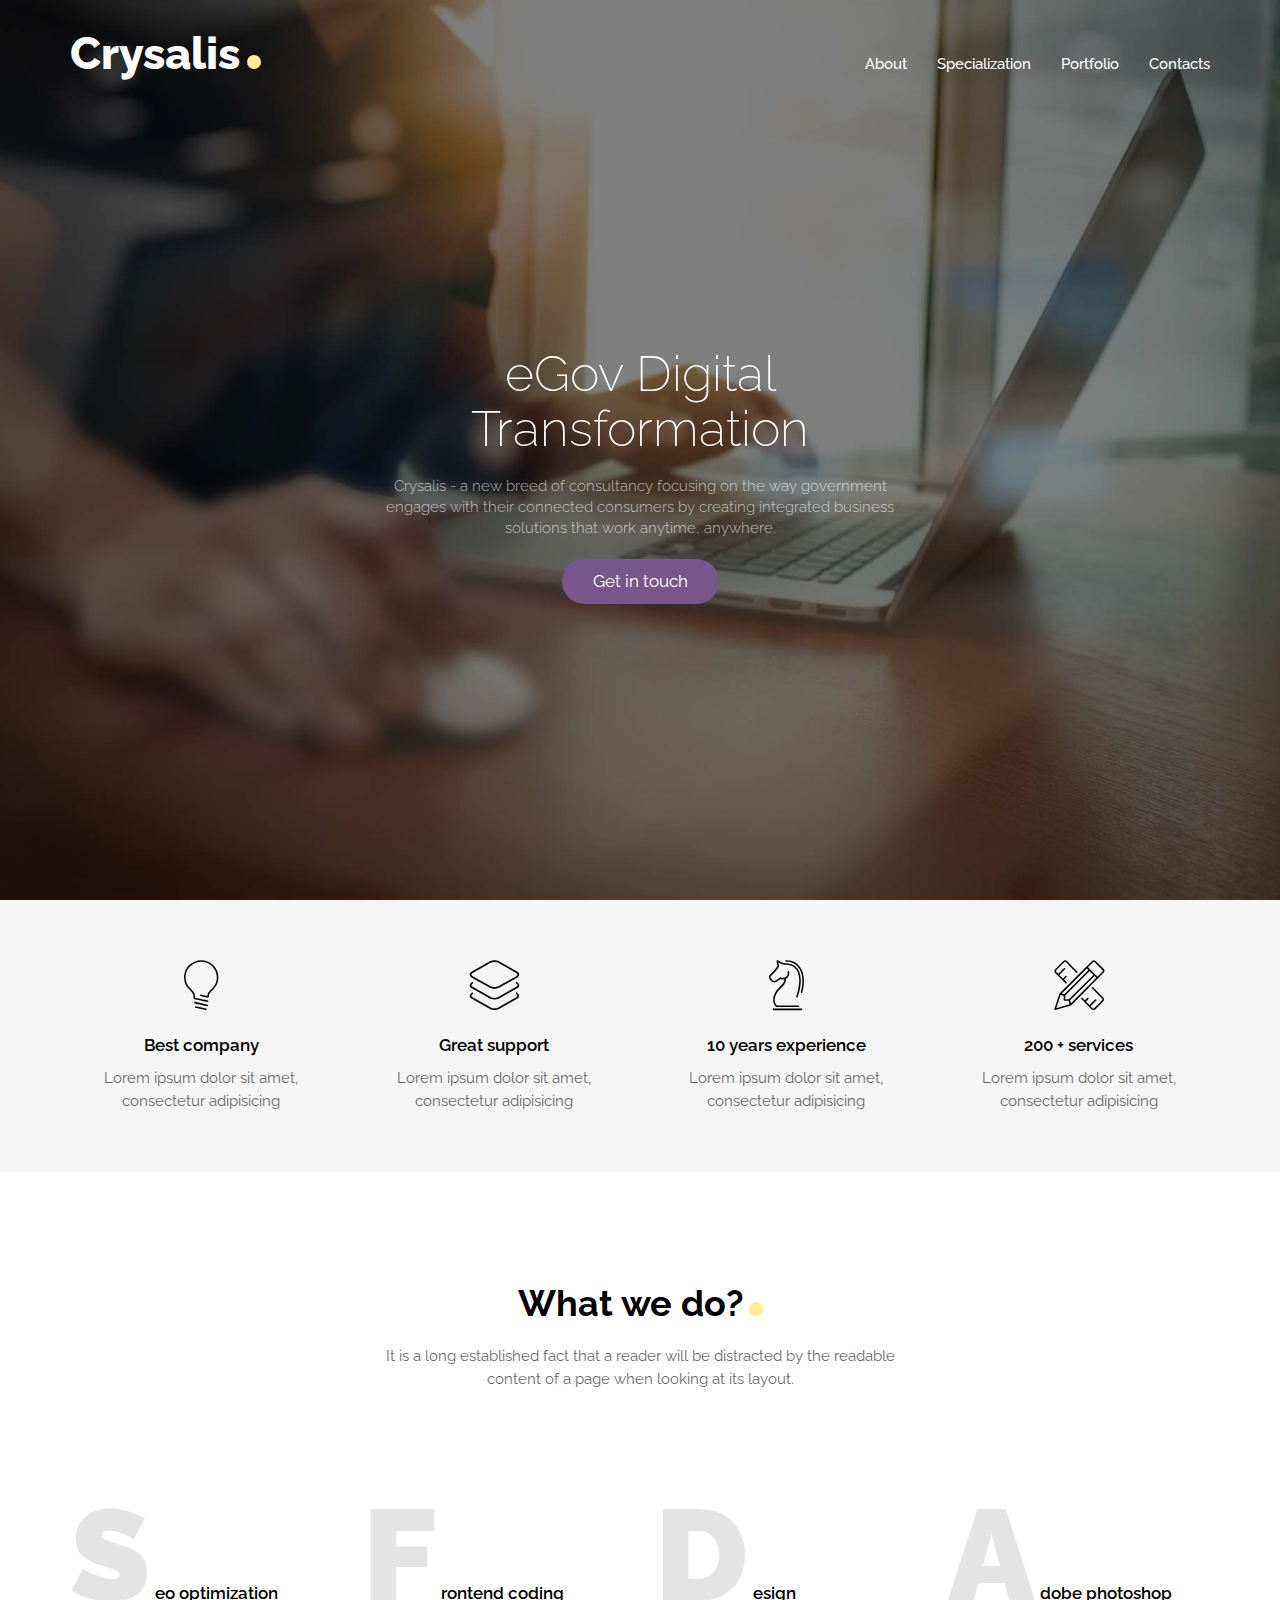
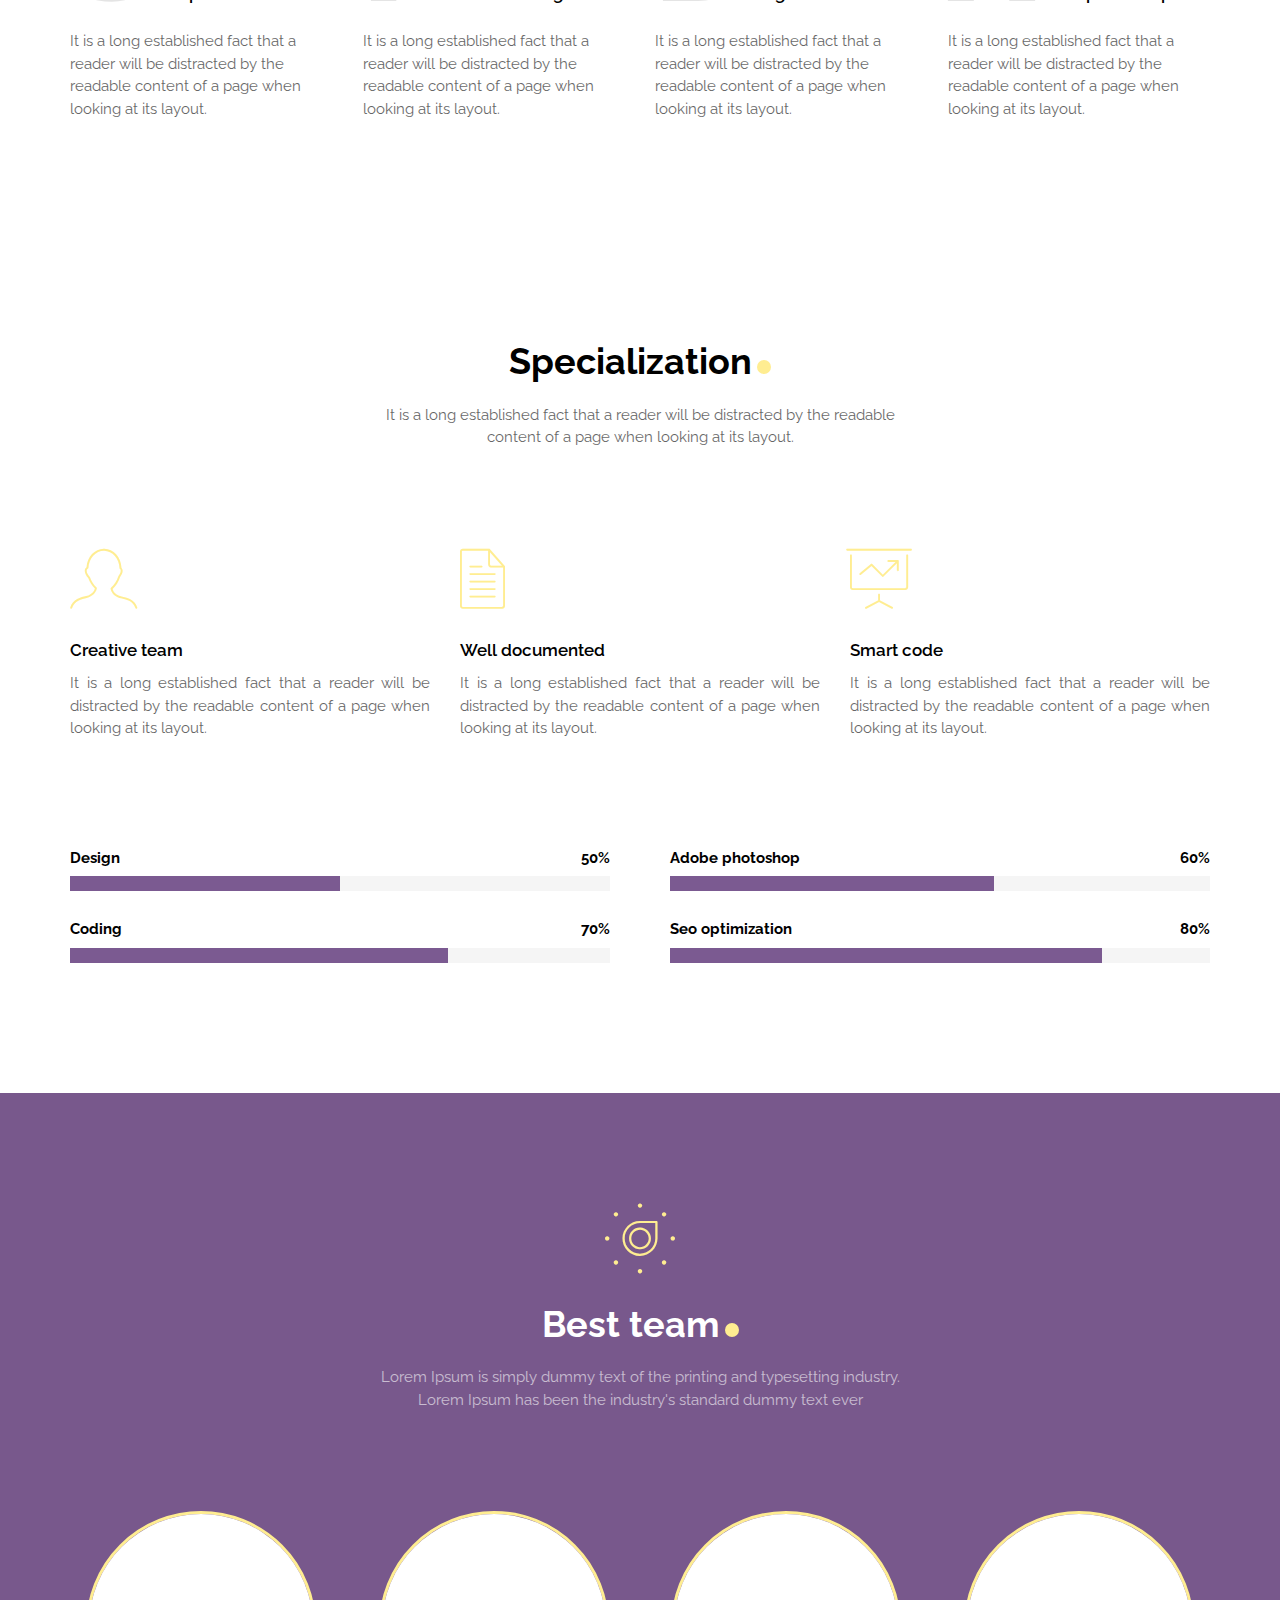
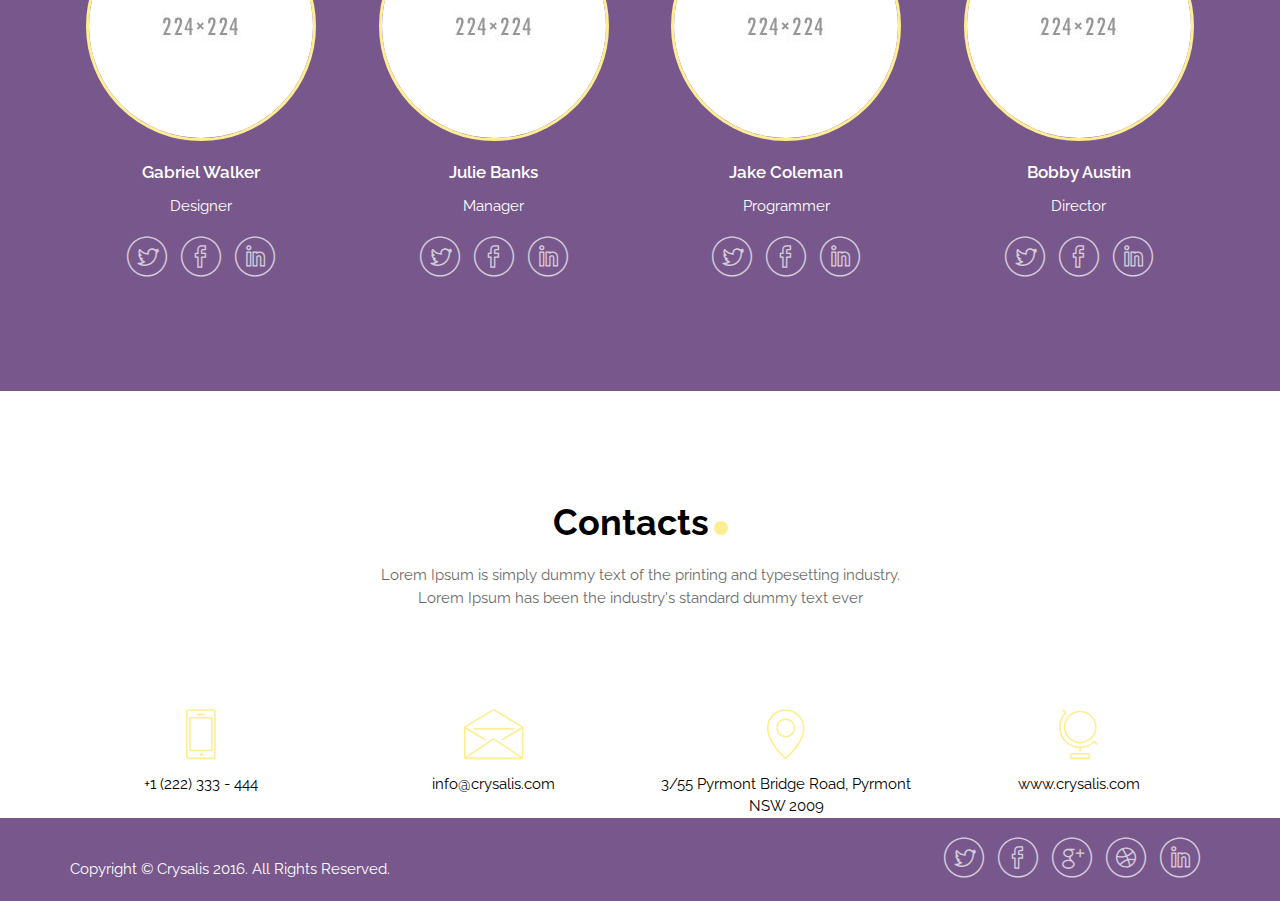
==== index.html @ 71201031 "First Commit" ====
<!DOCTYPE html>
<html lang="en">
  <head>
    <meta charset="utf-8">
	<meta name="viewport" content="width=device-width, initial-scale=1">

	<title>Crysalis - eGov Digital Transformation Consultancy</title>

	<!-- Favicons -->
	<link rel="shortcut icon" href="favicon.png">
    <link rel="apple-touch-icon" href="apple-touch-icon.png">
    <link rel="apple-touch-icon" sizes="72x72" href="apple-touch-icon-72x72.png">
    <link rel="apple-touch-icon" sizes="114x114" href="apple-touch-icon-114x114.png">

    <!-- CSS -->
    <link href='https://fonts.googleapis.com/css?family=Raleway:400,300,500,600,700,800,900,200,100' rel='stylesheet'>
    <link href="css/main.css" rel="stylesheet">
  </head>
<body>

	<!-- Loader -->

	<div id="loader" class="loader">
		<div class="cssload-bell">
			<div class="cssload-circle">
				<div class="cssload-inner"></div>
			</div>
			<div class="cssload-circle">
				<div class="cssload-inner"></div>
			</div>
			<div class="cssload-circle">
				<div class="cssload-inner"></div>
			</div>
			<div class="cssload-circle">
				<div class="cssload-inner"></div>
			</div>
			<div class="cssload-circle">
				<div class="cssload-inner"></div>
			</div>
		</div>
	</div>

	<!-- Header -->

	<header id="header" class="header masked" data-stellar-background-ratio="0.6">
		<nav class="navbar">
		    <div class="container">
			   <div class="navbar-header">
			      <button type="button" class="navbar-toggle collapsed" data-toggle="collapse" data-target="#navbar-collapse" aria-expanded="false">
			        <span class="sr-only">Toggle navigation</span>
			        <span class="icon-bar"></span>
			        <span class="icon-bar"></span>
			        <span class="icon-bar"></span>
			      </button>
			      <a href="#header" class="brand js-scroller">
			      	Crysalis
			      	<span class="circle"></span>
			      </a>
			    </div>
	       		<div class="navbar-collapse collapse" id="navbar-collapse">
		       		<ul class="nav navbar-nav navbar-right">
		       			<li>
		            		<a href="#header" class="js-scroller visible-xs">
		            			Home
		            		</a>
		            	</li>
		       			<li>
		            		<a href="#about" class="js-scroller">
		            			About
		            		</a>
		            	</li>
		            	<li>
		            		<a href="#specialization" class="js-scroller">
		            			Specialization
		            		</a>
		            	</li>
		            	<!--<li>
		            		<a href="#features" class="js-scroller">
		            			Features 
		            		</a>
		            	</li>-->
		            	<li>
		            		<a href="#showcase" class="js-scroller">
		            			Portfolio
		            		</a>
		            	</li>
		            	<!--<li>
		            		<a href="#prices" class="js-scroller">
		            			Prices
		            		</a>
		            	</li>-->
		            	<li>
		            		<a href="#contacts" class="js-scroller">
		            			Contacts
		            		</a>
		            	</li>
		        	</ul>  
	        	</div>   
		  	</div>
		</nav>
	    <div class="masthead rel-1">
			<div class="container">
				<div class="row">
					<div class="col-md-6 col-md-offset-3">
						<h1>
							<strnong>eGov Digital Transformation</strnong>
						</h1>
						<p class="lead text-muted">Crysalis - a new breed of consultancy focusing on the way government engages with their connected consumers by creating integrated business solutions that work anytime, anywhere.</p>
						<p class="lead"><a href="#request" data-toggle="modal" class="btn">Get in touch</a></p>
					</div>
				</div>
			</div>
		</div>
	</header>

    <!-- Content-->

    <main class="content">

    	<!-- About -->

    	<section id="about" class="about bgc-light-gray">
	  		<div class="container">
				<div class="row-baseline row">
					<div class="col-box col-baseline text-center col-sm-6 col-lg-3">
						<div class="media-body">
							<span class="icon icon-lightbulb"></span>
							<h3>Best company</h3>
							<p class="text-muted">Lorem ipsum dolor sit amet, consectetur adipisicing</p>
						</div>
					</div>
					<div class="col-box col-baseline text-center col-sm-6 col-lg-3">
						<div class="media-body">
							<span class="icon icon-layers"></span>
							<h3>Great support</h3>
							<p class="text-muted">Lorem ipsum dolor sit amet, consectetur adipisicing</p>
						</div>
					</div>
					<div class="col-box col-baseline text-center col-sm-6 col-lg-3">
						<div class="media-body">
							<span class="icon icon-strategy"></span>
							<h3>10 years  experience</h3>
							<p class="text-muted">Lorem ipsum dolor sit amet, consectetur adipisicing</p>
						</div>
					</div>
					<div class="col-box col-baseline text-center col-sm-6 col-lg-3">
						<div class="media-body">
							<span class="icon icon-tools"></span>
							<h3>200 +  services</h3>
							<p class="text-muted">Lorem ipsum dolor sit amet, consectetur adipisicing</p>
						</div>
					</div>
				</div>
	  		</div>
		</section>

		<!-- Services -->

    	<section id="services" class="services section">
	  		<div class="container rel-1">
	  			<div class="row">
	  				<header class="text-center col-md-6 col-md-offset-3">
	  					<h2 class="section-title">What we do?</h2>
	  					<p class="text-muted">It is a long established fact that a reader will be distracted by the readable content of a page when looking at its layout.</p>
	  				</header>
				</div>
				<div class="section-content">
					<div class="row-baseline row">
		  			<div class="col-service col-baseline col-sm-6 col-md-3">
		  				<h3 class="letter-lg media-left">S</h3>
	  					<h3 class="service-name media-body">eo optimization</h3>
	  					<p class="text-muted">It is a long established fact that a reader will be distracted by the readable content of a page when looking at its layout.</p>
	  				</div>
	  				<div class="col-service col-baseline col-sm-6 col-md-3">
		  				<h3 class="letter-lg media-left">F</h3>
	  					<h3 class="service-name media-body">rontend coding</h3>
	  					<p class="text-muted">It is a long established fact that a reader will be distracted by the readable content of a page when looking at its layout.</p>
	  				</div>
	  				<div class="col-service col-baseline col-sm-6 col-md-3">
		  				<h3 class="letter-lg media-left">D</h3>
	  					<h3 class="service-name media-body">esign</h3>
	  					<p class="text-muted">It is a long established fact that a reader will be distracted by the readable content of a page when looking at its layout.</p>
	  				</div>
	  				<div class="col-service col-baseline col-sm-6 col-md-3">
		  				<h3 class="letter-lg media-left">A</h3>
	  					<h3 class="service-name media-body">dobe photoshop</h3>
	  					<p class="text-muted">It is a long established fact that a reader will be distracted by the readable content of a page when looking at its layout.</p>
	  				</div>
				</div>
				</div>
	  		</div>
		</section>

		<!-- Video -->

	<!--	<section id="video-section" class="video-section masked text-white section-lg">
	  		<div class="container rel-1">
	  			<div class="row">
	  				<header class="text-center col-md-6 col-md-offset-3">
	  					<a href="http://www.youtube.com/watch?v=ANwf8AE3_d0" class="text-yellow icon-header icon icon-video js-play"></a>
	  					<h2 class="section-title">Watch  our<br> video</h2>
	  					<p class="text-muted">Lorem Ipsum is simply dummy text of the printing and typesetting industry. Lorem Ipsum has been the industry's standard dummy text ever</p>
	  				</header>
				</div>
	  		</div>
		</section>-->

		<!-- Specialization -->

		<section id="specialization" class="specialization section">
	  		<div class="container">
	  			<div class="row">
	  				<header class="text-center col-md-6 col-md-offset-3">
	  					<h2 class="section-title">Specialization</h2>
	  					<p class="text-muted">It is a long established fact that a reader will be distracted by the readable content of a page when looking at its layout.</p>
	  				</header>
				</div>
				<div class="section-content">
		  			<div class="row-baseline row">
						<div class="col-baseline col-md-4">
							<i class="text-yellow icon-header icon icon-profile-male"></i>
		  					<h3>Creative team</h3>
		  					<p class="text-muted text-justify">
		  					It is a long established fact that a reader will be distracted by the readable content of a page when looking at its layout.
		  					</p>
		  				</div>
		  				<div class="col-baseline col-md-4">
		  					<i class="text-yellow icon-header icon icon-document"></i>
		  					<h3>Well documented</h3>
		  					<p class="text-muted text-justify">
		  					It is a long established fact that a reader will be distracted by the readable content of a page when looking at its layout.</p>
		  				</div>  
		  				<div class="col-baseline col-md-4">
		  					<i class="text-yellow icon-header icon icon-presentation"></i>
		  					<h3>Smart code</h3>
		  					<p class="text-muted text-justify">
		  					It is a long established fact that a reader will be distracted by the readable content of a page when looking at its layout.</p>
		  				</div>  
					</div>
				</div>
				<div class="section-content">
					<div class="row-spec row">
		           		<div class="col-spec col-sm-6">
			           		<div class="progress-header clearfix">
			           			<h4><span class="pull-left">Design</span> <span class="pull-right">50%</span></h4>
			          		</div>
			          		<div class="progress">
			            		<div class="progress-bar" role="progressbar" aria-valuenow="50" aria-valuemin="0" aria-valuemax="100" style=" width: 50%;"></div>
			           		</div>
			            </div>
			            <div class="col-spec col-sm-6">
			            	<div class="progress-header clearfix">
			           			<h4><span class="pull-left">Adobe photoshop</span> <span class="pull-right">60%</span></h4>
			            	</div>
			            	<div class="progress">
			            		<div class="progress-bar" role="progressbar" aria-valuenow="60" aria-valuemin="0" aria-valuemax="100" style=" width: 60%;"></div>
			           		</div>
			            </div>
			            <div class="col-spec col-sm-6">
			            	<div class="progress-header clearfix">
			            		<h4><span class="pull-left">Coding</span> <span class="pull-right">70%</span></h4>
			            	</div>
			            	<div class="progress">
			            		<div class="progress-bar" role="progressbar" aria-valuenow="70" aria-valuemin="0" aria-valuemax="100" style=" width: 70%;"></div>
			            	</div>
			            </div>
			            <div class="col-spec col-sm-6">
			            	<div class="progress-header clearfix">
			            		<h4><span class="pull-left">Seo optimization</span> <span class="pull-right">80%</span></h4>
			            	</div>
			            	<div class="progress">
			            		<div class="progress-bar" role="progressbar" aria-valuenow="80" aria-valuemin="0" aria-valuemax="100" style=" width: 80%;"></div>
			            	</div>
			            </div>
			        </div>
				</div>
			</div>
		</section>

		<!-- Team -->

		<section id="team" class="team bgc-primary text-white section">
	  		<div class="container">
  				<div class="row">
	  				<header class="text-center col-md-6 col-md-offset-3">
	  					<span class="text-yellow icon-header icon icon-dial"></span>
	  					<h2 class="section-title">Best team</h2>
	  					<p class="text-muted">Lorem Ipsum is simply dummy text of the printing and typesetting industry. Lorem Ipsum has been the industry's standard dummy text ever</p>
	  				</header>
				</div>
  				<div class="section-content">
  					<div class="row-baseline row">
  						<div class="col-baseline col-sm-6 col-md-3">
  							<figure class="team-profile">
  								<img alt="" class="img-circle img-responsive center-block" src="images/team/1.jpg">
  								<figcaption>
  									<h3>Gabriel Walker</h3>
  									<p>Designer</p>
  									<p class="team-social social">
	  									<a href="#" class="icon icon-twitter"></a>
	  									<a href="#" class="icon icon-facebook"></a>
	  									<a href="#" class="icon icon-linkedin"></a>
  									</p>
  								</figcaption>
  							</figure>
  						</div>
  						<div class="col-baseline col-sm-6 col-md-3">
  							<figure class="team-profile">
  								<img alt="" class="img-circle img-responsive center-block" src="images/team/2.jpg">
  								<figcaption>
  									<h3>Julie Banks</h3>
  									<p>Manager</p>
  									<p class="team-social social">
	  									<a href="#" class="icon icon-twitter"></a>
	  									<a href="#" class="icon icon-facebook"></a>
	  									<a href="#" class="icon icon-linkedin"></a>
  									</p>
  								</figcaption>
  							</figure>  						
  						</div>
  						<div class="col-baseline col-sm-6 col-md-3">
  							<figure class="team-profile">
  								<img alt="" class="img-circle img-responsive center-block" src="images/team/3.jpg">
	  							<figcaption>
  									<h3>Jake Coleman</h3>
  									<p>Programmer</p>
  									<p class="team-social social">
	  									<a href="#" class="icon icon-twitter"></a>
	  									<a href="#" class="icon icon-facebook"></a>
	  									<a href="#" class="icon icon-linkedin"></a>
  									</p>
  								</figcaption>
  							</figure>
  						</div>
  						<div class="col-baseline col-sm-6 col-md-3">
  							<figure class="team-profile">
  								<img alt="" class="img-circle img-responsive center-block" src="images/team/4.jpg">
  								<figcaption>
  									<h3>Bobby Austin</h3>
  									<p>Director</p>
  									<p class="team-social social">
	  									<a href="#" class="icon icon-twitter"></a>
	  									<a href="#" class="icon icon-facebook"></a>
	  									<a href="#" class="icon icon-linkedin"></a>
  									</p>
  								</figcaption>
  							</figure>
  						</div>
  					</div>
  				</div>
	  		</div>
		</section>

		<!-- Features -->

    	<!--<section id="features" class="features section">
	  		<div class="container rel-1">
	  			<div class="row">
		  			<header class="text-center col-md-6 col-md-offset-3">
	  					<h2 class="section-title">All features</h2>
	  					<p class="text-muted">Lorem Ipsum is simply dummy text of the printing and typesetting industry. Lorem Ipsum has been the industry's standard dummy text ever</p>
	  				</header>
				</div>
				<div class="section-content">
					<div class="row-features row">
						<div class="col-feature col-sm-6 col-md-3">
							<span class="icon icon-strategy"></span>
							<div class="media-body">
								<h3>Branded design</h3>
								<p class="text-muted">It is a long established fact that a reader will be distracted</p>
							</div>
						</div>
						<div class="col-feature col-sm-6 col-md-3">
							<span class="icon icon-laptop"></span>
							<div class="media-body">
								<h3>Fully Responsive</h3>
								<p class="text-muted">It is a long established fact that a reader will be distracted</p>
							</div>
						</div>
						<div class="col-feature col-sm-6 col-md-3">
							<span class="icon icon-puzzle"></span>
							<div class="media-body">
								<h3>Easy to customize</h3>
								<p class="text-muted">It is a long established fact that a reader will be distracted</p>
							</div>
						</div>
						<div class="col-feature col-sm-6 col-md-3">
							<span class="icon icon-tools-2"></span>
							<div class="media-body">
								<h3>Clean and smart code</h3>
								<p class="text-muted">It is a long established fact that a reader will be distracted</p>
							</div>
						</div>
						<div class="col-feature col-sm-6 col-md-3">
							<span class="icon icon-envelope"></span>
							<div class="media-body">
								<h3>Working send form</h3>
								<p class="text-muted">It is a long established fact that a reader will be distracted</p>
							</div>
						</div>
						<div class="col-feature col-sm-6  col-md-3">
							<span class="icon icon-mobile"></span>
							<div class="media-body">
								<h3>Bootstrap 3.3.5</h3>
								<p class="text-muted">It is a long established fact that a reader will be distracted</p>
							</div>
						</div>
						<div class="col-feature col-sm-6 col-md-3">
							<span class="icon icon-bike"></span>
							<div class="media-body">
								<h3>Google font</h3>
								<p class="text-muted">It is a long established fact that a reader will be distracted</p>
							</div>
						</div>
						<div class="col-feature col-sm-6 col-md-3">
							<span class="icon icon-pencil"></span>
							<div class="media-body">
								<h3>Elegant font</h3>
								<p class="text-muted">It is a long established fact that a reader will be distracted</p>
							</div>
						</div>
					</div>
				</div>
	  		</div>
		</section>-->

		<!-- Get in touch -->

		<!--<section class="getintouch text-white masked section-lg" data-stellar-background-ratio="0.6">
	  		<div class="container rel-1">
	  			<div class="row">
	  				<header class="text-center col-md-6 col-md-offset-3">
	  					<span class="text-yellow icon-header icon icon-pencil"></span>
	  					<h2 class="section-title">Save 30%. Get start now</h2>
	  					<p class="text-muted">Lorem Ipsum is simply dummy text of the printing and typesetting industry. Lorem Ipsum has been the industry's standard dummy text ever</p>
	  				</header>
	  			</div>
  				<div class="btn-section text-center">
  					<a href="#request" data-toggle="modal" class="btn btn-b-white">Get in touch</a>
  				</div>
	  		</div>
		</section>-->

		<!-- Showcase -->

	<!--	<div id="showcase" class="showcase section">
			<div class="container">
				<div class="row">
					<header class="text-center col-md-6 col-md-offset-3">
	  					<h2 class="section-title">Recent works</h2>
	  					<p class="text-muted">Lorem Ipsum is simply dummy text of the printing and typesetting industry. Lorem Ipsum has been the industry's standard dummy text ever</p>
	  				</header>
  				</div>
	  		</div>
			<ul class="filter list-unstyled">
				<li class="active"><a href="#" data-filter="*">All</a></li>
				<li><a href="#" data-filter=".presentation">Presentation</a></li>
				<li><a href="#" data-filter=".illustration">Illustration</a></li>
				<li><a href="#" data-filter=".icons">Icons</a></li>
				<li><a href="#" data-filter=".photography">Photography</a></li>
			</ul>
			<div class="container-fluid">
				<div class="row-showcase row-baseline row js-isotope">
					<div class="col-showcase col-baseline col-sm-6 col-md-4 presentation js-isotope-item">
						<a href="images/showcase/1.jpg" title="Coffee break">
	  						<figure>
	  							<img alt="" src="images/showcase/1.jpg">
	  							<figcaption>
		  							<div class="wrap">
			  							<header>
				  							<h3>Coffee break</h3>
			  							</header>
		  							</div>
	  							</figcaption>
	  						</figure>
						</a>
						<span class="icon-showcase text-yellow icon icon-paperclip"></span>
					</div>
					<div class="col-showcase col-baseline col-sm-6 col-md-4 presentation js-isotope-item">
						<a href="images/showcase/2.jpg" title="Glasses">
	  						<figure>
	  							<img alt="" src="images/showcase/2.jpg">
	  							<figcaption>
		  							<header>
			  							<h3>Glasses</h3>
		  							</header>
	  							</figcaption>
	  						</figure>
	  						<span class="icon-showcase text-yellow icon icon-paperclip"></span>
						</a>
					</div>
					<div class="col-showcase col-baseline col-sm-6 col-md-4 illustration js-isotope-item">
						<a href="images/showcase/3.jpg" title="Coffee">
	  						<figure>
	  							<img alt="" src="images/showcase/3.jpg">
	  							<figcaption>
		  							<header>
			  							<h3>Coffee</h3>
		  							</header>
	  							</figcaption>
	  						</figure>
	  						<span class="icon-showcase text-yellow icon icon-paperclip"></span>
						</a>
					</div>
					<div class="col-showcase col-baseline col-sm-6 col-md-4 illustration js-isotope-item">
						<a href="images/showcase/4.jpg" title="Strategy">
	  						<figure>
	  							<img alt="" src="images/showcase/4.jpg">
	  							<figcaption>
		  							<header>
			  							<h3>Strategy</h3>
		  							</header>
	  							</figcaption>
	  						</figure>
  							<span class="icon-showcase text-yellow icon icon-paperclip"></span>
						</a>
					</div>
					<div class="col-showcase col-baseline col-sm-6 col-md-4 icons js-isotope-item">
						<a href="images/showcase/5.jpg" title="Fresh">
	  						<figure>
	  							<img alt="" src="images/showcase/5.jpg">
	  							<figcaption>
		  							<header>
			  							<h3>Fresh</h3>
		  							</header>
	  							</figcaption>
	  						</figure>
  							<span class="icon-showcase text-yellow icon icon-paperclip"></span>
						</a>
					</div>
					<div class="col-showcase col-baseline col-sm-6 col-md-4 photography js-isotope-item">
						<a href="images/showcase/6.jpg" title="This is it">
	  						<figure>
	  							<img alt="" src="images/showcase/6.jpg">
	  							<figcaption>
		  							<header>
			  							<h3>This is it</h3>
		  							</header>
	  							</figcaption>
	  						</figure>
	  						<span class="icon-showcase text-yellow icon icon-paperclip"></span>
						</a>
					</div>
				</div>
			</div>
		</div>-->

		<!-- Prices -->

<!--<!--		<section id="prices" class="prices text-center bgc-light-gray section">
	  		<div class="container">
  				<div class="row">
	  				<header class="text-center col-md-6 col-md-offset-3">
	  					<h2 class="section-title">Flexible Plans</h2>
	  					<p class="text-muted">Lorem Ipsum is simply dummy text of the printing and typesetting industry. Lorem Ipsum has been the industry's standard dummy text ever</p>
	  				</header>
	  			</div>
		  		<div class="section-content">
		  			<div class="row-price row">
			            <div class="col-price col-sm-6 col-md-3">
			            	<div class="price-box">
			              		<div class="price-body">
			              			<h4 class="price-title">Basic</h4>
		                    		<header class="price-header price-inner">
				                    	<div class="price">
				                      		<strong class="price-currency">$</strong>
				                      		<strong class="price-amount">120</strong><span class="price-delimiter">/</span><strong class="price-period">mo</strong>
				                    	</div>
				                    	<p class="text-muted">Lorem Ipsum is simply dummy text of the printing</p>
		                    		</header>
				                	<div class="price-inner">
				                    	<div class="price-features">
					                    	<ul class="text-muted">
					                      		<li>Enhanced Security</li>
					                      		<li>No Time Tracking</li>
					                      		<li>Enhanced Security</li>
					                    	</ul>
				                   		 </div>
				                    	<a href="#request" data-toggle="modal" class="btn btn-light-gray"><span>Select plan</span></a>
				               		</div>
			             		</div>
			            	</div>
			       		</div>
			          	<div class="col-price col-sm-6 col-md-3">
			            	<div class="price-box">
			              		<div class="price-body">
			              			<h4 class="price-title">Standard</h4>
		                    		<header class="price-header price-inner">
				                    	<div class="price">
				                      		<strong class="price-currency">$</strong>
				                      		<strong class="price-amount">240</strong><span class="price-delimiter">/</span><strong class="price-period">mo</strong>
				                    	</div>
				                    	<p class="text-muted">Lorem Ipsum is simply dummy text of the printing</p>
		                    		</header>
				                	<div class="price-inner">
				                    	<div class="price-features">
					                    	<ul class="text-muted">
					                      		<li>Enhanced Security</li>
					                      		<li>No Time Tracking</li>
					                      		<li>Enhanced Security</li>
					                    	</ul>
				                   		 </div>
				                    	<a href="#request" data-toggle="modal" class="btn btn-light-gray"><span>Select plan</span></a>
				               		</div>
			             		</div>
			            	</div>
			       		</div>
			          	<div class="leading col-price col-sm-6 col-md-3">
			            	<div class="price-box">
			              		<div class="price-body">
			              			<h4 class="price-title">Advanced</h4>
		                    		<header class="price-header price-inner">
				                    	<div class="price">
				                      		<strong class="price-currency">$</strong>
				                      		<strong class="price-amount">400</strong><span class="price-delimiter">/</span><strong class="price-period">mo</strong>
				                    	</div>
				                    	<p class="text-muted">Lorem Ipsum is simply dummy text of the printing</p>
		                    		</header>
				                	<div class="price-inner">
				                    	<div class="price-features">
					                    	<ul class="text-muted">
					                      		<li>Enhanced Security</li>
					                      		<li>No Time Tracking</li>
					                      		<li>Enhanced Security</li>
					                    	</ul>
				                   		 </div>
				                    	<a href="#request" data-toggle="modal" class="btn"><span>Select plan</span></a>
				               		</div>
			             		</div>
			            	</div>
			       		</div>
			          	<div class="col-price col-sm-6 col-md-3">
			            	<div class="price-box">
			              		<div class="price-body">
			              			<h4 class="price-title">Professional</h4>
		                    		<header class="price-header price-inner">
				                    	<div class="price">
				                      		<strong class="price-currency">$</strong>
				                      		<strong class="price-amount">600</strong><span class="price-delimiter">/</span><strong class="price-period">mo</strong>
				                    	</div>
				                    	<p class="text-muted">Lorem Ipsum is simply dummy text of the printing</p>
		                    		</header>
				                	<div class="price-inner">
				                    	<div class="price-features">
					                    	<ul class="text-muted">
					                      		<li>Enhanced Security</li>
					                      		<li>No Time Tracking</li>
					                      		<li>Enhanced Security</li>
					                    	</ul>
				                   		 </div>
				                    	<a href="#request" data-toggle="modal" class="btn btn-light-gray"><span>Select plan</span></a>
				               		</div>
			             		</div>
			            	</div>
			       		</div>
			        </div>
		  		</div>
	  		</div>
		</section>-->

		<!-- Reviews -->

		<!--<section id="reviews" class="reviews text-center text-white masked section" data-stellar-background-ratio="0.4">
	  		<div class="container rel-1">
	  			<div class="row">
	  				<header class="text-center col-md-6 col-md-offset-3">
	  					<span class="icon-header icon text-yellow icon-chat"></span>
		  				<h2 class="section-title">Testimonilas</h2>
	  				</header>
  				</div>
				<div class="review-carousel carousel">
					<div class="review carousel-item">
						<div class="col-md-8 col-md-offset-2">
							<h3 class="review-author">
								Julie Banks,
								<span class="text-yellow">Company name</span>
							</h3>
  							<p class="text-muted">Lorem ipsum dolor sit amet, consectetur adipiscing elit, sed do eiusmod tempor 		   incididunt ut labore et dolore magna aliqua.</p>
						</div>
					</div>
					<div class="review carousel-item">
						<div class="col-md-8 col-md-offset-2">
							<h3 class="review-author">
								Julie Banks,
								<span class="text-yellow">Company name</span>
							</h3>
  							<p>Lorem ipsum dolor sit amet, consectetur adipiscing elit, sed do eiusmod tempor 		   incididunt ut labore et dolore magna aliqua.</p>
						</div>
					</div>
					<div class="review carousel-item">
						<div class="col-md-8 col-md-offset-2">
							<h3 class="review-author">
								Julie Banks,
								<span class="text-yellow">Company name</span>
							</h3>
  							<p>Lorem ipsum dolor sit amet, consectetur adipiscing elit, sed do eiusmod tempor 		   incididunt ut labore et dolore magna aliqua.</p>
						</div>
					</div>
				</div>
	  		</div>
		</section>-->

		<!-- Contacts -->

		<section id="contacts" class="contacts section">
	  		<div class="container">
  				<div class="row">
	  				<header class="text-center col-md-6 col-md-offset-3">
	  					<h2 class="section-title">Contacts</h2>
	  					<p class="text-muted">Lorem Ipsum is simply dummy text of the printing and typesetting industry. Lorem Ipsum has been the industry's standard dummy text ever</p>
	  				</header>
  				</div>
  				<div class="section-content text-center">
					<div class="row-baseline row">
						<div class="col-baseline conctact-col col-sm-6 col-md-3">
							<span class="icon text-yellow icon-phone"></span>
							<p>+1 (222) 333 - 444</p>
						</div>
						<div class="col-baseline conctact-col col-sm-6 col-md-3">
							<span class="icon text-yellow icon-envelope"></span>
							<p>info@crysalis.com</p>
						</div>
						<div class="visible-sm clearfix"></div>
						<div class="col-baseline conctact-col col-sm-6 col-md-3">
							<span class="icon text-yellow icon-map-pin"></span>
							<p>3/55 Pyrmont Bridge Road, Pyrmont NSW 2009</p>
						</div>
						<div class="col-baseline conctact-col col-sm-6 col-md-3">
							<span class="icon text-yellow icon-globe"></span>
							<p>www.crysalis.com</p>
						</div>
					</div>
				</div>
	  		</div>
	  		<!--<div class="gmap js-gmap"></div>-->
		</section>

		<!-- Footer -->

		<footer class="footer bgc-primary">
			<div class="container">
				<div class="row">
					<div class="copyright col-sm-12 col-md-6">
						Copyright © Crysalis 2016. All Rights Reserved.
					</div>
					<div class="social col-sm-12 col-md-6">
						<a href="#" class="icon icon-twitter"></a>
						<a href="#" class="icon icon-facebook"></a>
						<a href="#" class="icon icon-googleplus"></a>
						<a href="#" class="icon icon-dribbble"></a>
						<a href="#" class="icon icon-linkedin"></a>
					</div>
				</div>
			</div>
		</footer>
	</main>

	<!-- Modals -->

	<div id="request" class="modal fade" role="dialog">
      <div class="modal-dialog">
          <div class="modal-content bgc-light-gray">
            <div class="modal-header">
              <span class="close" data-dismiss="modal" aria-label="Close"><span aria-hidden="true">&times;</span></span>
              <h2 class="modal-title">Get in touch</h2>
            </div>
            <div class="modal-body">
                <form class="form-request js-ajax-form">
                  <div class="row-fields row">
                    <div class="form-group col-sm-6">
                        <input type="text" class="form-control" name="name" required placeholder="Name">
                    </div>
                     <div class="form-group col-sm-6">
                        <input type="email" class="form-control" name="email" required placeholder="Email">
                      </div>
                    <div class="form-group col-sm-12">
                        <textarea class="form-control" rows="3" name="message" placeholder="Message"></textarea>
                    </div>
                    <div class="col-sm-12">
                        <button type="submit" class="btn">Get in touch</button>
                    </div>
                  </div>
                </form>
            </div>
          </div>
      </div>
    </div>

    <!-- Modal success -->

	<div id="success" class="modal modal-message fade" role="dialog">
	  <div class="modal-dialog">
	    <div class="modal-content">
	      <div class="modal-header">
	        <span class="close" data-dismiss="modal" aria-label="Close"><span aria-hidden="true">&times;</span></span>
	        <h2 class="modal-title">Thank you</h2>
	        Your message is successfully sent...
	      </div>
	    </div>
	  </div>
	</div>

	<!-- Modal error -->

	<div id="error" class="modal modal-message fade" role="dialog">
	  <div class="modal-dialog">
	      <div class="modal-content">
	        <div class="modal-header">
	          <span class="close" data-dismiss="modal" aria-label="Close"><span aria-hidden="true">&times;</span></span>
	          <h2 class="modal-title">Sorry</h2>
	          Something went wrong
	        </div>
	      </div>
	  </div>
	</div>

	<!-- Scripts -->

	<script src="js/jquery.min.js"></script>
	<!--<script src="http://maps.google.com/maps/api/js?sensor=true"></script>
	<script src="js/gmaps.js"></script>-->
	<script src="js/bootstrap.min.js"></script>
	<script src="js/smoothscroll.js"></script>
	<script src="js/jquery.stellar.min.js"></script>
	<script src="js/isotope.pkgd.min.js"></script>
	<script src="js/imagesloaded.pkgd.js"></script>
	<script src="js/owl.carousel.min.js"></script>
	<script src="js/jquery.validate.min.js"></script>
	<script src="js/jquery.magnific-popup.min.js"></script>
	<script src="js/main.js"></script> 
</body>
</html>
---- css/main.css ----
/* ------------------------------------------------------------------------------

  Template Name: Bobby
  Description: Bobby - Creative Service Landing Page
  Author: Murren
  Version: 1.0
  
  1.  Global

        1.1 General
        1.2 Typography
        1.3 Iconography
        1.4 Buttons
        1.5 Forms
        1.6 Loader
        1.7 Content helpers
        1.8 Background colors
        1.9 Colors

  2.  Header 

        2.1 Navbar
        2.2 Navbar affix
        2.3 Brand
        2.4 Navigation
        2.5 Masthead 

  3.  About
  4.  Services
  5.  Video section
  6   Specialization
  7.  Team
  8.  Features
  9.  Get in touch
  10. Showcase

      10.1 Magnific popup 

  11. Prices
  12. Reviews

      12.1 Owl carousel 

  13. Contacts
  14. Footer
  15. Modals
  16. Responsive styles


    
/*-------------------------------------------------------------------------------
  1. Global
-------------------------------------------------------------------------------*/



/* 1.1 General */



@import url('bootstrap.min.css');
@import url('font-awesome.min.css');
@import url('et-line-fonts.css');
@import url('owl.carousel.css');
@import url('magnific-popup.css');


body{
  -webkit-font-smoothing: antialiased;
  font-family: 'Raleway', sans-serif;
  font-weight: 400;
  font-size: 15px;
  line-height: 1.5;
  color:#000;
  height: 100%;
  overflow: hidden;
  padding-right: 0!important;
}

.loaded{
  overflow: visible;
}

::-webkit-scrollbar{
  width: 8px;
  height: 8px;
}

::-webkit-scrollbar-thumb {
  cursor: pointer;
  background: #FFED91;
}



/* 1.2 Typography */



h1,
.h1{
  font-weight: 200;
  font-size: 40px;
  line-height: 1.1;
  margin:0;
}

h2,
.h2{
  position: relative;
  font-size: 36px;
  font-weight: 700;
  line-height: 1.2;
  margin:0 0 20px 0;
}

.section-title:after{
  content: '';
  display: inline-block;
  width: 14px;
  height: 14px;
  margin-left: 5px;
  background-color: #FFED91;
  border-radius: 50%;

}

h3,
.h3{
  font-size: 17px;
  font-weight: 600;
  line-height: 1.4;
}

h4,
.h4{
  font-size: inherit;
  font-weight: 700;
  margin:10px 0;
}

strong{
  font-weight: 700;
}

p{
  margin:10px 0 0;
}

ul{
  list-style: none;
  padding-left: 0;
}
    
a{
  color:inherit;
  text-decoration: underline;
}

a:hover,
a:focus{
  color:#FFED91;
  text-decoration:none;
  outline: none;
}

a:focus{
  outline: none;
}



/* 1.3 Iconography */



.icon{
  display: inline-block;
  font-size: 50px;
  text-decoration: none;
  -webkit-transition: .3s ease;
       -o-transition: .3s ease;
          transition: .3s ease;
}



/* 1.4 Buttons */



.btn{
  padding:10px 30px;
  border-radius: 30px;
  border:1px solid transparent;
  background-color: #78588C;
  font-size: 17px;
  line-height: 1.4;
  font-weight: normal;
  color:#fff;
  text-decoration: none;
  -webkit-transition: all .2s ease-out;
       -o-transition: all .2s ease-out;
          transition: all .2s ease-out;
}

.btn:focus,
.btn:active:focus,
.btn.active:focus,
.btn.focus,
.btn:active.focus,
.btn.active.focus {
  outline:none;
}

.btn:hover,
.btn:focus,
.btn.focus {
  color:#fff;
  background-color: #8E6BA5;
}

.btn:active{
  -webkit-transform: scale(0.8);
      -ms-transform: scale(0.8);
       -o-transform: scale(0.8);
          transform: scale(0.8);
}

.btn:active,
.btn.active {
  background-image: none;
  outline: 0;
  -webkit-box-shadow: none;
          box-shadow: none;
}

.btn-yellow{
  background-color: #FFED91;
  color:#000;
}

.btn-light-gray{
  background-color: #EBEBEB;
  color:#000;
}

.btn-light-gray:hover,
.btn-light-gray:focus{
  background-color: #FFED91;
  color:#000;
}

.btn-b-white{
  border:1px solid rgba(255,255,255,0.6);
  background-color: transparent;
}

.btn-b-white:hover,
.btn-b-white:focus{
  border-color: transparent;
}



/* 1.5 Forms */



.form-control {
  height: 44px;
  padding: 6px 18px;
  border: 1px solid #e6e6e6;
  -webkit-box-shadow: none;
  box-shadow: none;
  -webkit-appearance: none;
}

.form-control:focus {
  border-color: #7B5A91;
  outline: 0;
  -webkit-box-shadow: inset 0 1px 1px rgba(0,0,0,.075), 0 0 8px rgba(123, 90, 145, .6);
          box-shadow: inset 0 1px 1px rgba(0,0,0,.075), 0 0 8px rgba(123, 90, 145, .6);
}

textarea.form-control{
  resize:none;
  height: 120px;
  padding-top: 11px;
}

.row-fields{
  margin:0 -8px;
}

.row-fields .form-group{
  padding-left: 8px;
  padding-right: 8px;
}

label.error{
  margin-top: 3px;
  font-size: 13px;
  font-weight: normal;
  color:#CC506F;
}



/* 1.6 Loader */



.loader{
  position: fixed;
  left:0;
  top:0;
  width: 100%;
  height: 100%;
  background-color:rgba(123, 90, 145, 0.97);
  z-index: 100;
  text-align: center;
}

.cssload-bell {
  position: absolute;
  left:50%;
  top:50%;
  margin:-109px 0 0 -107px;
  width: 214px;
  height: 218px;
  border-radius: 100%;
}

.cssload-circle {
  width: 100%;
  height: 100%;
  position: absolute;
}

.cssload-circle .cssload-inner {
  width: 100%;
  height: 100%;
  border-radius: 100%;
  border: 11px solid rgba(255,237,145,0.7);
  border-right: none;
  border-top: none;
  background-clip: padding;
  box-shadow: inset 0px 0px 21px rgba(255,237,145,0.15);
}

.cssload-circle:nth-of-type(0) {
  transform: rotate(0deg);
    -o-transform: rotate(0deg);
    -ms-transform: rotate(0deg);
    -webkit-transform: rotate(0deg);
    -moz-transform: rotate(0deg);
}

.cssload-circle:nth-of-type(0) .cssload-inner {
  animation: cssload-spin 2.3s infinite linear;
    -o-animation: cssload-spin 2.3s infinite linear;
    -ms-animation: cssload-spin 2.3s infinite linear;
    -webkit-animation: cssload-spin 2.3s infinite linear;
    -moz-animation: cssload-spin 2.3s infinite linear;
}

.cssload-circle:nth-of-type(1) {
  transform: rotate(70deg);
    -o-transform: rotate(70deg);
    -ms-transform: rotate(70deg);
    -webkit-transform: rotate(70deg);
    -moz-transform: rotate(70deg);
}

.cssload-circle:nth-of-type(1) .cssload-inner {
  animation: cssload-spin 2.3s infinite linear;
    -o-animation: cssload-spin 2.3s infinite linear;
    -ms-animation: cssload-spin 2.3s infinite linear;
    -webkit-animation: cssload-spin 2.3s infinite linear;
    -moz-animation: cssload-spin 2.3s infinite linear;
}

.cssload-circle:nth-of-type(2) {
  transform: rotate(140deg);
    -o-transform: rotate(140deg);
    -ms-transform: rotate(140deg);
    -webkit-transform: rotate(140deg);
    -moz-transform: rotate(140deg);
}

.cssload-circle:nth-of-type(2) .cssload-inner {
  animation: cssload-spin 2.3s infinite linear;
    -o-animation: cssload-spin 2.3s infinite linear;
    -ms-animation: cssload-spin 2.3s infinite linear;
    -webkit-animation: cssload-spin 2.3s infinite linear;
    -moz-animation: cssload-spin 2.3s infinite linear;
}

.cssload-bell {
  animation: cssload-spin 5.75s infinite linear;
    -o-animation: cssload-spin 5.75s infinite linear;
    -ms-animation: cssload-spin 5.75s infinite linear;
    -webkit-animation: cssload-spin 5.75s infinite linear;
    -moz-animation: cssload-spin 5.75s infinite linear;
}

@keyframes cssload-spin {
  from {
    transform: rotate(0deg);
  }
  to {
    transform: rotate(360deg);
  }
}

@-o-keyframes cssload-spin {
  from {
    -o-transform: rotate(0deg);
  }
  to {
    -o-transform: rotate(360deg);
  }
}

@-ms-keyframes cssload-spin {
  from {
    -ms-transform: rotate(0deg);
  }
  to {
    -ms-transform: rotate(360deg);
  }
}

@-webkit-keyframes cssload-spin {
  from {
    -webkit-transform: rotate(0deg);
  }
  to {
    -webkit-transform: rotate(360deg);
  }
}

@-moz-keyframes cssload-spin {
  from {
    -moz-transform: rotate(0deg);
  }
  to {
    -moz-transform: rotate(360deg);
  }
}



/* 1.7 Content helpers */


.content{
  position: relative;
  background-color: #fff;
}

.rel-1{
  position: relative;
  z-index: 1;
}

.masked{
  position: relative;
}

.masked:after{
  content:'';
  position: absolute;
  left:0;
  top:0;
  width: 100%;
  height: 100%;
  background-color:rgba(0,0,0,0.5);
}

.section{
  padding-top: 60px;
  padding-bottom: 60px;
}

.section-content{
  margin-top: 50px;
}

.section-lg{
  padding: 120px 0;
}

@media (min-width: 768px){
  .section{
    padding-top: 110px;
    padding-bottom: 110px;
  }

  .section-content{
    margin-top: 100px;
  }

  .section-lg{
    padding: 200px 0;
  }
}

.icon-header{
  display: block;
  margin-bottom: 30px;
  font-size:60px;
}

.icon-header.icon-dial{
  font-size: 70px;
}

.btn-section{
  margin-top: 40px;
}

.row-baseline{
  margin-top: -30px;
}

.col-baseline{
  margin-top: 30px;
}



/* 1.8 Background colors */



.bgc-white{
  background-color: #fff;
}

.bgc-primary{
  background-color: #78588C;
}

.bgc-light-gray{
  background-color: #f5f5f5;
}

.bgc-yellow{
  background-color:#FFED91;
}



/* 1.9 Colors */



.text-white{
  color:#fff;
}

.text-muted{
  opacity: 0.6;
  color:inherit;
}

.text-primary{
  color:#866F9C;
}

.text-yellow{
  color:#FFED91;
}



/*-------------------------------------------------------------------------------
  2. Header
-------------------------------------------------------------------------------*/



.header{
  color:#fff;
  background:url(../images/bg/header.jpg) center top no-repeat;
  background-size:cover;
}

.video{
  position: fixed;
  top: 0;
  left: 50%;
  bottom: 0;
  min-width: 100%;
  min-height: 100%;
  -webkit-transform: translate(-50%, 0);
  -ms-transform: translate(-50%, 0);
  -o-transform: translate(-50%, 0);
  transform: translate(-50%, 0);;
}


.video,
.video-background{
  background: url(../video/poster.jpg) center top no-repeat;
  background-size: cover;
}


/* 2.1 Navbar */

        

.navbar{
  position:absolute;
  top:0;
  left:0;
  z-index: 10;
  width: 100%;
  padding-top:10px;
  border-radius: 0;
  font-size: 15px;
  color:#fff;
  background-color: transparent;
  -webkit-transition:all 0.2s ease-in-out;
      -o-transition: all 0.2s ease-in-out;
         transition: all 0.2s ease-in-out;
}

.container>.navbar-header, 
.container-fluid>.navbar-header, 
.container>.navbar-collapse, 
.container-fluid>.navbar-collapse{
  margin-left: 0;
}

.navbar-collapse{
  border:none;
  -webkit-box-shadow:none;
         box-shadow: none;
         max-height: 320px;
}

.navbar-toggle{
  margin-top: 0;
  margin-bottom: 10px;
  border:1px solid #fff;
}



/* 2.2 Navbar affix */

        
.navbar.affix{
  position: fixed;
  background-color:#78588C;
  box-shadow: 0 0 20px rgba(0,0,0,0.2);
}

.navbar.affix .brand{
  font-size: 33px;
}


/* 2.3 Brand */



.brand{
  font-size: 33px;
  font-weight: 800;
  line-height: 1;
  text-decoration: none;
  -webkit-transition:all 0.2s linear;
      -o-transition: all 0.2s linear;
         transition: all 0.2s linear;
}

.brand .circle{
  content:'';
  display: inline-block;
  width: 14px;
  height: 14px;
  background-color: #FFED91;
  margin-left: -3px;
  border-radius: 50%;
}    

.brand:hover .circle{
  background-color: #fff;
}    

.brand:focus{
  color:#fff;
}

.brand:hover{
  color:#FFED91;
}



/* 2.4 Navigation */



.navbar-nav{
  margin-top: 23px;
  font-weight:500;
}

.navbar-nav > li > a{
  position: relative;
  padding-top: 13px;
  padding-bottom: 13px;
  text-decoration: none;
  -webkit-transition: all 0.2s ease-in-out;
       -o-transition: all 0.2s ease-in-out;
          transition: all 0.2s ease-in-out;
}

.navbar-nav > li > a:hover, 
.navbar-nav > li > a:focus,
.navbar-nav > .active > a{
  color: #333;
  background-color: #FFED91;
}

.navbar-toggle .icon-bar{
  background-color: #fff;
}



/* 2.5 Masthead */



.masthead{
  display: table-cell;
  vertical-align: middle;
  width: 1%;
  padding:170px 0 120px;
  height: 100vh;
  text-align: center;
}

.lead{
  font-size: inherit;
  margin:20px 0 0;
}

.lead-text{
  margin-top: 20px;
}

.lead-direct{
  margin-top:40px;
}



/*-------------------------------------------------------------------------------
  3. About
-------------------------------------------------------------------------------*/


.about{
  padding: 60px 0;
}

.col-box{
  font-size: 15px;
  padding:0 30px;
}

.col-box:first-child{
  border-left:0;
}



/*-------------------------------------------------------------------------------
  4. Services
-------------------------------------------------------------------------------*/



.service-content{
  margin-top: 50px;
}

.letter-lg{
  opacity: 0.1;
  font-size: 130px;
  line-height: 1;
  text-transform: uppercase;
  letter-spacing: -5px;
  font-weight: 900;
}

.col-service .media-body{
  vertical-align: bottom;
  padding-bottom: 15px;
}



/*-------------------------------------------------------------------------------
  5. Video section
-------------------------------------------------------------------------------*/



.video-section{
  background: url(../images/bg/video-section.jpg)  center no-repeat;
  background-size:cover;
}



/*-------------------------------------------------------------------------------
  6. Specialization
-------------------------------------------------------------------------------*/



.specialization{
  overflow: hidden;
}

.progress-header{
  margin-bottom: 10px;
}

.progress{
  height: 15px;
  -webkit-box-shadow:none;
  box-shadow: none;
  border-radius:0;
}

.progress-bar{
  background-color:#7B5A91;
  -webkit-box-shadow:none;
  box-shadow: none;
}



/*-------------------------------------------------------------------------------
  7. Team
-------------------------------------------------------------------------------*/



.team-profile{
  text-align: center;
}

.team-profile img{
  margin-bottom: 20px;
  border:3px solid #FFED91;
}

.social{
  margin-left: -10px;
}

.social .icon{
  font-size: 40px;
  margin-left: 10px;
  opacity: 0.7;
}

.team-social{
  margin-top: 20px;
}



/*-------------------------------------------------------------------------------
  8. Features
-------------------------------------------------------------------------------*/



.row-features{
  margin-top: -100px;
}

.col-feature{
  padding-top: 100px;
  text-align: center;
}



/*-------------------------------------------------------------------------------
  9. Get in touch
-------------------------------------------------------------------------------*/



.getintouch{
  background: url(../images/bg/getintouch.jpg) center top no-repeat;
  background-size: cover;
}



/*-------------------------------------------------------------------------------
  10. Showcase
-------------------------------------------------------------------------------*/



.showcase{
  overflow: hidden;
  padding-bottom: 0;
}

.filter{
  text-align: center;
  color:#333;
  margin:60px 0 60px;
}

.filter li{
  position: relative;
  display: inline-block;
  margin:10px 20px 0;
}

.filter li a{
  text-decoration: none;
}

.filter .active{
  color:#FFED91;
}

.filter .active:before{
  content: '';
  position: absolute;
  bottom: 7px;
  left: -12px;
  width: 5px;
  height: 5px;
  border-radius: 50%;
  background:#FFED91;
}

.row-showcase{
  margin-left:-30px;
  margin-right: -30px;
}

.col-showcase{
  color:#fff;
}

.col-showcase a:hover,
.col-showcase a:focus{
  color: inherit;
}

.col-showcase figure{
  position: relative;
  overflow: hidden;
}

.col-showcase figure img{
  width: 100%;
}

.col-showcase figcaption{
  position: absolute;
  top: 0;
  left:0;
  width: 100%;
  height: 100%;
  padding: 20px;
  background:rgba(0, 0, 0, 0.3);
  text-align: center;
  -webkit-transition: .3s ease;
       -o-transition: .3s ease;
          transition: .3s ease;
}

.col-showcase header{
  position: absolute;
  left:20px;
  right: 20px;
  top: 50%;
  -webkit-transform: translateY(-50%);
  -ms-transform: translateY(-50%);
  -o-transform: translateY(-50%);
  transform: translateY(-50%);
}

.col-showcase h3{
  position: relative;
  display: inline-block;
  margin:0;
  font-size: 30px;
  line-height: 1;
}

.col-showcase h3:after{
  content: '';
  position: absolute;
  bottom: 8px;
  left: -18px;
  width: 10px;
  height: 10px;
  border-radius: 50%;
  background: #FFED91;
}

.col-showcase .icon-showcase{
  position: absolute;
  top:-20px;
  left:50%;
  -webkit-transform: translateX(-50%);
  -ms-transform: translateX(-50%);
  -o-transform: translateX(-50%);
  transform: translateX(-50%);
}

.col-showcase:hover figcaption{
  background:rgba(123, 90, 145, 0.9);
}

.col-showcase:hover .icon-showcase{
  -webkit-transform: translateX(-50%) rotate(-180deg);
     -moz-transform: translateX(-50%) rotate(-180deg);
          transform: translateX(-50%) rotate(-180deg);
}


/* 10.1 Magnific popup */



.mfp-figure{
  box-shadow: none;
}

.mfp-image-holder .mfp-close, 
.mfp-iframe-holder .mfp-close{
  padding: 0;
  margin-top: -10px;
  font-family: inherit;
  font-size: 40px;
  font-weight: 300;
  line-height: 0;
  color:#FFED91;
}

img.mfp-img{
  min-height: 220px;
}

.mfp-bottom-bar{
  margin-top: -30px;
}

.mfp-title{
  font-size: 20px;
  color:#FFED91;
}

.mfp-bg{
  background-color: #000;
}

.mfp-arrow-left:after, .mfp-arrow-left .mfp-a{
  border-right-color:#FFED91;
}

.mfp-arrow-right:after, .mfp-arrow-right .mfp-a{
  border-left-color:#FFED91;
}

.mfp-with-zoom .mfp-container,
.mfp-with-zoom.mfp-bg {
  -webkit-backface-visibility: hidden;
  -webkit-transition: all 0.3s ease-out;
  -moz-transition: all 0.3s ease-out;
  -o-transition: all 0.3s ease-out;
  transition: all 0.3s ease-out;
}

.mfp-with-zoom .mfp-container{
  -webkit-transform:scale(0);
}

.mfp-with-zoom.mfp-bg{
  opacity: 0;
}

.mfp-with-zoom.mfp-ready .mfp-container {
    -webkit-transform:scale(1);
}

.mfp-with-zoom.mfp-ready.mfp-bg {
   opacity: 0.9;
}

.mfp-with-zoom.mfp-removing .mfp-container{
  -webkit-transform:scale(0);
}

.mfp-with-zoom.mfp-removing.mfp-bg{
  opacity: 0;
}



/* ------------------------------------------------------------------------------- */
/*  11. Prices
/* ------------------------------------------------------------------------------- */



.col-price{
  position: relative;
  text-align: center;
  padding: 7px;
}

.price-box{
  background-color: #fff;
}

.price-inner{
  padding: 30px 20px;
}

.price-header{
  border:1px solid #DCD4E1;
  border-width: 1px 0;
}

.price-title{
  padding:30px 0;
  margin:0;
}

.price{
  line-height: 1;
  margin-bottom: 20px;
}

.price + p{
  font-size: 13px;
}

.price strong{
  font-weight: 600;
}

.price-currency{
  display: inline-block;
  font-size: 30px;
}

.price-amount{
  font-size: 50px;
}

.price-delimiter{
  font-size: 40px;
  font-weight: 300;
}

.price-period{
  font-size: 20px;
}

.price-features{
  padding:30px 0;
}

.price-features ul{
  margin-top: 0;
}

.price-features ul li{
  padding: 8px 0;
}

.col-price.leading .price-box{
  
}

.col-price.leading .price-header{
  margin:0 -1px;
  background-color:#78588C;
  color:#fff;
}



/*-------------------------------------------------------------------------------
  12. Reviews
-------------------------------------------------------------------------------*/



.reviews{
  background: url(../images/bg/reviews.jpg)  center top no-repeat;
  background-size:cover;
}

.reviews:after{
  background-color:rgba(114, 80, 135, 0.95);
}

.review-carousel{
  margin-top: 30px;
}

.review-author{
  margin-top: 30px;
}

.review-author strong{
  font-size: 17px;
}

/* 12.1 Owl carousel */

.owl-pagination{
  position: absolute;
  top:-20px;
  left: 0;
  width: 100%;
  text-align: center;
}

.owl-pagination .owl-page{
  display: inline-block;
  width: 10px;
  height: 10px;
  margin:0 5px;
  background-color: #fff;
  border-radius: 50%;
}

.owl-pagination .owl-page.active{
  background-color:#FFED91;
}



/*-------------------------------------------------------------------------------
  13. Contacts
-------------------------------------------------------------------------------*/


.contacts{
  padding-bottom: 0;
}

.gmap{
  margin-top: 40px;
  height: 520px;
}



/*-------------------------------------------------------------------------------
  14. Footer
-------------------------------------------------------------------------------*/



.footer{
  padding: 20px 0;
  color:#fff;
}

.footer .social{
  margin-top: 0;
}

.copyright{
  margin:20px 0;
}



/*-------------------------------------------------------------------------------
  15. Modals
-------------------------------------------------------------------------------*/



.modal{
  text-align: center;
  white-space: nowrap;
}

.modal:before {
  content: '';
  display: inline-block;
  vertical-align: middle;
  height: 100%;
}

.modal-dialog{
  width:95%;
  display: inline-block;
  text-align: left;
  vertical-align: middle;
  white-space: normal;
  margin:0;
}

.modal-content{
  -webkit-box-shadow:none;
  box-shadow: none;
  border-radius: 0;
  border:none;
}

.modal-header{
  background-color: #7B5A91;
  border-bottom: 0;
  color:#fff;
  text-align: center;
}

.modal-header .close{
  position: relative;
  z-index: 1;
  font-size: 25px;
}

.modal-title{
  line-height: 1.1;
}


/*-------------------------------------------------------------------------------
  16. Responsive
-------------------------------------------------------------------------------*/



@media (min-width: 480px){

  h1,
  .h1{
    font-size: 50px;
  }
}


@media (min-width: 768px){
  
  .navbar{
    padding-bottom: 10px;
  }

  .navbar.affix-top{
    padding: 30px 0;
    background: none;
    box-shadow: none;
  }

  .navbar.affix .navbar-nav{
    margin-top:10px;
  }

  .navbar-nav > li{
    margin-left:30px;
  }

  .navbar-nav > li:first-child{
    margin-left: 0;
  }

  .navbar-nav > li > a{
    padding:0;
  }

  .navbar-nav > li > a:hover, 
  .navbar-nav > li > a:focus,
  .navbar-nav > .active > a{
    background-color: transparent;
    color:#FFED91;
  }

  .brand{
    font-size: 45px;
  }

  .masthead{
    padding: 250px 0 200px;
  }

  .modal-dialog{
    width: 500px;
  }
}

@media (min-width: 992px){

  .footer .social{
    text-align: right;
  }

  .copyright{
    margin-bottom: 0;
  }
}

@media (min-width: 1200px){
  .row-spec{
    margin:0 -30px;
  }

  .col-spec{
    padding:0 30px;
  }
}
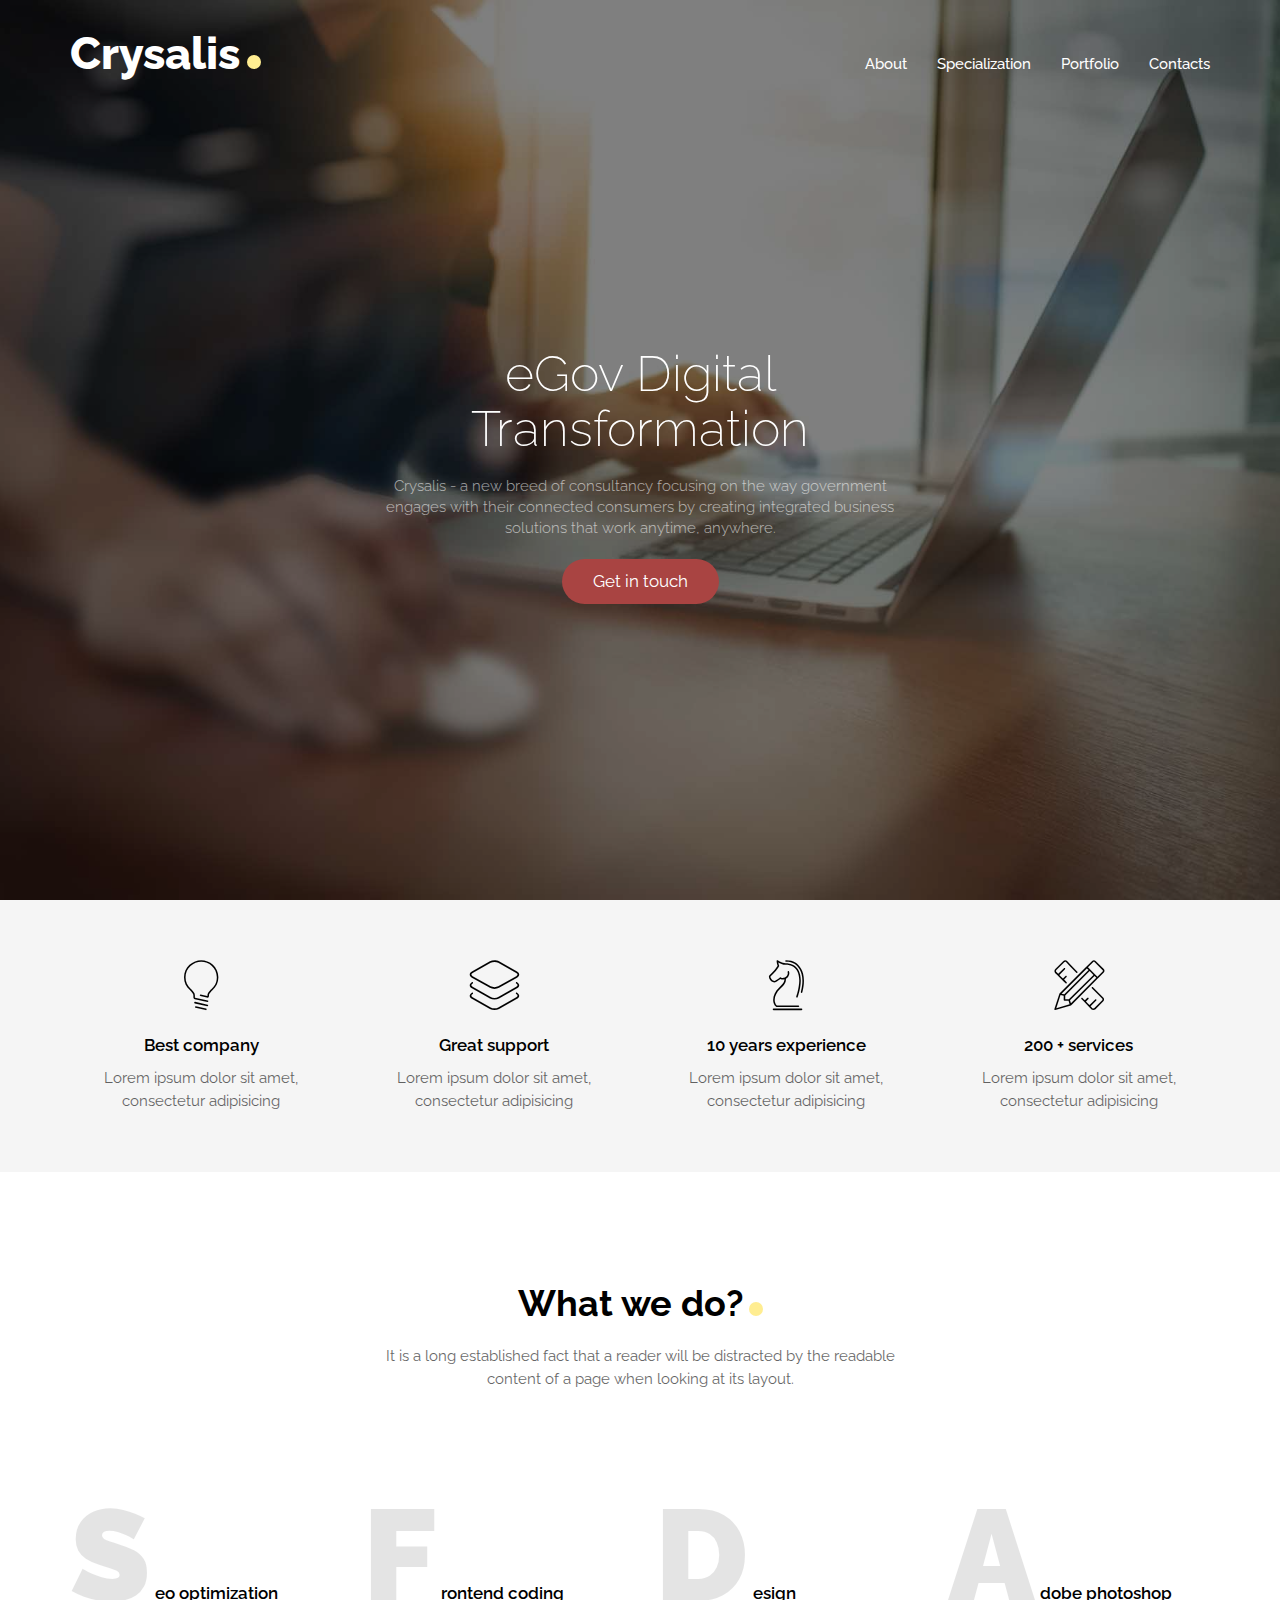
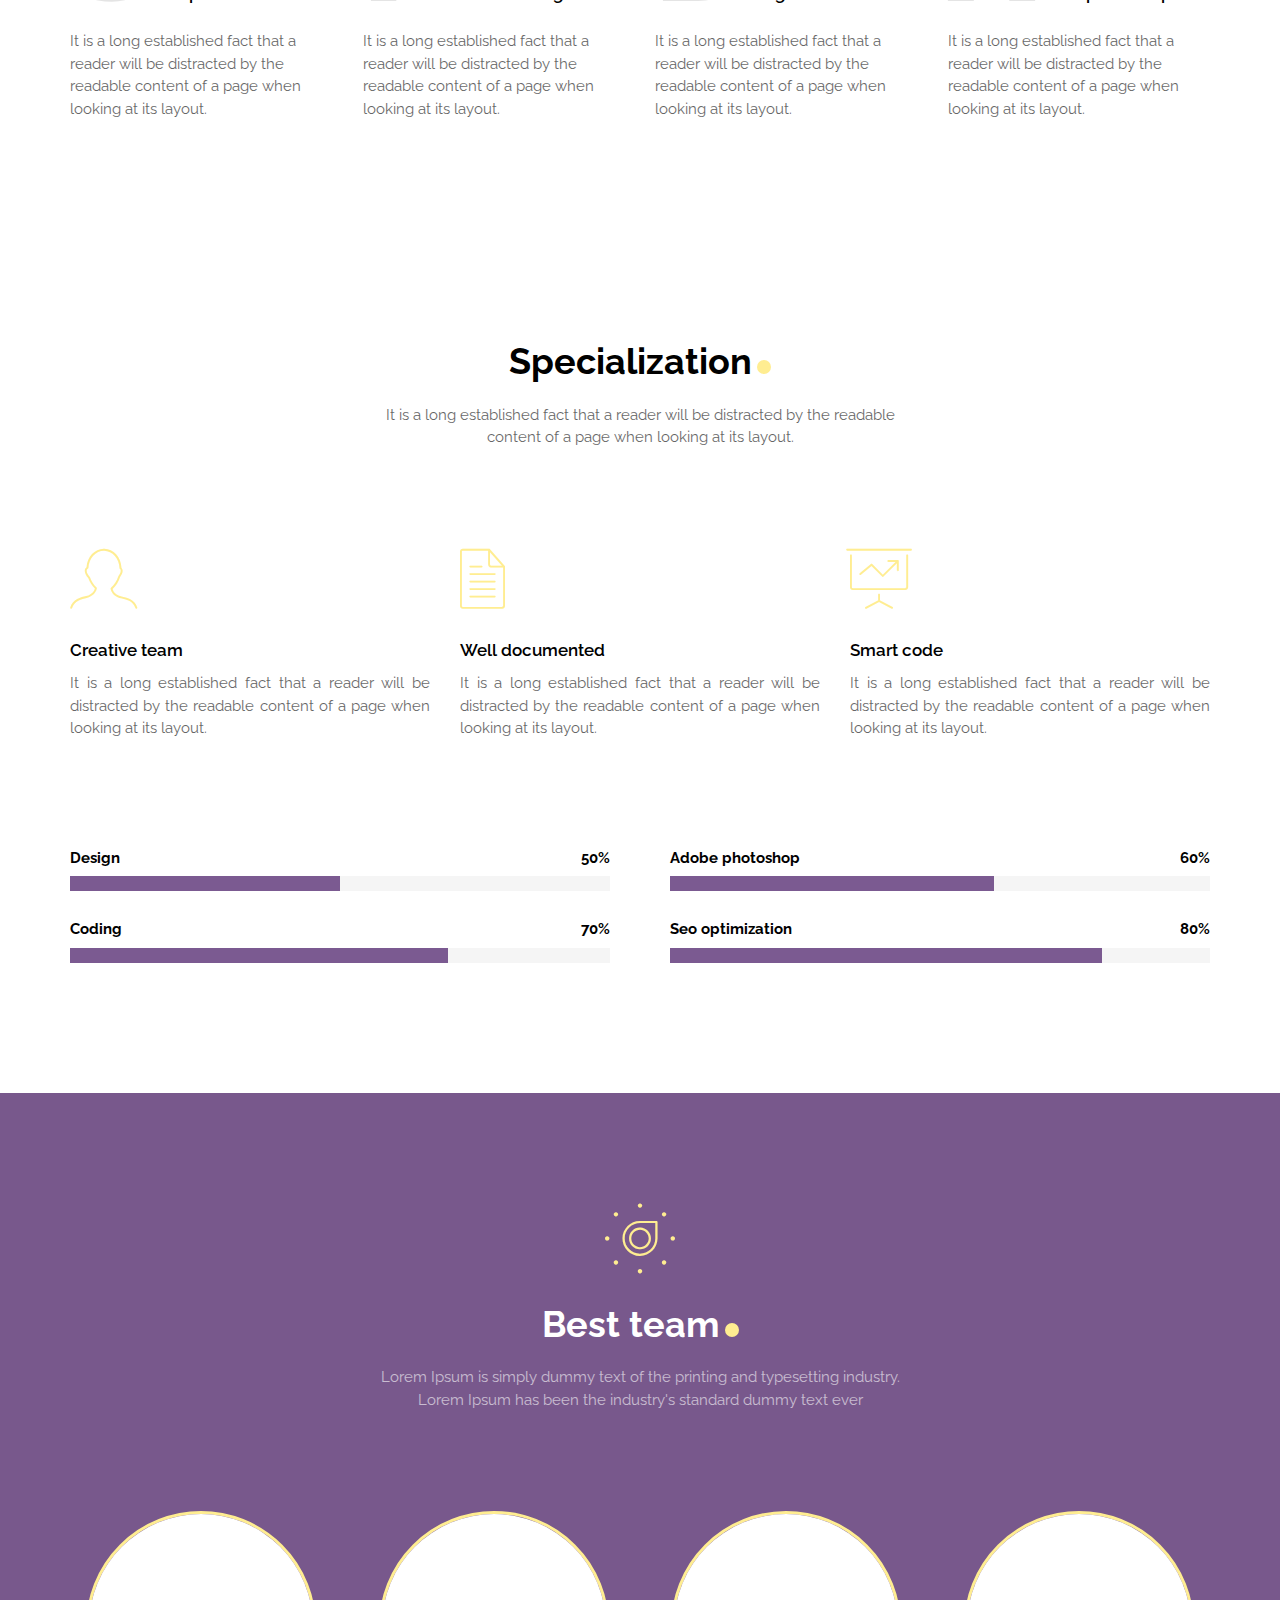
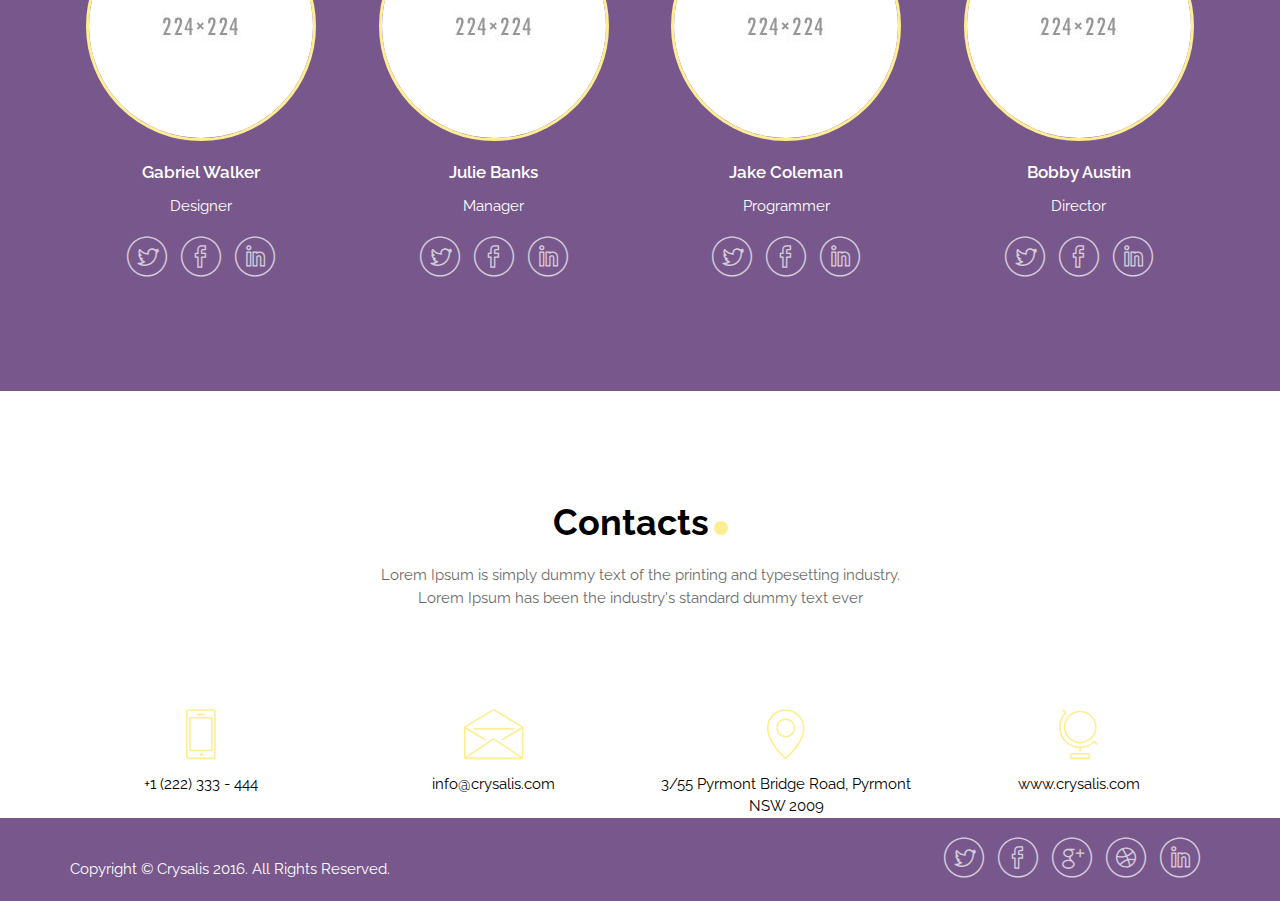
==== commit 01163d35: "touching up css" ====
--- a/index.html
+++ b/index.html
@@ -8,9 +8,7 @@
 
 	<!-- Favicons -->
 	<link rel="shortcut icon" href="favicon.png">
-    <link rel="apple-touch-icon" href="apple-touch-icon.png">
-    <link rel="apple-touch-icon" sizes="72x72" href="apple-touch-icon-72x72.png">
-    <link rel="apple-touch-icon" sizes="114x114" href="apple-touch-icon-114x114.png">
+ 
 
     <!-- CSS -->
     <link href='https://fonts.googleapis.com/css?family=Raleway:400,300,500,600,700,800,900,200,100' rel='stylesheet'>
@@ -20,7 +18,7 @@
 
 	<!-- Loader -->
 
-	<div id="loader" class="loader">
+	<!--<div id="loader" class="loader">
 		<div class="cssload-bell">
 			<div class="cssload-circle">
 				<div class="cssload-inner"></div>
@@ -38,7 +36,7 @@
 				<div class="cssload-inner"></div>
 			</div>
 		</div>
-	</div>
+	</div>-->
 
 	<!-- Header -->
 
--- a/css/main.css
+++ b/css/main.css
@@ -193,7 +193,7 @@
   padding:10px 30px;
   border-radius: 30px;
   border:1px solid transparent;
-  background-color: #78588C;
+  background-color:#A94442; /*#78588C;*/
   font-size: 17px;
   line-height: 1.4;
   font-weight: normal;
@@ -217,7 +217,7 @@
 .btn:focus,
 .btn.focus {
   color:#fff;
-  background-color: #8E6BA5;
+  background-color: #A06F6E;/* #8E6BA5;*/
 }
 
 .btn:active{
@@ -656,7 +656,7 @@
         
 .navbar.affix{
   position: fixed;
-  background-color:#78588C;
+  background-color:#A94442;/*#78588C;*/
   box-shadow: 0 0 20px rgba(0,0,0,0.2);
 }
 
@@ -1127,7 +1127,7 @@
 
 
 
-.col-price{
+/*.col-price{
   position: relative;
   text-align: center;
   padding: 7px;
@@ -1202,7 +1202,7 @@
   margin:0 -1px;
   background-color:#78588C;
   color:#fff;
-}
+}*/
 
 
 
@@ -1330,7 +1330,7 @@
 }
 
 .modal-header{
-  background-color: #7B5A91;
+  background-color: #A94442;
   border-bottom: 0;
   color:#fff;
   text-align: center;
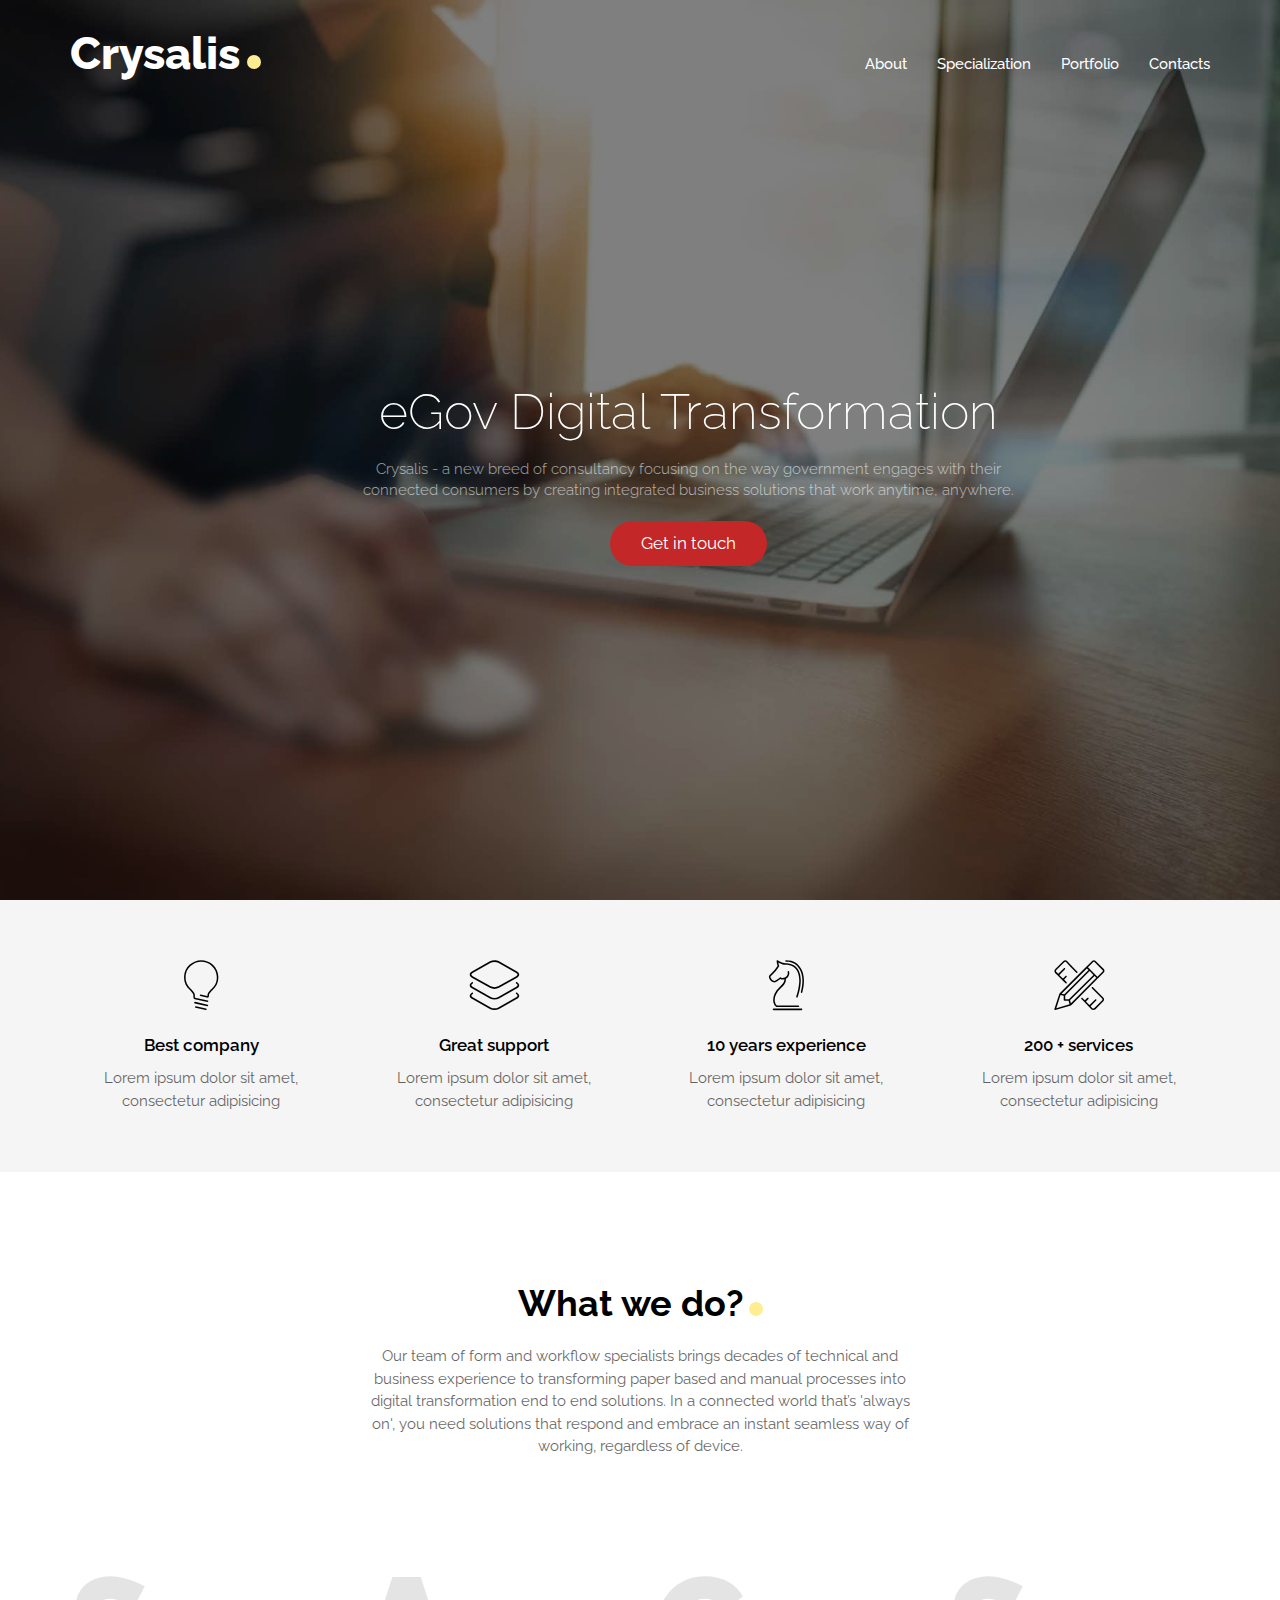
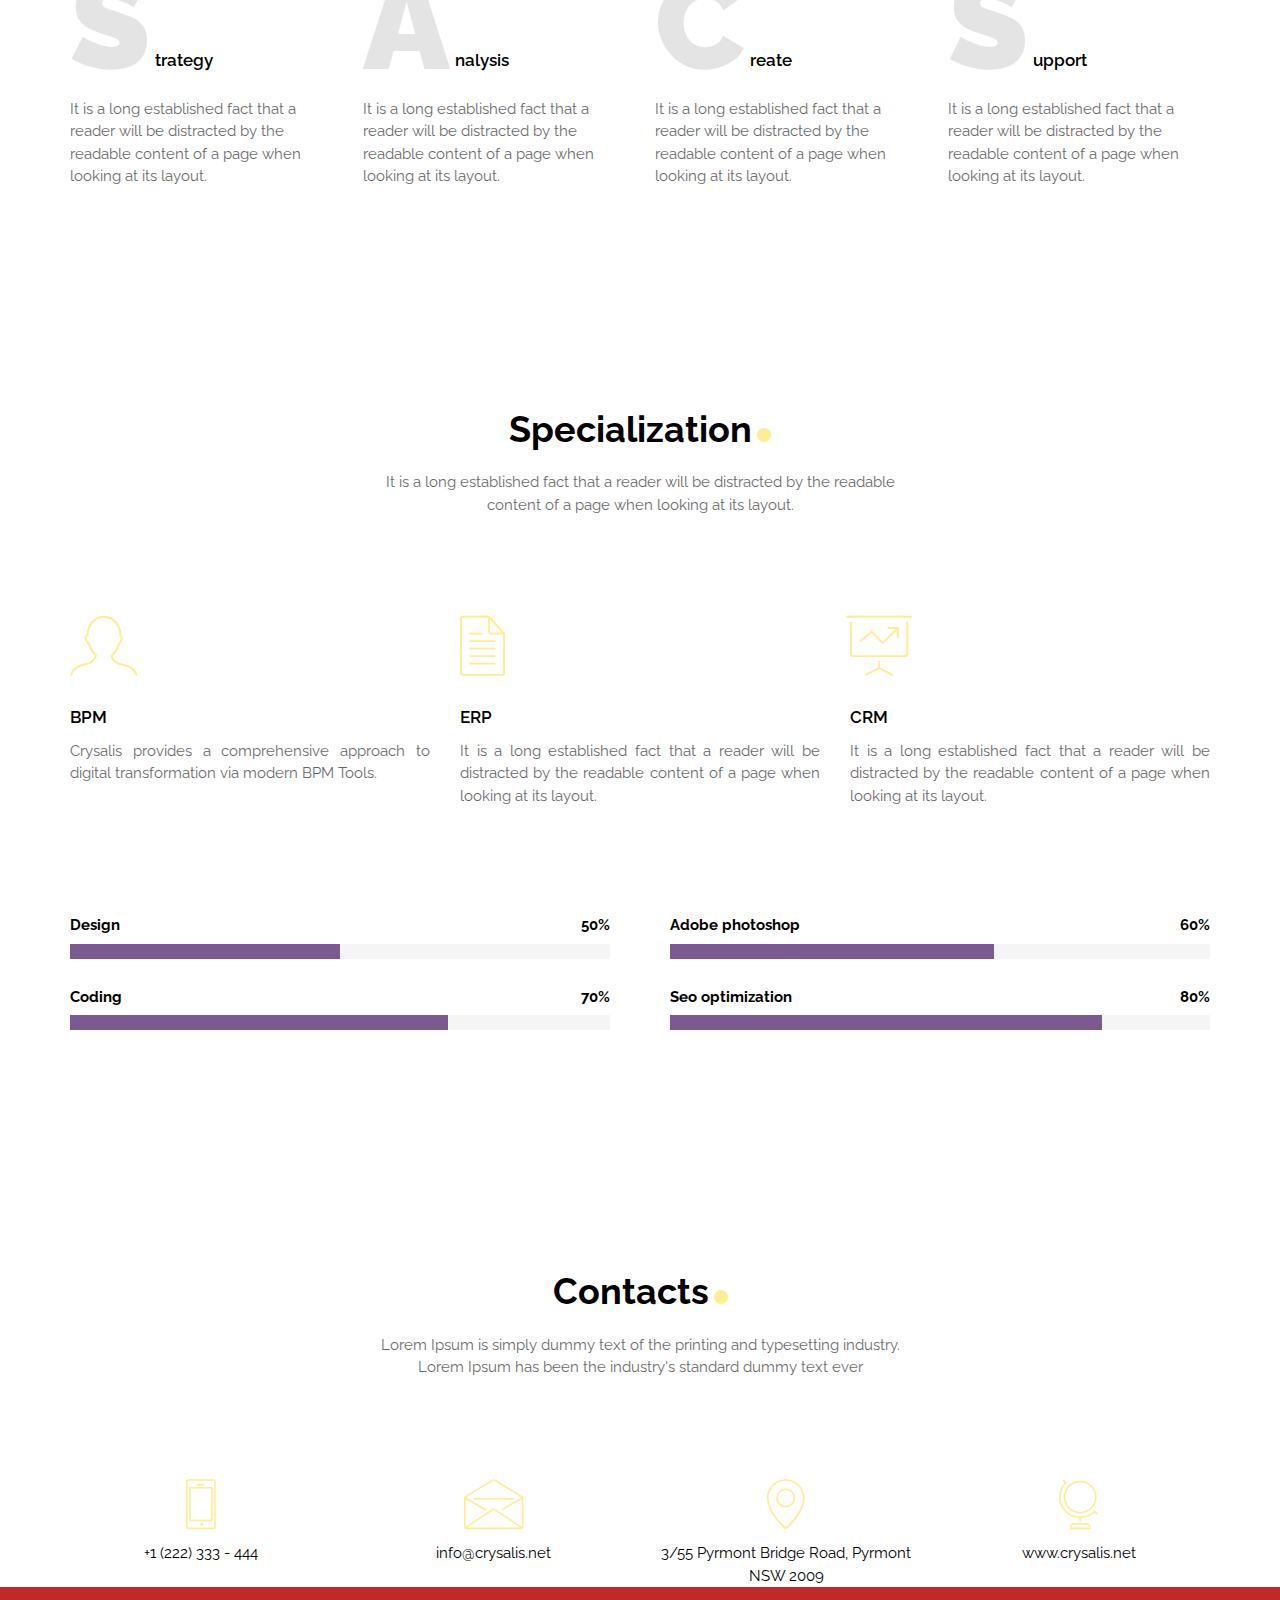
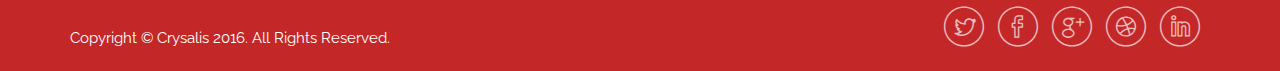
==== commit 51b11d35: "fixes" ====
--- a/index.html
+++ b/index.html
@@ -99,10 +99,8 @@
 	    <div class="masthead rel-1">
 			<div class="container">
 				<div class="row">
-					<div class="col-md-6 col-md-offset-3">
-						<h1>
-							<strnong>eGov Digital Transformation</strnong>
-						</h1>
+					<div class="col-md-7 col-md-offset-3">
+						<h1>eGov Digital Transformation</h1>
 						<p class="lead text-muted">Crysalis - a new breed of consultancy focusing on the way government engages with their connected consumers by creating integrated business solutions that work anytime, anywhere.</p>
 						<p class="lead"><a href="#request" data-toggle="modal" class="btn">Get in touch</a></p>
 					</div>
@@ -159,29 +157,29 @@
 	  			<div class="row">
 	  				<header class="text-center col-md-6 col-md-offset-3">
 	  					<h2 class="section-title">What we do?</h2>
-	  					<p class="text-muted">It is a long established fact that a reader will be distracted by the readable content of a page when looking at its layout.</p>
+	  					<p class="text-muted">Our team of form and workflow specialists brings decades of technical and business experience to transforming paper based and manual processes into digital transformation end to end solutions. In a connected world that’s 'always on', you need solutions that respond and embrace an instant seamless way of working, regardless of device. </p>
 	  				</header>
 				</div>
 				<div class="section-content">
 					<div class="row-baseline row">
 		  			<div class="col-service col-baseline col-sm-6 col-md-3">
 		  				<h3 class="letter-lg media-left">S</h3>
-	  					<h3 class="service-name media-body">eo optimization</h3>
-	  					<p class="text-muted">It is a long established fact that a reader will be distracted by the readable content of a page when looking at its layout.</p>
-	  				</div>
-	  				<div class="col-service col-baseline col-sm-6 col-md-3">
-		  				<h3 class="letter-lg media-left">F</h3>
-	  					<h3 class="service-name media-body">rontend coding</h3>
-	  					<p class="text-muted">It is a long established fact that a reader will be distracted by the readable content of a page when looking at its layout.</p>
-	  				</div>
-	  				<div class="col-service col-baseline col-sm-6 col-md-3">
-		  				<h3 class="letter-lg media-left">D</h3>
-	  					<h3 class="service-name media-body">esign</h3>
+	  					<h3 class="service-name media-body">trategy</h3>
 	  					<p class="text-muted">It is a long established fact that a reader will be distracted by the readable content of a page when looking at its layout.</p>
 	  				</div>
 	  				<div class="col-service col-baseline col-sm-6 col-md-3">
 		  				<h3 class="letter-lg media-left">A</h3>
-	  					<h3 class="service-name media-body">dobe photoshop</h3>
+	  					<h3 class="service-name media-body">nalysis</h3>
+	  					<p class="text-muted">It is a long established fact that a reader will be distracted by the readable content of a page when looking at its layout.</p>
+	  				</div>
+	  				<div class="col-service col-baseline col-sm-6 col-md-3">
+		  				<h3 class="letter-lg media-left">C</h3>
+	  					<h3 class="service-name media-body">reate</h3>
+	  					<p class="text-muted">It is a long established fact that a reader will be distracted by the readable content of a page when looking at its layout.</p>
+	  				</div>
+	  				<div class="col-service col-baseline col-sm-6 col-md-3">
+		  				<h3 class="letter-lg media-left">S</h3>
+	  					<h3 class="service-name media-body">upport</h3>
 	  					<p class="text-muted">It is a long established fact that a reader will be distracted by the readable content of a page when looking at its layout.</p>
 	  				</div>
 				</div>
@@ -217,20 +215,20 @@
 		  			<div class="row-baseline row">
 						<div class="col-baseline col-md-4">
 							<i class="text-yellow icon-header icon icon-profile-male"></i>
-		  					<h3>Creative team</h3>
+		  					<h3>BPM</h3>
 		  					<p class="text-muted text-justify">
-		  					It is a long established fact that a reader will be distracted by the readable content of a page when looking at its layout.
+		  					Crysalis provides a comprehensive approach to digital transformation via modern BPM Tools. 
 		  					</p>
 		  				</div>
 		  				<div class="col-baseline col-md-4">
 		  					<i class="text-yellow icon-header icon icon-document"></i>
-		  					<h3>Well documented</h3>
+		  					<h3>ERP</h3>
 		  					<p class="text-muted text-justify">
 		  					It is a long established fact that a reader will be distracted by the readable content of a page when looking at its layout.</p>
 		  				</div>  
 		  				<div class="col-baseline col-md-4">
 		  					<i class="text-yellow icon-header icon icon-presentation"></i>
-		  					<h3>Smart code</h3>
+		  					<h3>CRM</h3>
 		  					<p class="text-muted text-justify">
 		  					It is a long established fact that a reader will be distracted by the readable content of a page when looking at its layout.</p>
 		  				</div>  
@@ -277,7 +275,7 @@
 
 		<!-- Team -->
 
-		<section id="team" class="team bgc-primary text-white section">
+		<!--<section id="team" class="team bgc-primary text-white section">
 	  		<div class="container">
   				<div class="row">
 	  				<header class="text-center col-md-6 col-md-offset-3">
@@ -347,7 +345,7 @@
   					</div>
   				</div>
 	  		</div>
-		</section>
+		</section>-->
 
 		<!-- Features -->
 
@@ -716,7 +714,7 @@
 						</div>
 						<div class="col-baseline conctact-col col-sm-6 col-md-3">
 							<span class="icon text-yellow icon-envelope"></span>
-							<p>info@crysalis.com</p>
+							<p>info@crysalis.net</p>
 						</div>
 						<div class="visible-sm clearfix"></div>
 						<div class="col-baseline conctact-col col-sm-6 col-md-3">
@@ -725,7 +723,7 @@
 						</div>
 						<div class="col-baseline conctact-col col-sm-6 col-md-3">
 							<span class="icon text-yellow icon-globe"></span>
-							<p>www.crysalis.com</p>
+							<p>www.crysalis.net</p>
 						</div>
 					</div>
 				</div>
--- a/css/main.css
+++ b/css/main.css
@@ -193,7 +193,7 @@
   padding:10px 30px;
   border-radius: 30px;
   border:1px solid transparent;
-  background-color:#A94442; /*#78588C;*/
+  background-color:#C32727; /*#A94442;*/ /*#78588C;*/
   font-size: 17px;
   line-height: 1.4;
   font-weight: normal;
@@ -540,7 +540,7 @@
 }
 
 .bgc-primary{
-  background-color: #78588C;
+  background-color: #C32727; /*#78588C;*/
 }
 
 .bgc-light-gray{
@@ -656,7 +656,7 @@
         
 .navbar.affix{
   position: fixed;
-  background-color:#A94442;/*#78588C;*/
+  background-color:#C32727; /*/#A94442;/*#78588C;*/
   box-shadow: 0 0 20px rgba(0,0,0,0.2);
 }
 
@@ -1330,7 +1330,7 @@
 }
 
 .modal-header{
-  background-color: #A94442;
+  background-color: #C32727; /* #A94442;*/
   border-bottom: 0;
   color:#fff;
   text-align: center;
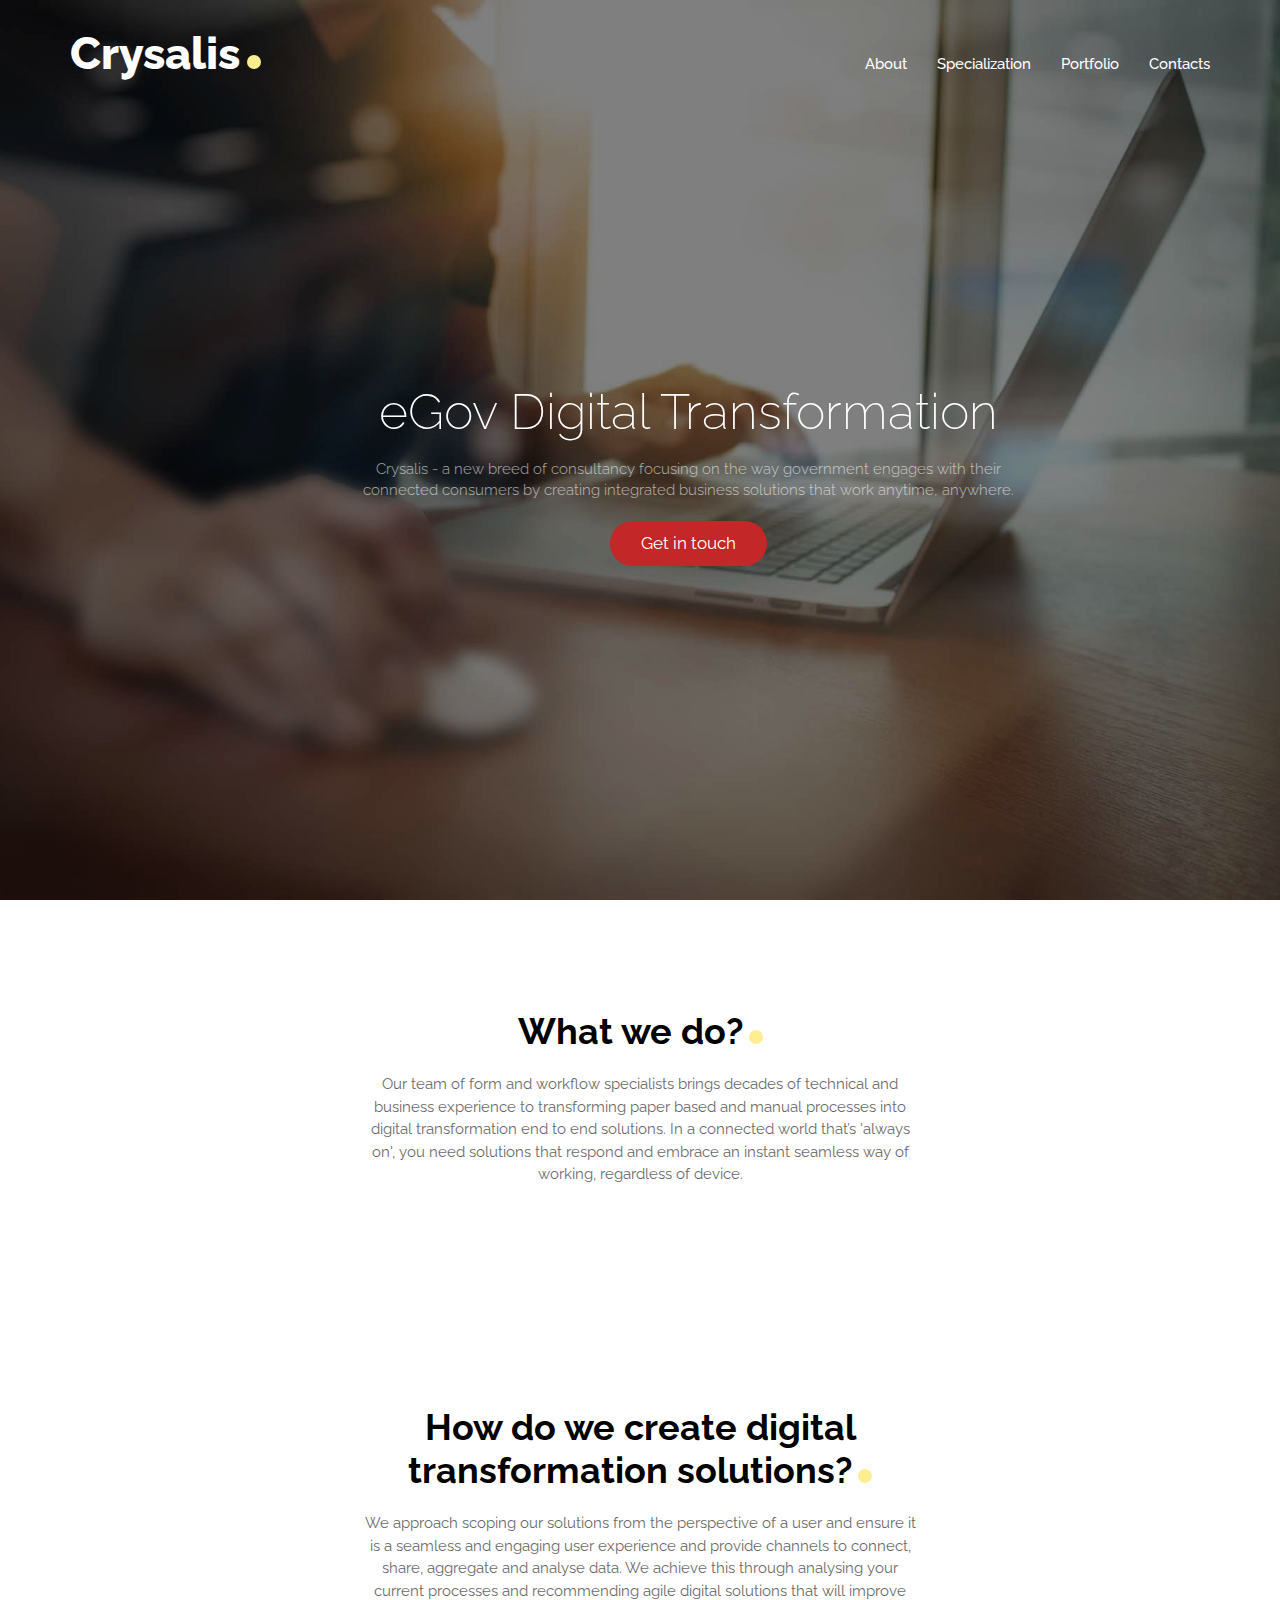
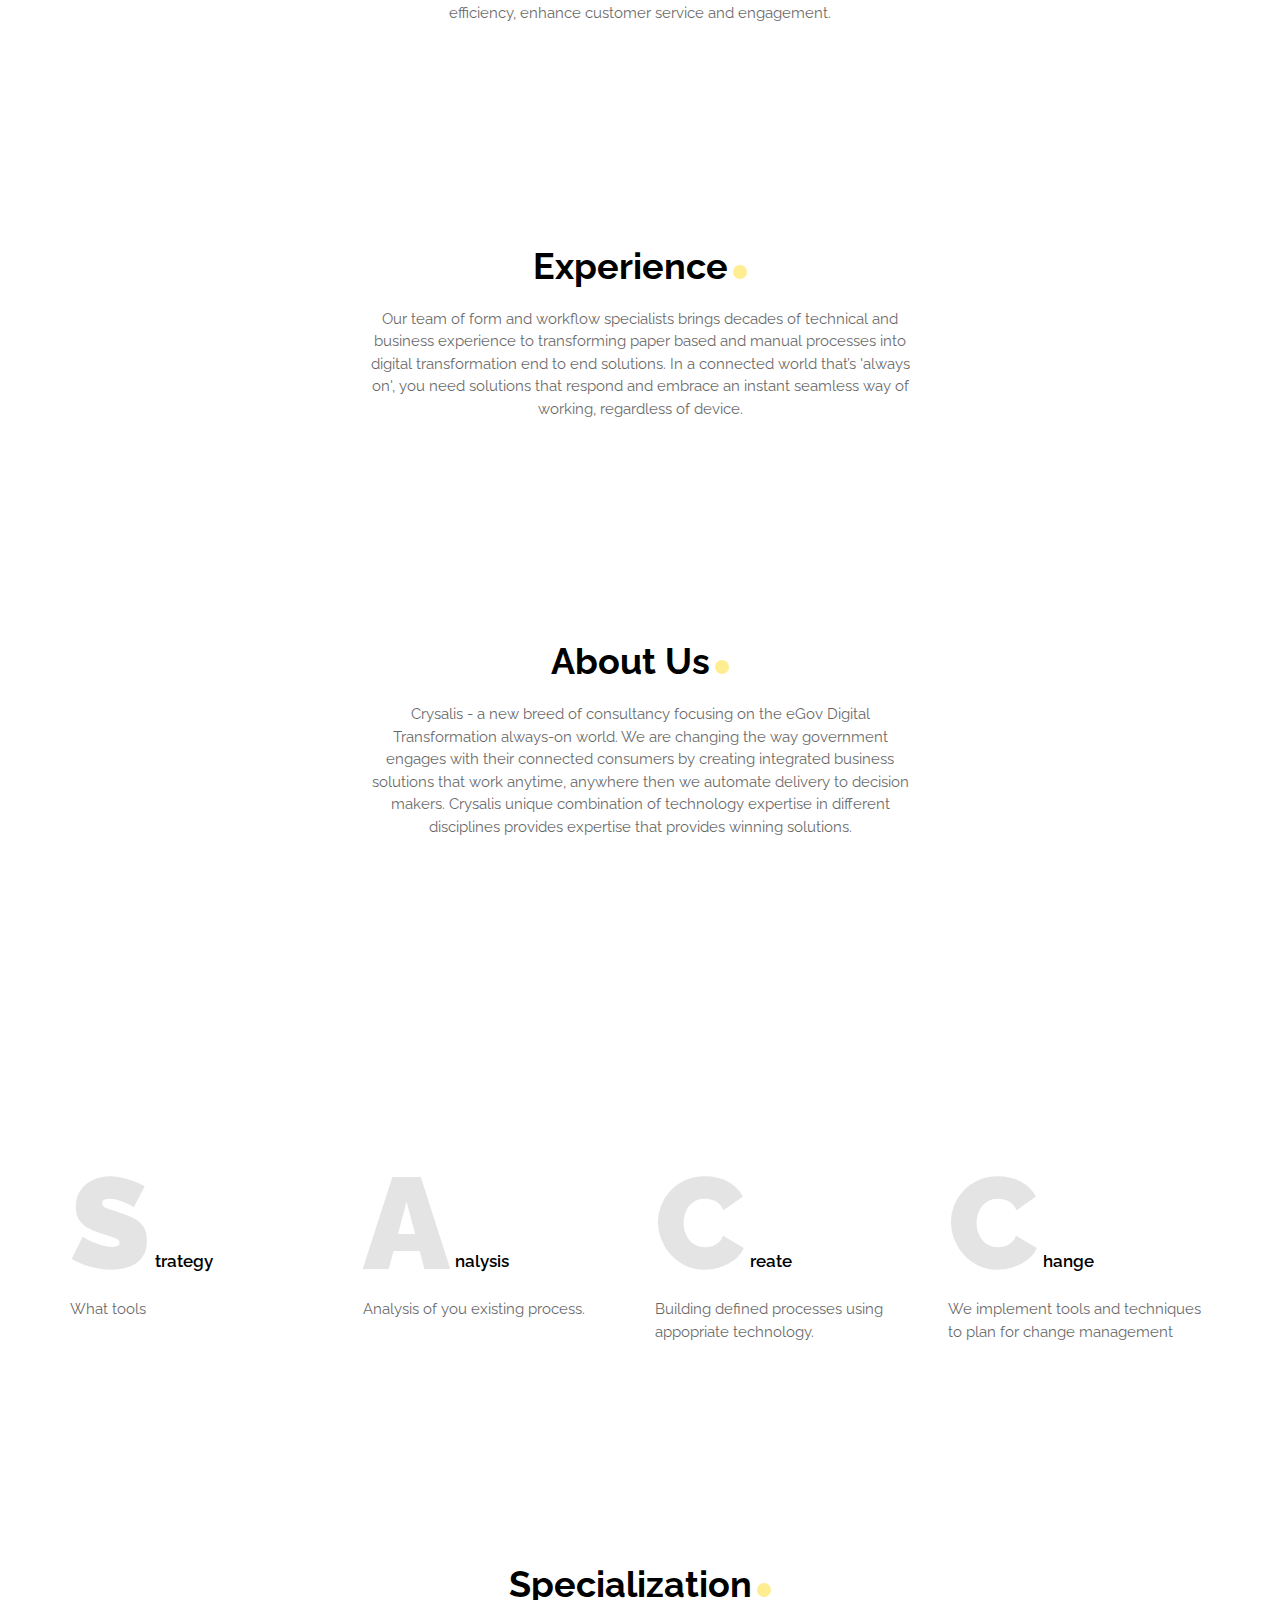
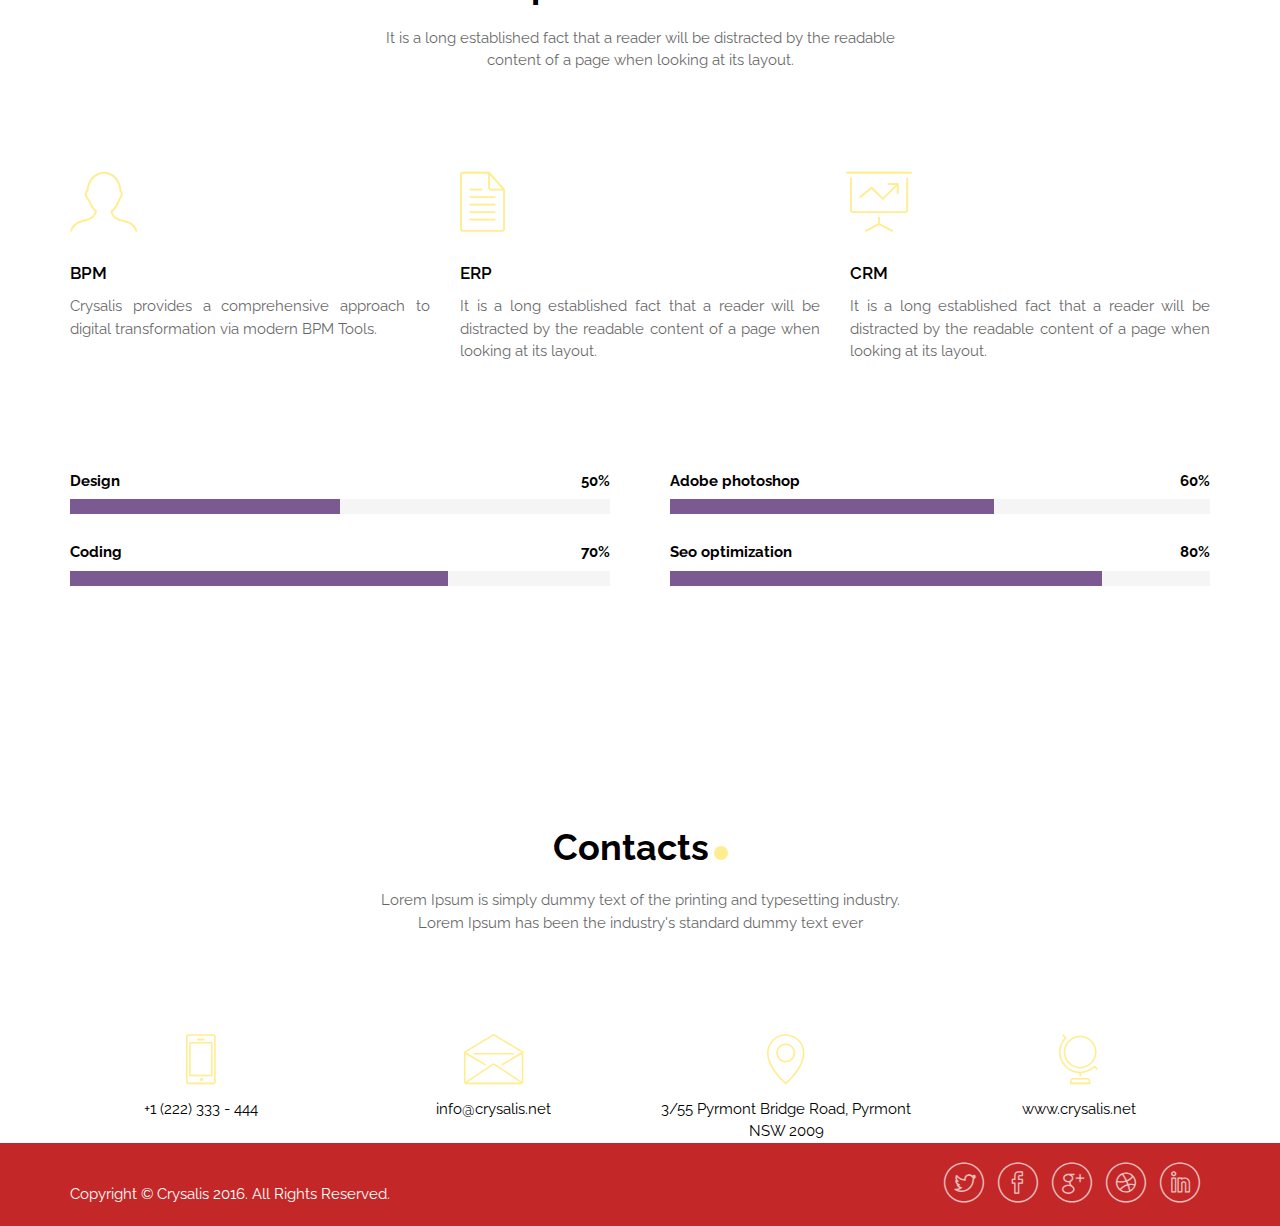
==== commit 221c8d6b: "text changes" ====
--- a/index.html
+++ b/index.html
@@ -115,7 +115,7 @@
 
     	<!-- About -->
 
-    	<section id="about" class="about bgc-light-gray">
+    	<!--<section id="about" class="about bgc-light-gray">
 	  		<div class="container">
 				<div class="row-baseline row">
 					<div class="col-box col-baseline text-center col-sm-6 col-lg-3">
@@ -148,11 +148,11 @@
 					</div>
 				</div>
 	  		</div>
-		</section>
+		</section>-->
 
 		<!-- Services -->
 
-    	<section id="services" class="services section">
+    	<section id="what" class="services section">
 	  		<div class="container rel-1">
 	  			<div class="row">
 	  				<header class="text-center col-md-6 col-md-offset-3">
@@ -160,27 +160,65 @@
 	  					<p class="text-muted">Our team of form and workflow specialists brings decades of technical and business experience to transforming paper based and manual processes into digital transformation end to end solutions. In a connected world that’s 'always on', you need solutions that respond and embrace an instant seamless way of working, regardless of device. </p>
 	  				</header>
 				</div>
+            </div>
+		</section>
+
+        <section id="how" class="services section">
+	  		<div class="container rel-1">
+                <div class="row">
+	  				<header class="text-center col-md-6 col-md-offset-3">
+	  					<h2 class="section-title">How do we create digital transformation solutions?</h2>
+	  					<p class="text-muted">We approach scoping our solutions from the perspective of a user and ensure it is a seamless and engaging user experience and provide channels to connect, share, aggregate and analyse data. We achieve this through analysing your current processes and recommending agile digital solutions that will improve efficiency, enhance customer service and engagement.</p>
+	  				</header>
+				</div>
+            </div>
+		</section>
+
+        <section id="experience" class="services section">
+	  		<div class="container rel-1">
+                <div class="row">
+	  				<header class="text-center col-md-6 col-md-offset-3">
+	  					<h2 class="section-title">Experience</h2>
+	  					<p class="text-muted">Our team of form and workflow specialists brings decades of technical and business experience to transforming paper based and manual processes into digital transformation end to end solutions. In a connected world that’s 'always on', you need solutions that respond and embrace an instant seamless way of working, regardless of device. </p>
+	  				</header>
+				</div>
+            </div>
+		</section>
+
+          <section id="about" class="services section">
+	  		<div class="container rel-1">
+                <div class="row">
+	  				<header class="text-center col-md-6 col-md-offset-3">
+	  					<h2 class="section-title">About Us</h2>
+	  					<p class="text-muted">Crysalis - a new breed of consultancy focusing on the eGov Digital Transformation always-on world. We are changing the way government engages with their connected consumers by creating integrated business solutions that work anytime, anywhere then we automate delivery to decision makers. Crysalis unique combination of technology expertise in different disciplines provides expertise that provides winning solutions. </p>
+	  				</header>
+				</div>
+            </div>
+		</section>
+
+        <section id="services" class="services section">
+	  		<div class="container rel-1">
 				<div class="section-content">
 					<div class="row-baseline row">
 		  			<div class="col-service col-baseline col-sm-6 col-md-3">
 		  				<h3 class="letter-lg media-left">S</h3>
 	  					<h3 class="service-name media-body">trategy</h3>
-	  					<p class="text-muted">It is a long established fact that a reader will be distracted by the readable content of a page when looking at its layout.</p>
+	  					<p class="text-muted">What tools</p>
 	  				</div>
 	  				<div class="col-service col-baseline col-sm-6 col-md-3">
 		  				<h3 class="letter-lg media-left">A</h3>
 	  					<h3 class="service-name media-body">nalysis</h3>
-	  					<p class="text-muted">It is a long established fact that a reader will be distracted by the readable content of a page when looking at its layout.</p>
+	  					<p class="text-muted">Analysis of you existing process.</p>
 	  				</div>
 	  				<div class="col-service col-baseline col-sm-6 col-md-3">
 		  				<h3 class="letter-lg media-left">C</h3>
 	  					<h3 class="service-name media-body">reate</h3>
-	  					<p class="text-muted">It is a long established fact that a reader will be distracted by the readable content of a page when looking at its layout.</p>
+	  					<p class="text-muted">Building defined processes using appopriate technology.</p>
 	  				</div>
 	  				<div class="col-service col-baseline col-sm-6 col-md-3">
-		  				<h3 class="letter-lg media-left">S</h3>
-	  					<h3 class="service-name media-body">upport</h3>
-	  					<p class="text-muted">It is a long established fact that a reader will be distracted by the readable content of a page when looking at its layout.</p>
+		  				<h3 class="letter-lg media-left">C</h3>
+	  					<h3 class="service-name media-body">hange</h3>
+	  					<p class="text-muted">We implement tools and techniques to plan for change management</p>
 	  				</div>
 				</div>
 				</div>
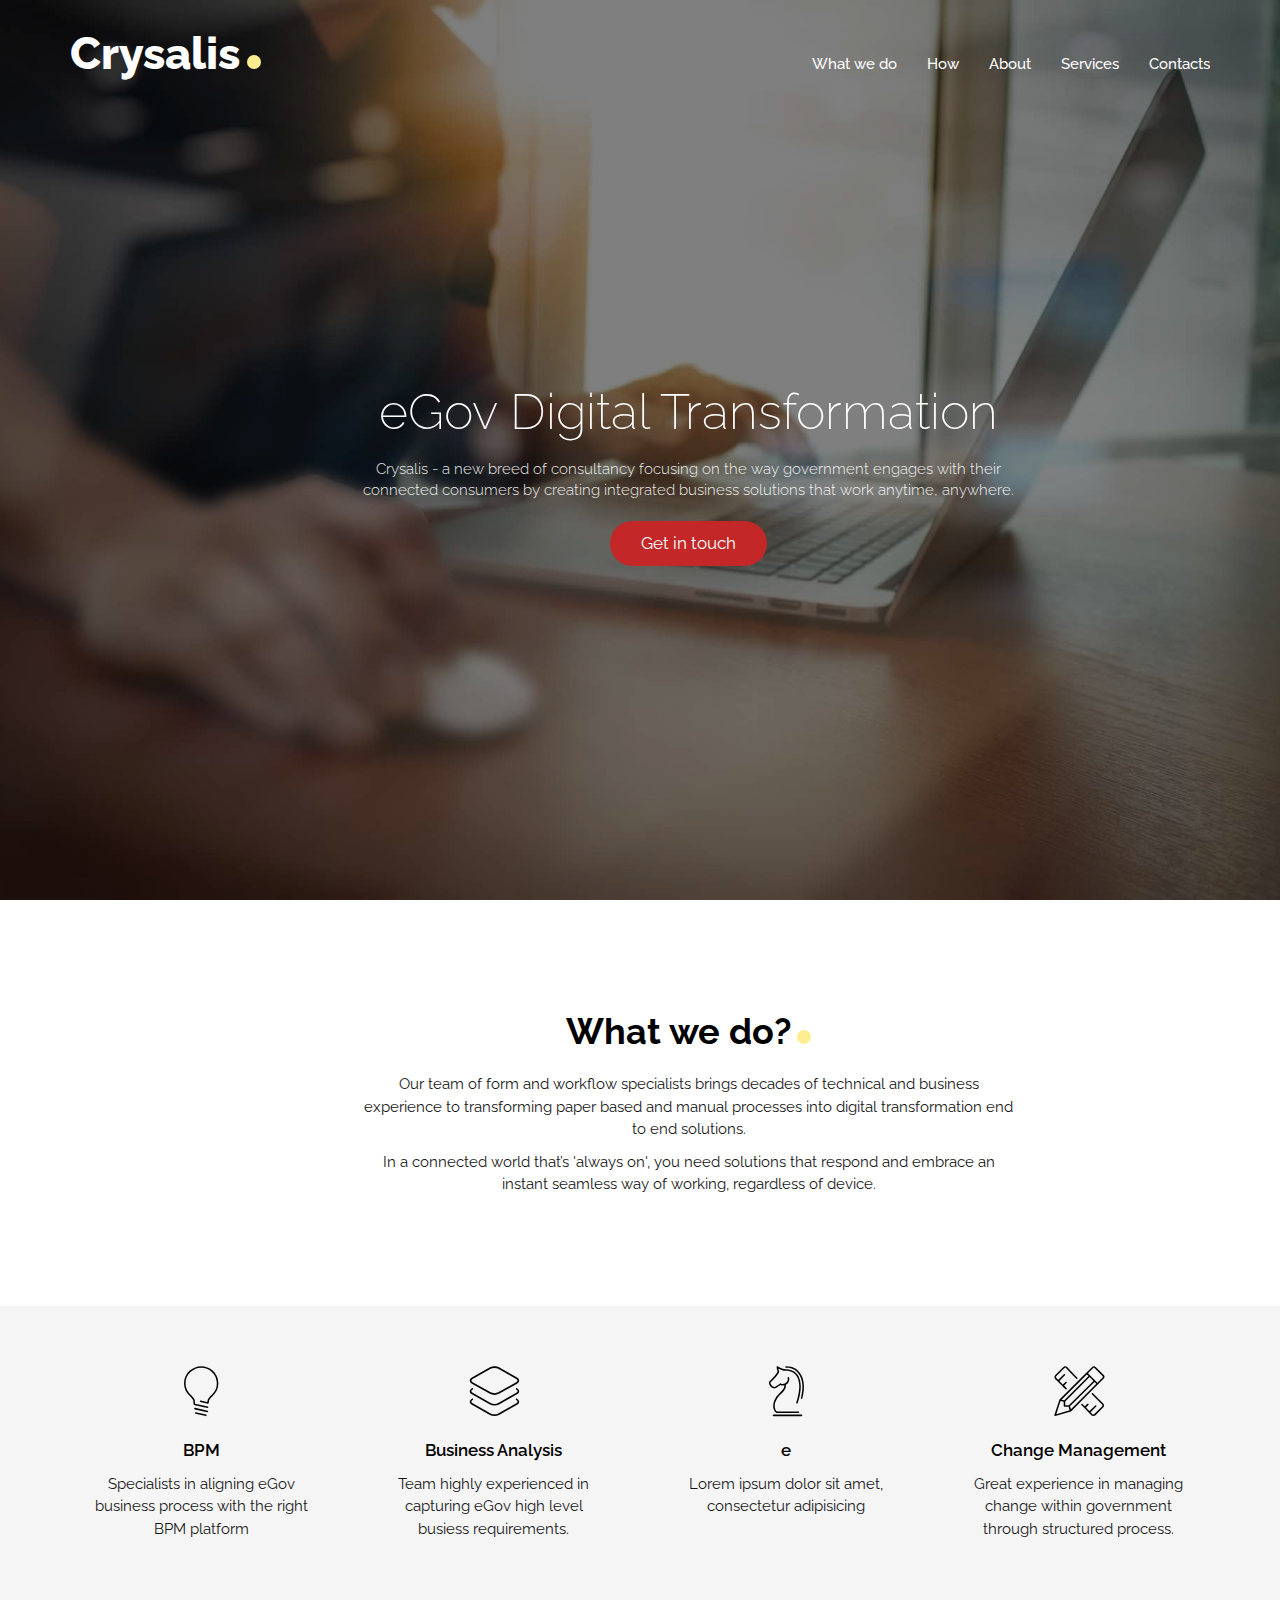
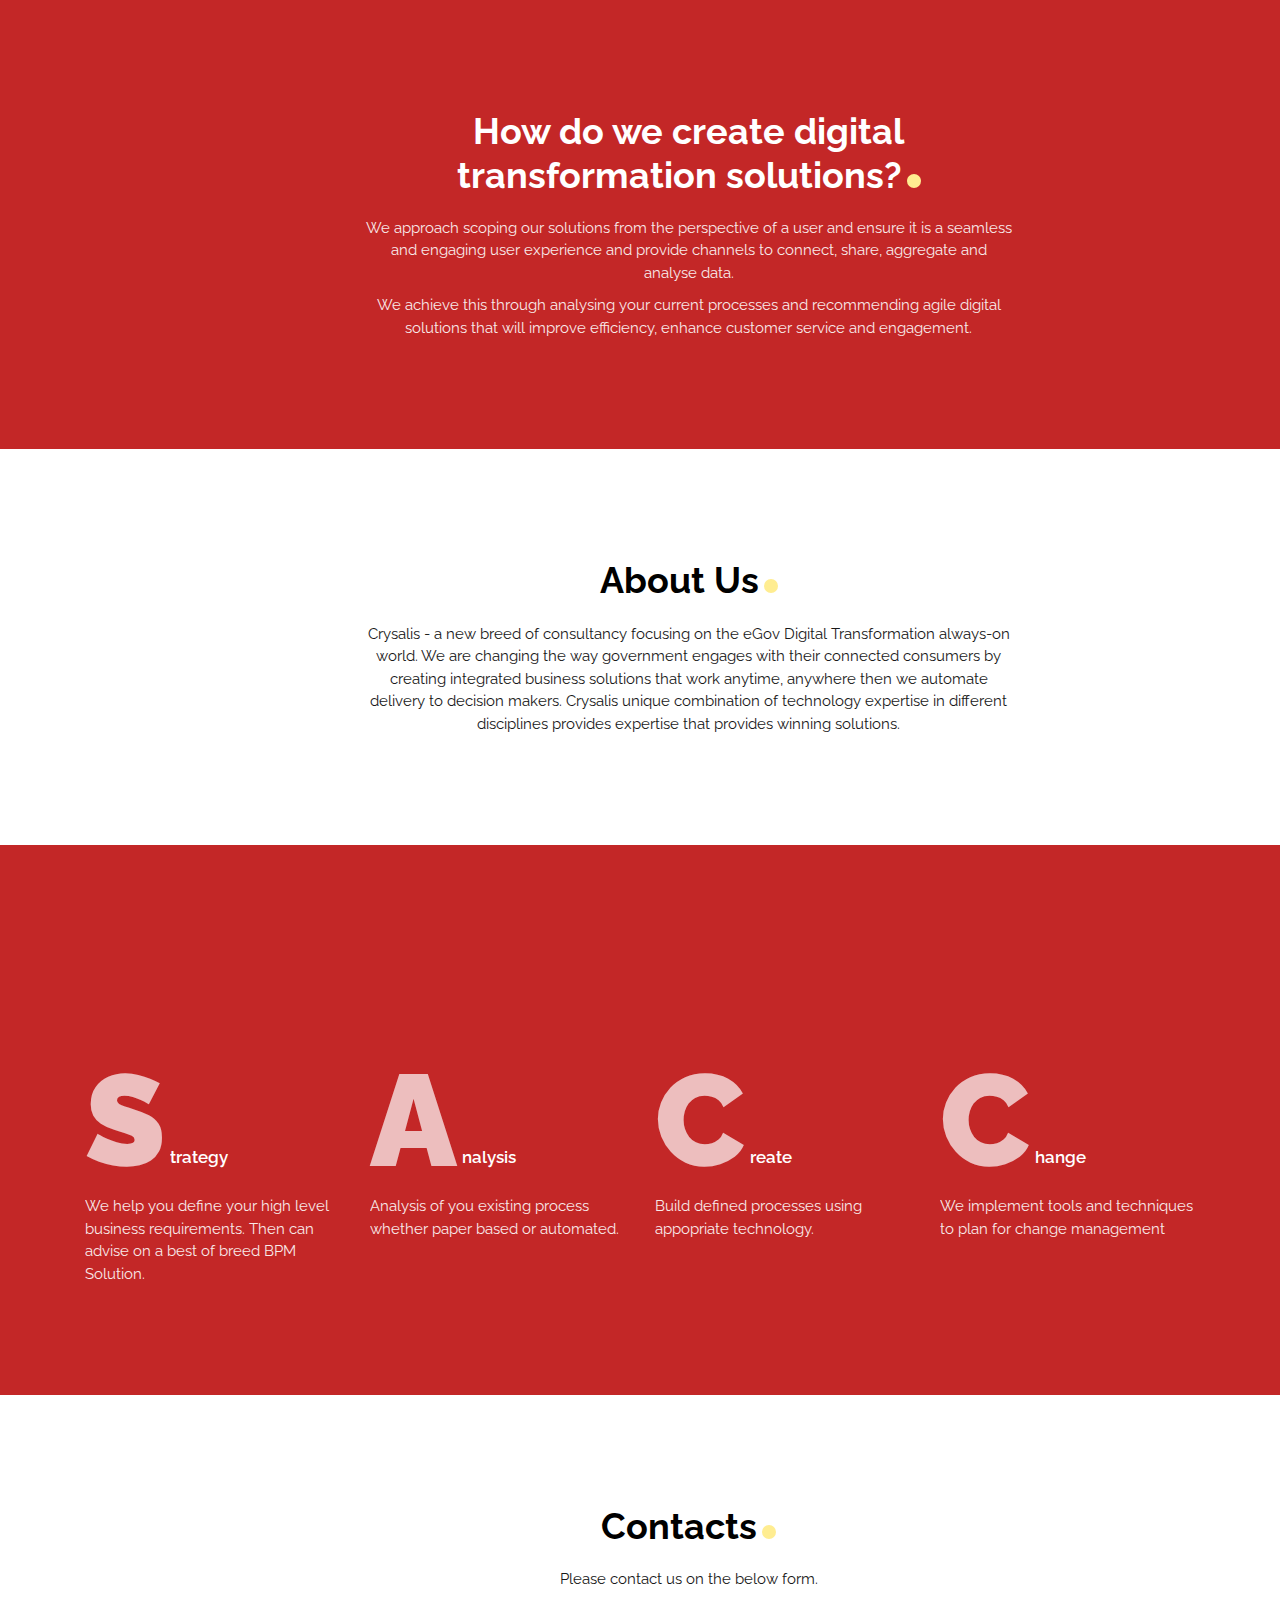
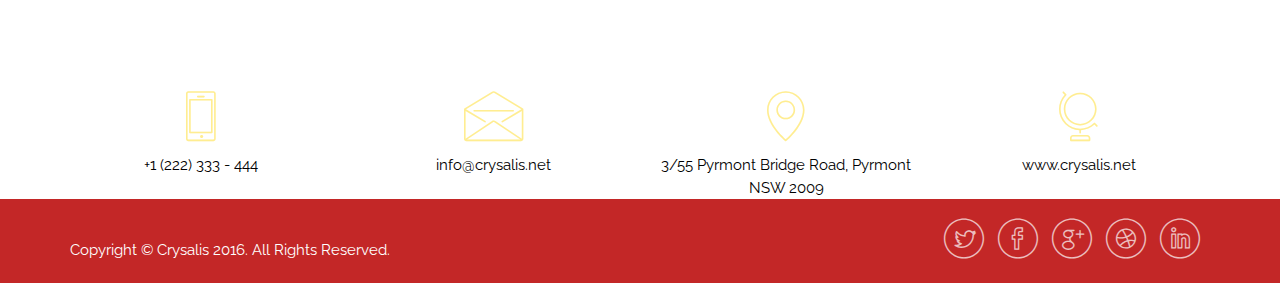
==== commit 8b5185e4: "changes" ====
--- a/index.html
+++ b/index.html
@@ -62,14 +62,34 @@
 		            			Home
 		            		</a>
 		            	</li>
-		       			<li>
+                        <li>
+		            		<a href="#what" class="js-scroller">
+		            			What we do
+		            		</a>
+		            	</li>
+                        <li>
+		            		<a href="#how" class="js-scroller">
+		            			How
+		            		</a>
+		            	</li>
+		       			<!--<li>
+		            		<a href="#experience" class="js-scroller">
+		            			Experience
+		            		</a>
+		            	</li>-->
+		            	<li>
 		            		<a href="#about" class="js-scroller">
 		            			About
 		            		</a>
 		            	</li>
-		            	<li>
-		            		<a href="#specialization" class="js-scroller">
-		            			Specialization
+                        <!--<li>
+		            		<a href="#how" class="js-scroller">
+		            			How
+		            		</a>
+		            	</li>-->
+                        <li>
+		            		<a href="#services" class="js-scroller">
+		            			Services
 		            		</a>
 		            	</li>
 		            	<!--<li>
@@ -77,11 +97,11 @@
 		            			Features 
 		            		</a>
 		            	</li>-->
-		            	<li>
+		            	<!--<li>
 		            		<a href="#showcase" class="js-scroller">
 		            			Portfolio
 		            		</a>
-		            	</li>
+		            	</li>-->
 		            	<!--<li>
 		            		<a href="#prices" class="js-scroller">
 		            			Prices
@@ -115,80 +135,86 @@
 
     	<!-- About -->
 
-    	<!--<section id="about" class="about bgc-light-gray">
+    	
+
+		<!-- Services -->
+
+    	<section id="what" class="services section">
+	  		<div class="container rel-1">
+	  			<div class="row">
+	  				<header class="text-center col-md-7 col-md-offset-3">
+	  					<h2 class="section-title">What we do?</h2>
+	  					<p class="text-muted">Our team of form and workflow specialists brings decades of technical and business experience to transforming paper based and manual processes into digital transformation end to end solutions.</p>
+                        <p class="text-muted">In a connected world that’s 'always on', you need solutions that respond and embrace an instant seamless way of working, regardless of device. </p>
+	  				</header>
+				</div>
+            </div>
+		</section>
+
+
+        <section id="specialisation" class="about bgc-light-gray">
 	  		<div class="container">
 				<div class="row-baseline row">
 					<div class="col-box col-baseline text-center col-sm-6 col-lg-3">
 						<div class="media-body">
 							<span class="icon icon-lightbulb"></span>
-							<h3>Best company</h3>
-							<p class="text-muted">Lorem ipsum dolor sit amet, consectetur adipisicing</p>
+							<h3>BPM</h3>
+							<p class="text-muted">Specialists in aligning eGov business process with the right BPM platform</p>
 						</div>
 					</div>
 					<div class="col-box col-baseline text-center col-sm-6 col-lg-3">
 						<div class="media-body">
 							<span class="icon icon-layers"></span>
-							<h3>Great support</h3>
-							<p class="text-muted">Lorem ipsum dolor sit amet, consectetur adipisicing</p>
+							<h3>Business Analysis</h3>
+							<p class="text-muted">Team highly experienced in capturing eGov high level busiess requirements.</p>
 						</div>
 					</div>
 					<div class="col-box col-baseline text-center col-sm-6 col-lg-3">
 						<div class="media-body">
 							<span class="icon icon-strategy"></span>
-							<h3>10 years  experience</h3>
+							<h3>e</h3>
 							<p class="text-muted">Lorem ipsum dolor sit amet, consectetur adipisicing</p>
 						</div>
 					</div>
 					<div class="col-box col-baseline text-center col-sm-6 col-lg-3">
 						<div class="media-body">
 							<span class="icon icon-tools"></span>
-							<h3>200 +  services</h3>
-							<p class="text-muted">Lorem ipsum dolor sit amet, consectetur adipisicing</p>
+							<h3>Change Management</h3>
+							<p class="text-muted">Great experience in managing change within government through structured process.</p>
 						</div>
 					</div>
 				</div>
 	  		</div>
-		</section>-->
-
-		<!-- Services -->
-
-    	<section id="what" class="services section">
-	  		<div class="container rel-1">
-	  			<div class="row">
-	  				<header class="text-center col-md-6 col-md-offset-3">
-	  					<h2 class="section-title">What we do?</h2>
-	  					<p class="text-muted">Our team of form and workflow specialists brings decades of technical and business experience to transforming paper based and manual processes into digital transformation end to end solutions. In a connected world that’s 'always on', you need solutions that respond and embrace an instant seamless way of working, regardless of device. </p>
-	  				</header>
-				</div>
-            </div>
-		</section>
-
-        <section id="how" class="services section">
+		</section>
+
+
+        <section id="how" class="services bgc-primary text-white section">
 	  		<div class="container rel-1">
                 <div class="row">
-	  				<header class="text-center col-md-6 col-md-offset-3">
+	  				<header class="text-center col-md-7 col-md-offset-3">
 	  					<h2 class="section-title">How do we create digital transformation solutions?</h2>
-	  					<p class="text-muted">We approach scoping our solutions from the perspective of a user and ensure it is a seamless and engaging user experience and provide channels to connect, share, aggregate and analyse data. We achieve this through analysing your current processes and recommending agile digital solutions that will improve efficiency, enhance customer service and engagement.</p>
-	  				</header>
-				</div>
-            </div>
-		</section>
-
-        <section id="experience" class="services section">
+	  					<p class="text-muted">We approach scoping our solutions from the perspective of a user and ensure it is a seamless and engaging user experience and provide channels to connect, share, aggregate and analyse data. </p>
+                        <p class="text-muted">We achieve this through analysing your current processes and recommending agile digital solutions that will improve efficiency, enhance customer service and engagement.</p>
+	  				</header>
+				</div>
+            </div>
+		</section>
+
+        <!--<section id="experience" class="services section">
 	  		<div class="container rel-1">
                 <div class="row">
-	  				<header class="text-center col-md-6 col-md-offset-3">
+	  				<header class="text-center col-md-7 col-md-offset-3">
 	  					<h2 class="section-title">Experience</h2>
 	  					<p class="text-muted">Our team of form and workflow specialists brings decades of technical and business experience to transforming paper based and manual processes into digital transformation end to end solutions. In a connected world that’s 'always on', you need solutions that respond and embrace an instant seamless way of working, regardless of device. </p>
 	  				</header>
 				</div>
             </div>
-		</section>
-
-          <section id="about" class="services section">
+		</section>-->
+
+          <section id="about" class="services  section">
 	  		<div class="container rel-1">
                 <div class="row">
-	  				<header class="text-center col-md-6 col-md-offset-3">
+	  				<header class="text-center col-md-7 col-md-offset-3">
 	  					<h2 class="section-title">About Us</h2>
 	  					<p class="text-muted">Crysalis - a new breed of consultancy focusing on the eGov Digital Transformation always-on world. We are changing the way government engages with their connected consumers by creating integrated business solutions that work anytime, anywhere then we automate delivery to decision makers. Crysalis unique combination of technology expertise in different disciplines provides expertise that provides winning solutions. </p>
 	  				</header>
@@ -196,552 +222,45 @@
             </div>
 		</section>
 
-        <section id="services" class="services section">
+        <section id="services" class="services bgc-primary text-white section">
 	  		<div class="container rel-1">
 				<div class="section-content">
-					<div class="row-baseline row">
-		  			<div class="col-service col-baseline col-sm-6 col-md-3">
-		  				<h3 class="letter-lg media-left">S</h3>
-	  					<h3 class="service-name media-body">trategy</h3>
-	  					<p class="text-muted">What tools</p>
-	  				</div>
-	  				<div class="col-service col-baseline col-sm-6 col-md-3">
-		  				<h3 class="letter-lg media-left">A</h3>
-	  					<h3 class="service-name media-body">nalysis</h3>
-	  					<p class="text-muted">Analysis of you existing process.</p>
-	  				</div>
-	  				<div class="col-service col-baseline col-sm-6 col-md-3">
-		  				<h3 class="letter-lg media-left">C</h3>
-	  					<h3 class="service-name media-body">reate</h3>
-	  					<p class="text-muted">Building defined processes using appopriate technology.</p>
-	  				</div>
-	  				<div class="col-service col-baseline col-sm-6 col-md-3">
-		  				<h3 class="letter-lg media-left">C</h3>
-	  					<h3 class="service-name media-body">hange</h3>
-	  					<p class="text-muted">We implement tools and techniques to plan for change management</p>
-	  				</div>
-				</div>
+					<div class="row-baseline">
+		  			    <div class="col-service col-baseline col-sm-6 col-md-3">
+		  				    <h3 class="letter-lg media-left">S</h3>
+	  					    <h3 class="service-name media-body">trategy</h3>
+	  					    <p class="text-muted">We help you define your high level business requirements. Then can advise on a best of breed BPM Solution.</p>
+	  				    </div>
+	  				    <div class="col-service col-baseline col-sm-6 col-md-3">
+		  				    <h3 class="letter-lg media-left">A</h3>
+	  					    <h3 class="service-name media-body">nalysis</h3>
+	  					    <p class="text-muted">Analysis of you existing process whether paper based or automated.</p>
+	  				    </div>
+	  				    <div class="col-service col-baseline col-sm-6 col-md-3">
+		  				    <h3 class="letter-lg media-left">C</h3>
+	  					    <h3 class="service-name media-body">reate</h3>
+	  					    <p class="text-muted">Build defined processes using appopriate technology.</p>
+	  				    </div>
+	  				    <div class="col-service col-baseline col-sm-6 col-md-3">
+		  				    <h3 class="letter-lg media-left">C</h3>
+	  					    <h3 class="service-name media-body">hange</h3>
+	  					    <p class="text-muted">We implement tools and techniques to plan for change management</p>
+	  				    </div>
+				    </div>
 				</div>
 	  		</div>
 		</section>
 
-		<!-- Video -->
-
-	<!--	<section id="video-section" class="video-section masked text-white section-lg">
-	  		<div class="container rel-1">
-	  			<div class="row">
-	  				<header class="text-center col-md-6 col-md-offset-3">
-	  					<a href="http://www.youtube.com/watch?v=ANwf8AE3_d0" class="text-yellow icon-header icon icon-video js-play"></a>
-	  					<h2 class="section-title">Watch  our<br> video</h2>
-	  					<p class="text-muted">Lorem Ipsum is simply dummy text of the printing and typesetting industry. Lorem Ipsum has been the industry's standard dummy text ever</p>
-	  				</header>
-				</div>
-	  		</div>
-		</section>-->
-
-		<!-- Specialization -->
-
-		<section id="specialization" class="specialization section">
-	  		<div class="container">
-	  			<div class="row">
-	  				<header class="text-center col-md-6 col-md-offset-3">
-	  					<h2 class="section-title">Specialization</h2>
-	  					<p class="text-muted">It is a long established fact that a reader will be distracted by the readable content of a page when looking at its layout.</p>
-	  				</header>
-				</div>
-				<div class="section-content">
-		  			<div class="row-baseline row">
-						<div class="col-baseline col-md-4">
-							<i class="text-yellow icon-header icon icon-profile-male"></i>
-		  					<h3>BPM</h3>
-		  					<p class="text-muted text-justify">
-		  					Crysalis provides a comprehensive approach to digital transformation via modern BPM Tools. 
-		  					</p>
-		  				</div>
-		  				<div class="col-baseline col-md-4">
-		  					<i class="text-yellow icon-header icon icon-document"></i>
-		  					<h3>ERP</h3>
-		  					<p class="text-muted text-justify">
-		  					It is a long established fact that a reader will be distracted by the readable content of a page when looking at its layout.</p>
-		  				</div>  
-		  				<div class="col-baseline col-md-4">
-		  					<i class="text-yellow icon-header icon icon-presentation"></i>
-		  					<h3>CRM</h3>
-		  					<p class="text-muted text-justify">
-		  					It is a long established fact that a reader will be distracted by the readable content of a page when looking at its layout.</p>
-		  				</div>  
-					</div>
-				</div>
-				<div class="section-content">
-					<div class="row-spec row">
-		           		<div class="col-spec col-sm-6">
-			           		<div class="progress-header clearfix">
-			           			<h4><span class="pull-left">Design</span> <span class="pull-right">50%</span></h4>
-			          		</div>
-			          		<div class="progress">
-			            		<div class="progress-bar" role="progressbar" aria-valuenow="50" aria-valuemin="0" aria-valuemax="100" style=" width: 50%;"></div>
-			           		</div>
-			            </div>
-			            <div class="col-spec col-sm-6">
-			            	<div class="progress-header clearfix">
-			           			<h4><span class="pull-left">Adobe photoshop</span> <span class="pull-right">60%</span></h4>
-			            	</div>
-			            	<div class="progress">
-			            		<div class="progress-bar" role="progressbar" aria-valuenow="60" aria-valuemin="0" aria-valuemax="100" style=" width: 60%;"></div>
-			           		</div>
-			            </div>
-			            <div class="col-spec col-sm-6">
-			            	<div class="progress-header clearfix">
-			            		<h4><span class="pull-left">Coding</span> <span class="pull-right">70%</span></h4>
-			            	</div>
-			            	<div class="progress">
-			            		<div class="progress-bar" role="progressbar" aria-valuenow="70" aria-valuemin="0" aria-valuemax="100" style=" width: 70%;"></div>
-			            	</div>
-			            </div>
-			            <div class="col-spec col-sm-6">
-			            	<div class="progress-header clearfix">
-			            		<h4><span class="pull-left">Seo optimization</span> <span class="pull-right">80%</span></h4>
-			            	</div>
-			            	<div class="progress">
-			            		<div class="progress-bar" role="progressbar" aria-valuenow="80" aria-valuemin="0" aria-valuemax="100" style=" width: 80%;"></div>
-			            	</div>
-			            </div>
-			        </div>
-				</div>
-			</div>
-		</section>
-
-		<!-- Team -->
-
-		<!--<section id="team" class="team bgc-primary text-white section">
-	  		<div class="container">
-  				<div class="row">
-	  				<header class="text-center col-md-6 col-md-offset-3">
-	  					<span class="text-yellow icon-header icon icon-dial"></span>
-	  					<h2 class="section-title">Best team</h2>
-	  					<p class="text-muted">Lorem Ipsum is simply dummy text of the printing and typesetting industry. Lorem Ipsum has been the industry's standard dummy text ever</p>
-	  				</header>
-				</div>
-  				<div class="section-content">
-  					<div class="row-baseline row">
-  						<div class="col-baseline col-sm-6 col-md-3">
-  							<figure class="team-profile">
-  								<img alt="" class="img-circle img-responsive center-block" src="images/team/1.jpg">
-  								<figcaption>
-  									<h3>Gabriel Walker</h3>
-  									<p>Designer</p>
-  									<p class="team-social social">
-	  									<a href="#" class="icon icon-twitter"></a>
-	  									<a href="#" class="icon icon-facebook"></a>
-	  									<a href="#" class="icon icon-linkedin"></a>
-  									</p>
-  								</figcaption>
-  							</figure>
-  						</div>
-  						<div class="col-baseline col-sm-6 col-md-3">
-  							<figure class="team-profile">
-  								<img alt="" class="img-circle img-responsive center-block" src="images/team/2.jpg">
-  								<figcaption>
-  									<h3>Julie Banks</h3>
-  									<p>Manager</p>
-  									<p class="team-social social">
-	  									<a href="#" class="icon icon-twitter"></a>
-	  									<a href="#" class="icon icon-facebook"></a>
-	  									<a href="#" class="icon icon-linkedin"></a>
-  									</p>
-  								</figcaption>
-  							</figure>  						
-  						</div>
-  						<div class="col-baseline col-sm-6 col-md-3">
-  							<figure class="team-profile">
-  								<img alt="" class="img-circle img-responsive center-block" src="images/team/3.jpg">
-	  							<figcaption>
-  									<h3>Jake Coleman</h3>
-  									<p>Programmer</p>
-  									<p class="team-social social">
-	  									<a href="#" class="icon icon-twitter"></a>
-	  									<a href="#" class="icon icon-facebook"></a>
-	  									<a href="#" class="icon icon-linkedin"></a>
-  									</p>
-  								</figcaption>
-  							</figure>
-  						</div>
-  						<div class="col-baseline col-sm-6 col-md-3">
-  							<figure class="team-profile">
-  								<img alt="" class="img-circle img-responsive center-block" src="images/team/4.jpg">
-  								<figcaption>
-  									<h3>Bobby Austin</h3>
-  									<p>Director</p>
-  									<p class="team-social social">
-	  									<a href="#" class="icon icon-twitter"></a>
-	  									<a href="#" class="icon icon-facebook"></a>
-	  									<a href="#" class="icon icon-linkedin"></a>
-  									</p>
-  								</figcaption>
-  							</figure>
-  						</div>
-  					</div>
-  				</div>
-	  		</div>
-		</section>-->
-
-		<!-- Features -->
-
-    	<!--<section id="features" class="features section">
-	  		<div class="container rel-1">
-	  			<div class="row">
-		  			<header class="text-center col-md-6 col-md-offset-3">
-	  					<h2 class="section-title">All features</h2>
-	  					<p class="text-muted">Lorem Ipsum is simply dummy text of the printing and typesetting industry. Lorem Ipsum has been the industry's standard dummy text ever</p>
-	  				</header>
-				</div>
-				<div class="section-content">
-					<div class="row-features row">
-						<div class="col-feature col-sm-6 col-md-3">
-							<span class="icon icon-strategy"></span>
-							<div class="media-body">
-								<h3>Branded design</h3>
-								<p class="text-muted">It is a long established fact that a reader will be distracted</p>
-							</div>
-						</div>
-						<div class="col-feature col-sm-6 col-md-3">
-							<span class="icon icon-laptop"></span>
-							<div class="media-body">
-								<h3>Fully Responsive</h3>
-								<p class="text-muted">It is a long established fact that a reader will be distracted</p>
-							</div>
-						</div>
-						<div class="col-feature col-sm-6 col-md-3">
-							<span class="icon icon-puzzle"></span>
-							<div class="media-body">
-								<h3>Easy to customize</h3>
-								<p class="text-muted">It is a long established fact that a reader will be distracted</p>
-							</div>
-						</div>
-						<div class="col-feature col-sm-6 col-md-3">
-							<span class="icon icon-tools-2"></span>
-							<div class="media-body">
-								<h3>Clean and smart code</h3>
-								<p class="text-muted">It is a long established fact that a reader will be distracted</p>
-							</div>
-						</div>
-						<div class="col-feature col-sm-6 col-md-3">
-							<span class="icon icon-envelope"></span>
-							<div class="media-body">
-								<h3>Working send form</h3>
-								<p class="text-muted">It is a long established fact that a reader will be distracted</p>
-							</div>
-						</div>
-						<div class="col-feature col-sm-6  col-md-3">
-							<span class="icon icon-mobile"></span>
-							<div class="media-body">
-								<h3>Bootstrap 3.3.5</h3>
-								<p class="text-muted">It is a long established fact that a reader will be distracted</p>
-							</div>
-						</div>
-						<div class="col-feature col-sm-6 col-md-3">
-							<span class="icon icon-bike"></span>
-							<div class="media-body">
-								<h3>Google font</h3>
-								<p class="text-muted">It is a long established fact that a reader will be distracted</p>
-							</div>
-						</div>
-						<div class="col-feature col-sm-6 col-md-3">
-							<span class="icon icon-pencil"></span>
-							<div class="media-body">
-								<h3>Elegant font</h3>
-								<p class="text-muted">It is a long established fact that a reader will be distracted</p>
-							</div>
-						</div>
-					</div>
-				</div>
-	  		</div>
-		</section>-->
-
-		<!-- Get in touch -->
-
-		<!--<section class="getintouch text-white masked section-lg" data-stellar-background-ratio="0.6">
-	  		<div class="container rel-1">
-	  			<div class="row">
-	  				<header class="text-center col-md-6 col-md-offset-3">
-	  					<span class="text-yellow icon-header icon icon-pencil"></span>
-	  					<h2 class="section-title">Save 30%. Get start now</h2>
-	  					<p class="text-muted">Lorem Ipsum is simply dummy text of the printing and typesetting industry. Lorem Ipsum has been the industry's standard dummy text ever</p>
-	  				</header>
-	  			</div>
-  				<div class="btn-section text-center">
-  					<a href="#request" data-toggle="modal" class="btn btn-b-white">Get in touch</a>
-  				</div>
-	  		</div>
-		</section>-->
-
-		<!-- Showcase -->
-
-	<!--	<div id="showcase" class="showcase section">
-			<div class="container">
-				<div class="row">
-					<header class="text-center col-md-6 col-md-offset-3">
-	  					<h2 class="section-title">Recent works</h2>
-	  					<p class="text-muted">Lorem Ipsum is simply dummy text of the printing and typesetting industry. Lorem Ipsum has been the industry's standard dummy text ever</p>
-	  				</header>
-  				</div>
-	  		</div>
-			<ul class="filter list-unstyled">
-				<li class="active"><a href="#" data-filter="*">All</a></li>
-				<li><a href="#" data-filter=".presentation">Presentation</a></li>
-				<li><a href="#" data-filter=".illustration">Illustration</a></li>
-				<li><a href="#" data-filter=".icons">Icons</a></li>
-				<li><a href="#" data-filter=".photography">Photography</a></li>
-			</ul>
-			<div class="container-fluid">
-				<div class="row-showcase row-baseline row js-isotope">
-					<div class="col-showcase col-baseline col-sm-6 col-md-4 presentation js-isotope-item">
-						<a href="images/showcase/1.jpg" title="Coffee break">
-	  						<figure>
-	  							<img alt="" src="images/showcase/1.jpg">
-	  							<figcaption>
-		  							<div class="wrap">
-			  							<header>
-				  							<h3>Coffee break</h3>
-			  							</header>
-		  							</div>
-	  							</figcaption>
-	  						</figure>
-						</a>
-						<span class="icon-showcase text-yellow icon icon-paperclip"></span>
-					</div>
-					<div class="col-showcase col-baseline col-sm-6 col-md-4 presentation js-isotope-item">
-						<a href="images/showcase/2.jpg" title="Glasses">
-	  						<figure>
-	  							<img alt="" src="images/showcase/2.jpg">
-	  							<figcaption>
-		  							<header>
-			  							<h3>Glasses</h3>
-		  							</header>
-	  							</figcaption>
-	  						</figure>
-	  						<span class="icon-showcase text-yellow icon icon-paperclip"></span>
-						</a>
-					</div>
-					<div class="col-showcase col-baseline col-sm-6 col-md-4 illustration js-isotope-item">
-						<a href="images/showcase/3.jpg" title="Coffee">
-	  						<figure>
-	  							<img alt="" src="images/showcase/3.jpg">
-	  							<figcaption>
-		  							<header>
-			  							<h3>Coffee</h3>
-		  							</header>
-	  							</figcaption>
-	  						</figure>
-	  						<span class="icon-showcase text-yellow icon icon-paperclip"></span>
-						</a>
-					</div>
-					<div class="col-showcase col-baseline col-sm-6 col-md-4 illustration js-isotope-item">
-						<a href="images/showcase/4.jpg" title="Strategy">
-	  						<figure>
-	  							<img alt="" src="images/showcase/4.jpg">
-	  							<figcaption>
-		  							<header>
-			  							<h3>Strategy</h3>
-		  							</header>
-	  							</figcaption>
-	  						</figure>
-  							<span class="icon-showcase text-yellow icon icon-paperclip"></span>
-						</a>
-					</div>
-					<div class="col-showcase col-baseline col-sm-6 col-md-4 icons js-isotope-item">
-						<a href="images/showcase/5.jpg" title="Fresh">
-	  						<figure>
-	  							<img alt="" src="images/showcase/5.jpg">
-	  							<figcaption>
-		  							<header>
-			  							<h3>Fresh</h3>
-		  							</header>
-	  							</figcaption>
-	  						</figure>
-  							<span class="icon-showcase text-yellow icon icon-paperclip"></span>
-						</a>
-					</div>
-					<div class="col-showcase col-baseline col-sm-6 col-md-4 photography js-isotope-item">
-						<a href="images/showcase/6.jpg" title="This is it">
-	  						<figure>
-	  							<img alt="" src="images/showcase/6.jpg">
-	  							<figcaption>
-		  							<header>
-			  							<h3>This is it</h3>
-		  							</header>
-	  							</figcaption>
-	  						</figure>
-	  						<span class="icon-showcase text-yellow icon icon-paperclip"></span>
-						</a>
-					</div>
-				</div>
-			</div>
-		</div>-->
-
-		<!-- Prices -->
-
-<!--<!--		<section id="prices" class="prices text-center bgc-light-gray section">
-	  		<div class="container">
-  				<div class="row">
-	  				<header class="text-center col-md-6 col-md-offset-3">
-	  					<h2 class="section-title">Flexible Plans</h2>
-	  					<p class="text-muted">Lorem Ipsum is simply dummy text of the printing and typesetting industry. Lorem Ipsum has been the industry's standard dummy text ever</p>
-	  				</header>
-	  			</div>
-		  		<div class="section-content">
-		  			<div class="row-price row">
-			            <div class="col-price col-sm-6 col-md-3">
-			            	<div class="price-box">
-			              		<div class="price-body">
-			              			<h4 class="price-title">Basic</h4>
-		                    		<header class="price-header price-inner">
-				                    	<div class="price">
-				                      		<strong class="price-currency">$</strong>
-				                      		<strong class="price-amount">120</strong><span class="price-delimiter">/</span><strong class="price-period">mo</strong>
-				                    	</div>
-				                    	<p class="text-muted">Lorem Ipsum is simply dummy text of the printing</p>
-		                    		</header>
-				                	<div class="price-inner">
-				                    	<div class="price-features">
-					                    	<ul class="text-muted">
-					                      		<li>Enhanced Security</li>
-					                      		<li>No Time Tracking</li>
-					                      		<li>Enhanced Security</li>
-					                    	</ul>
-				                   		 </div>
-				                    	<a href="#request" data-toggle="modal" class="btn btn-light-gray"><span>Select plan</span></a>
-				               		</div>
-			             		</div>
-			            	</div>
-			       		</div>
-			          	<div class="col-price col-sm-6 col-md-3">
-			            	<div class="price-box">
-			              		<div class="price-body">
-			              			<h4 class="price-title">Standard</h4>
-		                    		<header class="price-header price-inner">
-				                    	<div class="price">
-				                      		<strong class="price-currency">$</strong>
-				                      		<strong class="price-amount">240</strong><span class="price-delimiter">/</span><strong class="price-period">mo</strong>
-				                    	</div>
-				                    	<p class="text-muted">Lorem Ipsum is simply dummy text of the printing</p>
-		                    		</header>
-				                	<div class="price-inner">
-				                    	<div class="price-features">
-					                    	<ul class="text-muted">
-					                      		<li>Enhanced Security</li>
-					                      		<li>No Time Tracking</li>
-					                      		<li>Enhanced Security</li>
-					                    	</ul>
-				                   		 </div>
-				                    	<a href="#request" data-toggle="modal" class="btn btn-light-gray"><span>Select plan</span></a>
-				               		</div>
-			             		</div>
-			            	</div>
-			       		</div>
-			          	<div class="leading col-price col-sm-6 col-md-3">
-			            	<div class="price-box">
-			              		<div class="price-body">
-			              			<h4 class="price-title">Advanced</h4>
-		                    		<header class="price-header price-inner">
-				                    	<div class="price">
-				                      		<strong class="price-currency">$</strong>
-				                      		<strong class="price-amount">400</strong><span class="price-delimiter">/</span><strong class="price-period">mo</strong>
-				                    	</div>
-				                    	<p class="text-muted">Lorem Ipsum is simply dummy text of the printing</p>
-		                    		</header>
-				                	<div class="price-inner">
-				                    	<div class="price-features">
-					                    	<ul class="text-muted">
-					                      		<li>Enhanced Security</li>
-					                      		<li>No Time Tracking</li>
-					                      		<li>Enhanced Security</li>
-					                    	</ul>
-				                   		 </div>
-				                    	<a href="#request" data-toggle="modal" class="btn"><span>Select plan</span></a>
-				               		</div>
-			             		</div>
-			            	</div>
-			       		</div>
-			          	<div class="col-price col-sm-6 col-md-3">
-			            	<div class="price-box">
-			              		<div class="price-body">
-			              			<h4 class="price-title">Professional</h4>
-		                    		<header class="price-header price-inner">
-				                    	<div class="price">
-				                      		<strong class="price-currency">$</strong>
-				                      		<strong class="price-amount">600</strong><span class="price-delimiter">/</span><strong class="price-period">mo</strong>
-				                    	</div>
-				                    	<p class="text-muted">Lorem Ipsum is simply dummy text of the printing</p>
-		                    		</header>
-				                	<div class="price-inner">
-				                    	<div class="price-features">
-					                    	<ul class="text-muted">
-					                      		<li>Enhanced Security</li>
-					                      		<li>No Time Tracking</li>
-					                      		<li>Enhanced Security</li>
-					                    	</ul>
-				                   		 </div>
-				                    	<a href="#request" data-toggle="modal" class="btn btn-light-gray"><span>Select plan</span></a>
-				               		</div>
-			             		</div>
-			            	</div>
-			       		</div>
-			        </div>
-		  		</div>
-	  		</div>
-		</section>-->
-
-		<!-- Reviews -->
-
-		<!--<section id="reviews" class="reviews text-center text-white masked section" data-stellar-background-ratio="0.4">
-	  		<div class="container rel-1">
-	  			<div class="row">
-	  				<header class="text-center col-md-6 col-md-offset-3">
-	  					<span class="icon-header icon text-yellow icon-chat"></span>
-		  				<h2 class="section-title">Testimonilas</h2>
-	  				</header>
-  				</div>
-				<div class="review-carousel carousel">
-					<div class="review carousel-item">
-						<div class="col-md-8 col-md-offset-2">
-							<h3 class="review-author">
-								Julie Banks,
-								<span class="text-yellow">Company name</span>
-							</h3>
-  							<p class="text-muted">Lorem ipsum dolor sit amet, consectetur adipiscing elit, sed do eiusmod tempor 		   incididunt ut labore et dolore magna aliqua.</p>
-						</div>
-					</div>
-					<div class="review carousel-item">
-						<div class="col-md-8 col-md-offset-2">
-							<h3 class="review-author">
-								Julie Banks,
-								<span class="text-yellow">Company name</span>
-							</h3>
-  							<p>Lorem ipsum dolor sit amet, consectetur adipiscing elit, sed do eiusmod tempor 		   incididunt ut labore et dolore magna aliqua.</p>
-						</div>
-					</div>
-					<div class="review carousel-item">
-						<div class="col-md-8 col-md-offset-2">
-							<h3 class="review-author">
-								Julie Banks,
-								<span class="text-yellow">Company name</span>
-							</h3>
-  							<p>Lorem ipsum dolor sit amet, consectetur adipiscing elit, sed do eiusmod tempor 		   incididunt ut labore et dolore magna aliqua.</p>
-						</div>
-					</div>
-				</div>
-	  		</div>
-		</section>-->
+		
 
 		<!-- Contacts -->
 
 		<section id="contacts" class="contacts section">
 	  		<div class="container">
   				<div class="row">
-	  				<header class="text-center col-md-6 col-md-offset-3">
+	  				<header class="text-center col-md-7 col-md-offset-3">
 	  					<h2 class="section-title">Contacts</h2>
-	  					<p class="text-muted">Lorem Ipsum is simply dummy text of the printing and typesetting industry. Lorem Ipsum has been the industry's standard dummy text ever</p>
+	  					<p class="text-muted">Please contact us on the below form.</p>
 	  				</header>
   				</div>
   				<div class="section-content text-center">
--- a/css/main.css
+++ b/css/main.css
@@ -562,7 +562,7 @@
 }
 
 .text-muted{
-  opacity: 0.6;
+  opacity: 0.9;
   color:inherit;
 }
 
@@ -794,7 +794,7 @@
 }
 
 .letter-lg{
-  opacity: 0.1;
+  opacity: 0.7;
   font-size: 130px;
   line-height: 1;
   text-transform: uppercase;
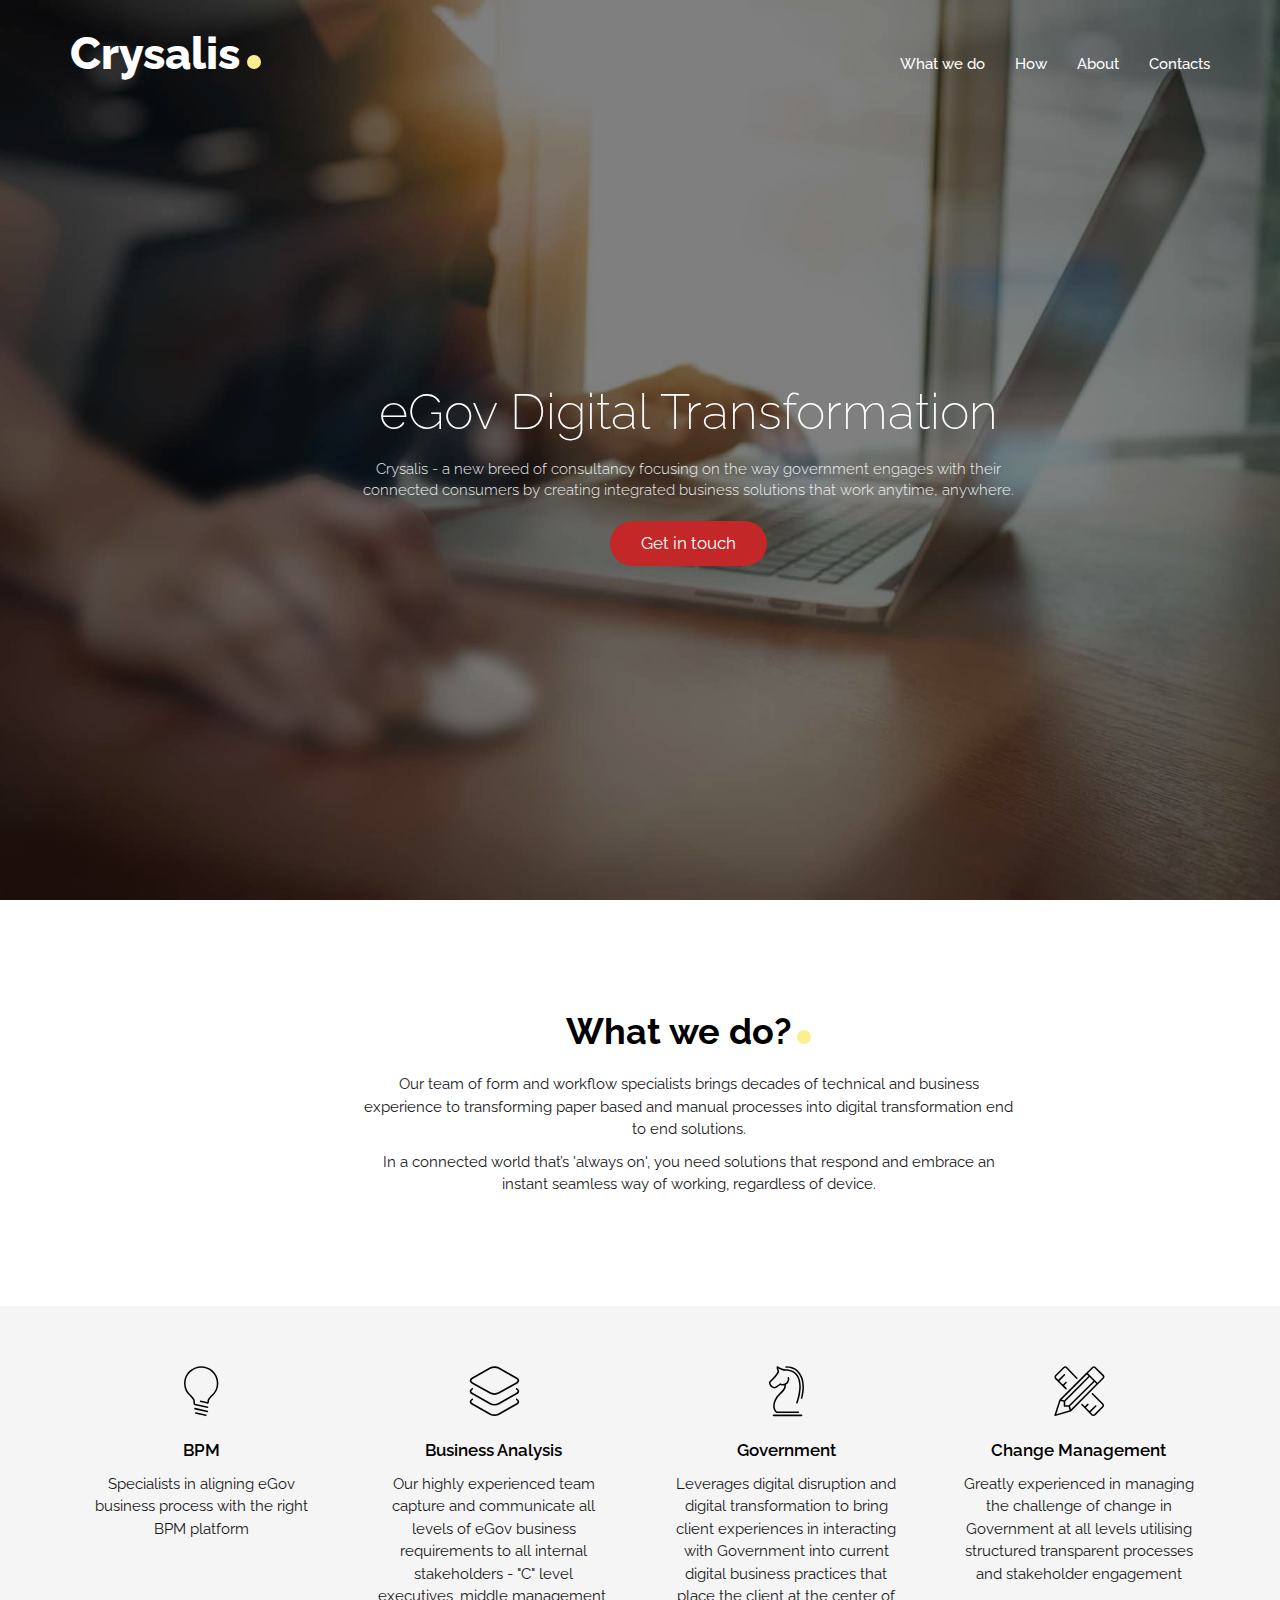
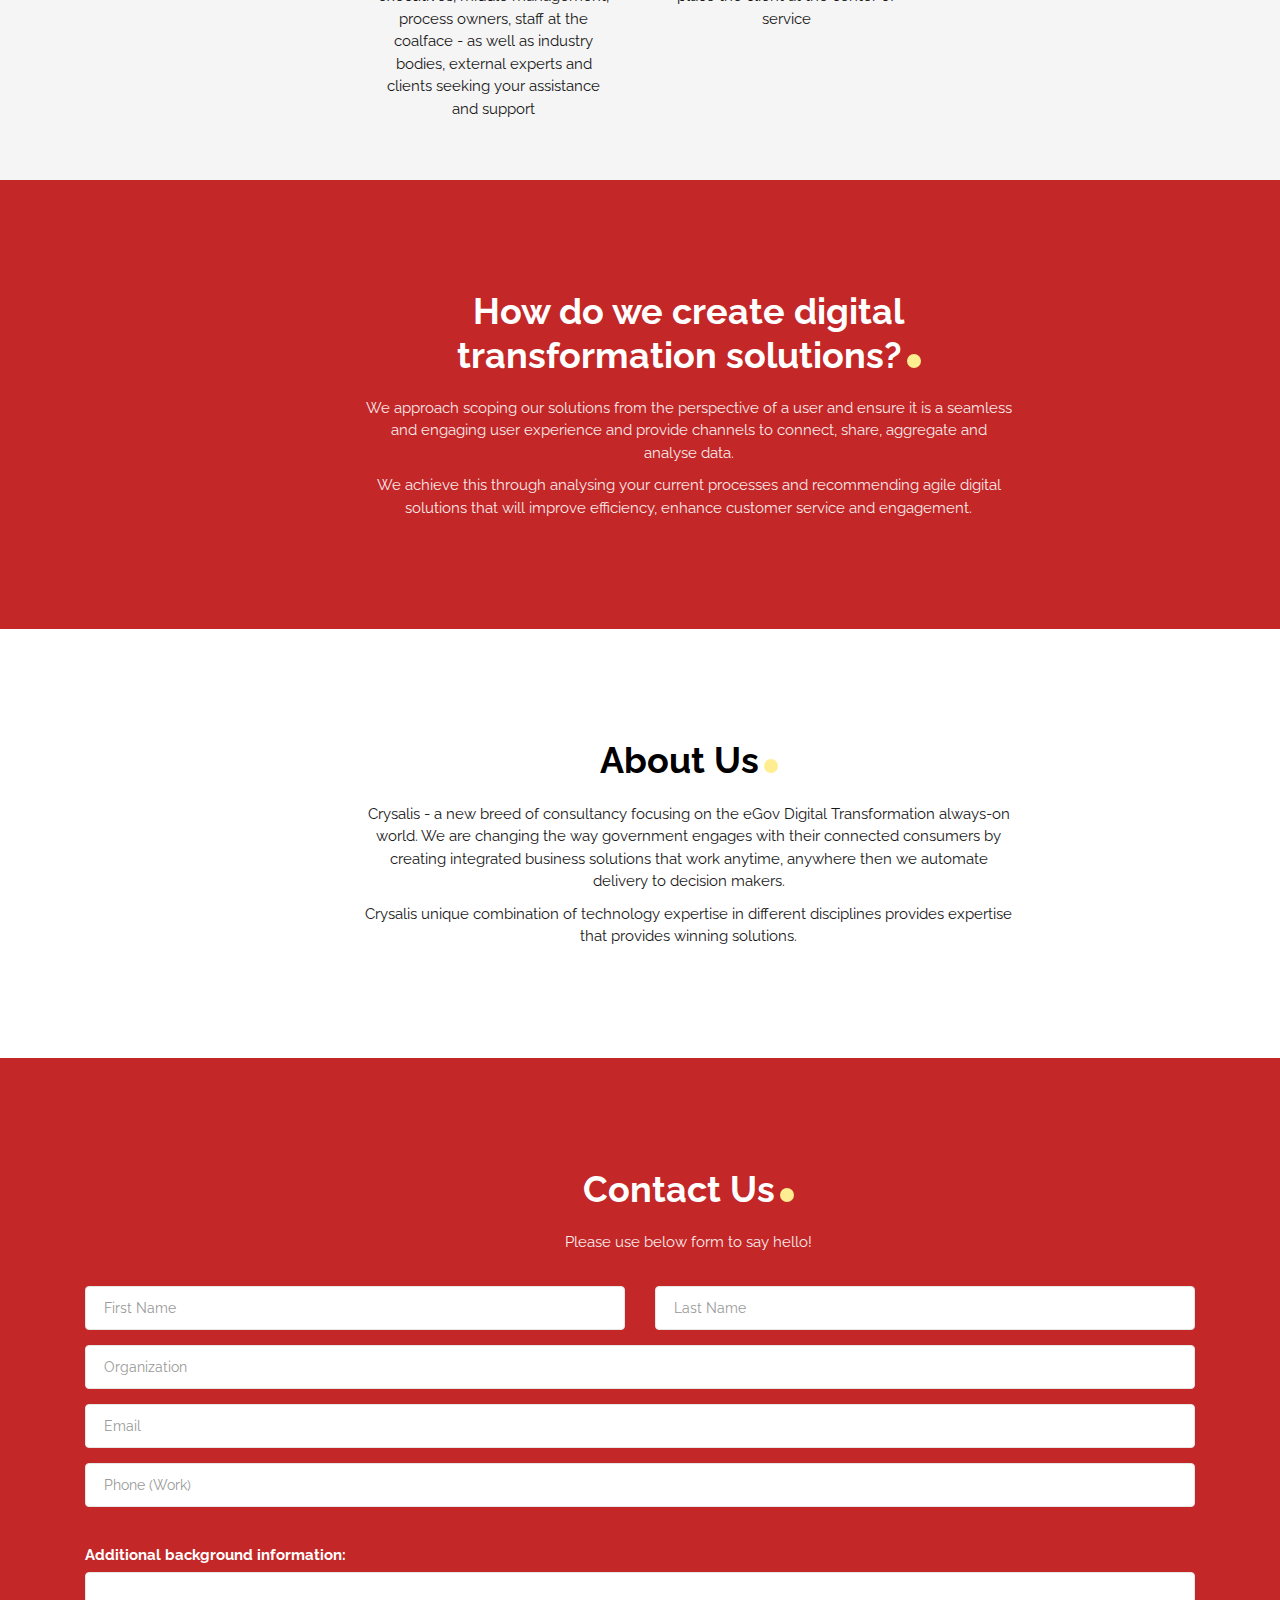
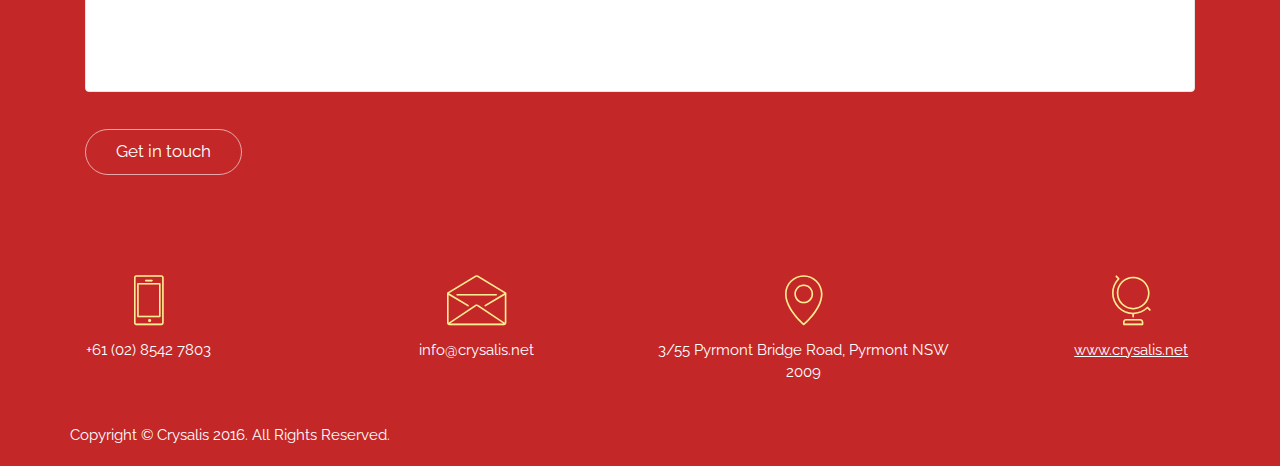
==== commit 1dbd678a: "changes" ====
--- a/index.html
+++ b/index.html
@@ -15,28 +15,6 @@
     <link href="css/main.css" rel="stylesheet">
   </head>
 <body>
-
-	<!-- Loader -->
-
-	<!--<div id="loader" class="loader">
-		<div class="cssload-bell">
-			<div class="cssload-circle">
-				<div class="cssload-inner"></div>
-			</div>
-			<div class="cssload-circle">
-				<div class="cssload-inner"></div>
-			</div>
-			<div class="cssload-circle">
-				<div class="cssload-inner"></div>
-			</div>
-			<div class="cssload-circle">
-				<div class="cssload-inner"></div>
-			</div>
-			<div class="cssload-circle">
-				<div class="cssload-inner"></div>
-			</div>
-		</div>
-	</div>-->
 
 	<!-- Header -->
 
@@ -72,41 +50,19 @@
 		            			How
 		            		</a>
 		            	</li>
-		       			<!--<li>
-		            		<a href="#experience" class="js-scroller">
-		            			Experience
-		            		</a>
-		            	</li>-->
+		       			
 		            	<li>
 		            		<a href="#about" class="js-scroller">
 		            			About
 		            		</a>
 		            	</li>
-                        <!--<li>
-		            		<a href="#how" class="js-scroller">
-		            			How
-		            		</a>
-		            	</li>-->
-                        <li>
+                      
+                       <!-- <li>
 		            		<a href="#services" class="js-scroller">
 		            			Services
 		            		</a>
-		            	</li>
-		            	<!--<li>
-		            		<a href="#features" class="js-scroller">
-		            			Features 
-		            		</a>
 		            	</li>-->
-		            	<!--<li>
-		            		<a href="#showcase" class="js-scroller">
-		            			Portfolio
-		            		</a>
-		            	</li>-->
-		            	<!--<li>
-		            		<a href="#prices" class="js-scroller">
-		            			Prices
-		            		</a>
-		            	</li>-->
+		            	
 		            	<li>
 		            		<a href="#contacts" class="js-scroller">
 		            			Contacts
@@ -122,7 +78,9 @@
 					<div class="col-md-7 col-md-offset-3">
 						<h1>eGov Digital Transformation</h1>
 						<p class="lead text-muted">Crysalis - a new breed of consultancy focusing on the way government engages with their connected consumers by creating integrated business solutions that work anytime, anywhere.</p>
-						<p class="lead"><a href="#request" data-toggle="modal" class="btn">Get in touch</a></p>
+						<!--<p class="lead"><a href="#request" data-toggle="modal" class="btn">Get in touch</a></p>-->
+                        <p class="lead"><a href="#contacts" class="btn js-scroller">Get in touch</a></p>
+                        
 					</div>
 				</div>
 			</div>
@@ -166,21 +124,21 @@
 						<div class="media-body">
 							<span class="icon icon-layers"></span>
 							<h3>Business Analysis</h3>
-							<p class="text-muted">Team highly experienced in capturing eGov high level busiess requirements.</p>
+							<p class="text-muted">Our highly experienced team capture and communicate all levels of eGov business requirements to all internal stakeholders - "C" level executives, middle management, process owners, staff at the coalface - as well as industry bodies, external experts and clients seeking your assistance and support</p>
 						</div>
 					</div>
 					<div class="col-box col-baseline text-center col-sm-6 col-lg-3">
 						<div class="media-body">
 							<span class="icon icon-strategy"></span>
-							<h3>e</h3>
-							<p class="text-muted">Lorem ipsum dolor sit amet, consectetur adipisicing</p>
+							<h3>Government</h3>
+							<p class="text-muted">Leverages digital disruption and digital transformation to bring client experiences in interacting with Government into current digital business practices that place the client at the center of service</p>
 						</div>
 					</div>
 					<div class="col-box col-baseline text-center col-sm-6 col-lg-3">
 						<div class="media-body">
 							<span class="icon icon-tools"></span>
 							<h3>Change Management</h3>
-							<p class="text-muted">Great experience in managing change within government through structured process.</p>
+							<p class="text-muted">Greatly experienced in managing the challenge of change in Government at all levels utilising structured transparent processes and stakeholder engagement</p>
 						</div>
 					</div>
 				</div>
@@ -216,13 +174,14 @@
                 <div class="row">
 	  				<header class="text-center col-md-7 col-md-offset-3">
 	  					<h2 class="section-title">About Us</h2>
-	  					<p class="text-muted">Crysalis - a new breed of consultancy focusing on the eGov Digital Transformation always-on world. We are changing the way government engages with their connected consumers by creating integrated business solutions that work anytime, anywhere then we automate delivery to decision makers. Crysalis unique combination of technology expertise in different disciplines provides expertise that provides winning solutions. </p>
-	  				</header>
-				</div>
-            </div>
-		</section>
-
-        <section id="services" class="services bgc-primary text-white section">
+	  					<p class="text-muted">Crysalis - a new breed of consultancy focusing on the eGov Digital Transformation always-on world. We are changing the way government engages with their connected consumers by creating integrated business solutions that work anytime, anywhere then we automate delivery to decision makers. </p>
+                        <p class="text-muted">Crysalis unique combination of technology expertise in different disciplines provides expertise that provides winning solutions. </p>
+	  				</header>
+				</div>
+            </div>
+		</section>
+
+      <!--  <section id="services" class="services bgc-primary text-white section">
 	  		<div class="container rel-1">
 				<div class="section-content">
 					<div class="row-baseline">
@@ -249,25 +208,59 @@
 				    </div>
 				</div>
 	  		</div>
-		</section>
+		</section>-->
 
 		
 
 		<!-- Contacts -->
 
-		<section id="contacts" class="contacts section">
+		<section id="contacts" class="contacts bgc-primary text-white section">
 	  		<div class="container">
   				<div class="row">
 	  				<header class="text-center col-md-7 col-md-offset-3">
-	  					<h2 class="section-title">Contacts</h2>
-	  					<p class="text-muted">Please contact us on the below form.</p>
+	  					<h2 class="section-title">Contact Us</h2>
+	  					<p class="text-muted">Please use below form to say hello!</p><p>&nbsp;</p>
 	  				</header>
   				</div>
+                <div class=" ">
+                    <form class="form-request" name="insightly_web_to_contact" action="https://bttg48ud.insight.ly/WebToContact/Create" method="post">
+                        <input type="hidden" name="formId" value="xKxzHABjgfot6vcf3fkFUA==" />
+                        <!--<div class="row-fields row">-->
+                            <div class="form-group col-sm-6">
+                                <input id="insightly_firstName" class="form-control" name="FirstName" type="text" required placeholder="First Name" />
+                            </div>
+                            <div class="form-group col-sm-6">
+                                <input id="insightly_lastName" class="form-control" name="LastName" type="text"  required placeholder="Last Name" />
+                            </div>
+                            <div class="form-group col-sm-12">
+                                <input id="insightly_organization" class="form-control" name="Organization" type="text" required placeholder="Organization" />
+                            </div>
+                            <div class="form-group col-sm-12">
+                                <input type="hidden" name="emails[0].Label" value="Work" />
+                                <input id="emails[0]_Value" class="form-control" name="emails[0].Value" type="text" required placeholder="Email"  />
+                            </div>
+                            <div class="form-group col-sm-12">
+                                <input type="hidden" name="phones[0].Label" value="Work" />
+                                <input id="phones[0]_Value" class="form-control" name="phones[0].Value" type="text"  required placeholder="Phone (Work)"  /><br />
+                            </div>
+                            <div class="form-group col-sm-12">
+                                <label for="insightly_background">Additional background information: </label>
+                                <br>
+                                <textarea id="insightly_background" class="form-control" rows="3" name="background"></textarea><br />
+                            </div>
+                            <div class="col-sm-12">
+                                <button type="submit" class="btn btn-b-white">Get in touch</button>
+                            </div>
+                            <!--</div>-->
+                        </form>
+                    </div>
+                </div>
+
   				<div class="section-content text-center">
 					<div class="row-baseline row">
 						<div class="col-baseline conctact-col col-sm-6 col-md-3">
 							<span class="icon text-yellow icon-phone"></span>
-							<p>+1 (222) 333 - 444</p>
+							<p>+61 (02) 8542 7803</p>
 						</div>
 						<div class="col-baseline conctact-col col-sm-6 col-md-3">
 							<span class="icon text-yellow icon-envelope"></span>
@@ -279,8 +272,10 @@
 							<p>3/55 Pyrmont Bridge Road, Pyrmont NSW 2009</p>
 						</div>
 						<div class="col-baseline conctact-col col-sm-6 col-md-3">
+                            <a href="http://www.crysalis.net">
 							<span class="icon text-yellow icon-globe"></span>
 							<p>www.crysalis.net</p>
+                            </a>
 						</div>
 					</div>
 				</div>
@@ -296,13 +291,13 @@
 					<div class="copyright col-sm-12 col-md-6">
 						Copyright © Crysalis 2016. All Rights Reserved.
 					</div>
-					<div class="social col-sm-12 col-md-6">
+					<!--<div class="social col-sm-12 col-md-6">
 						<a href="#" class="icon icon-twitter"></a>
 						<a href="#" class="icon icon-facebook"></a>
 						<a href="#" class="icon icon-googleplus"></a>
 						<a href="#" class="icon icon-dribbble"></a>
 						<a href="#" class="icon icon-linkedin"></a>
-					</div>
+					</div>-->
 				</div>
 			</div>
 		</footer>
--- a/css/main.css
+++ b/css/main.css
@@ -277,7 +277,7 @@
 }
 
 .form-control:focus {
-  border-color: #7B5A91;
+  border-color: #C32727;
   outline: 0;
   -webkit-box-shadow: inset 0 1px 1px rgba(0,0,0,.075), 0 0 8px rgba(123, 90, 145, .6);
           box-shadow: inset 0 1px 1px rgba(0,0,0,.075), 0 0 8px rgba(123, 90, 145, .6);
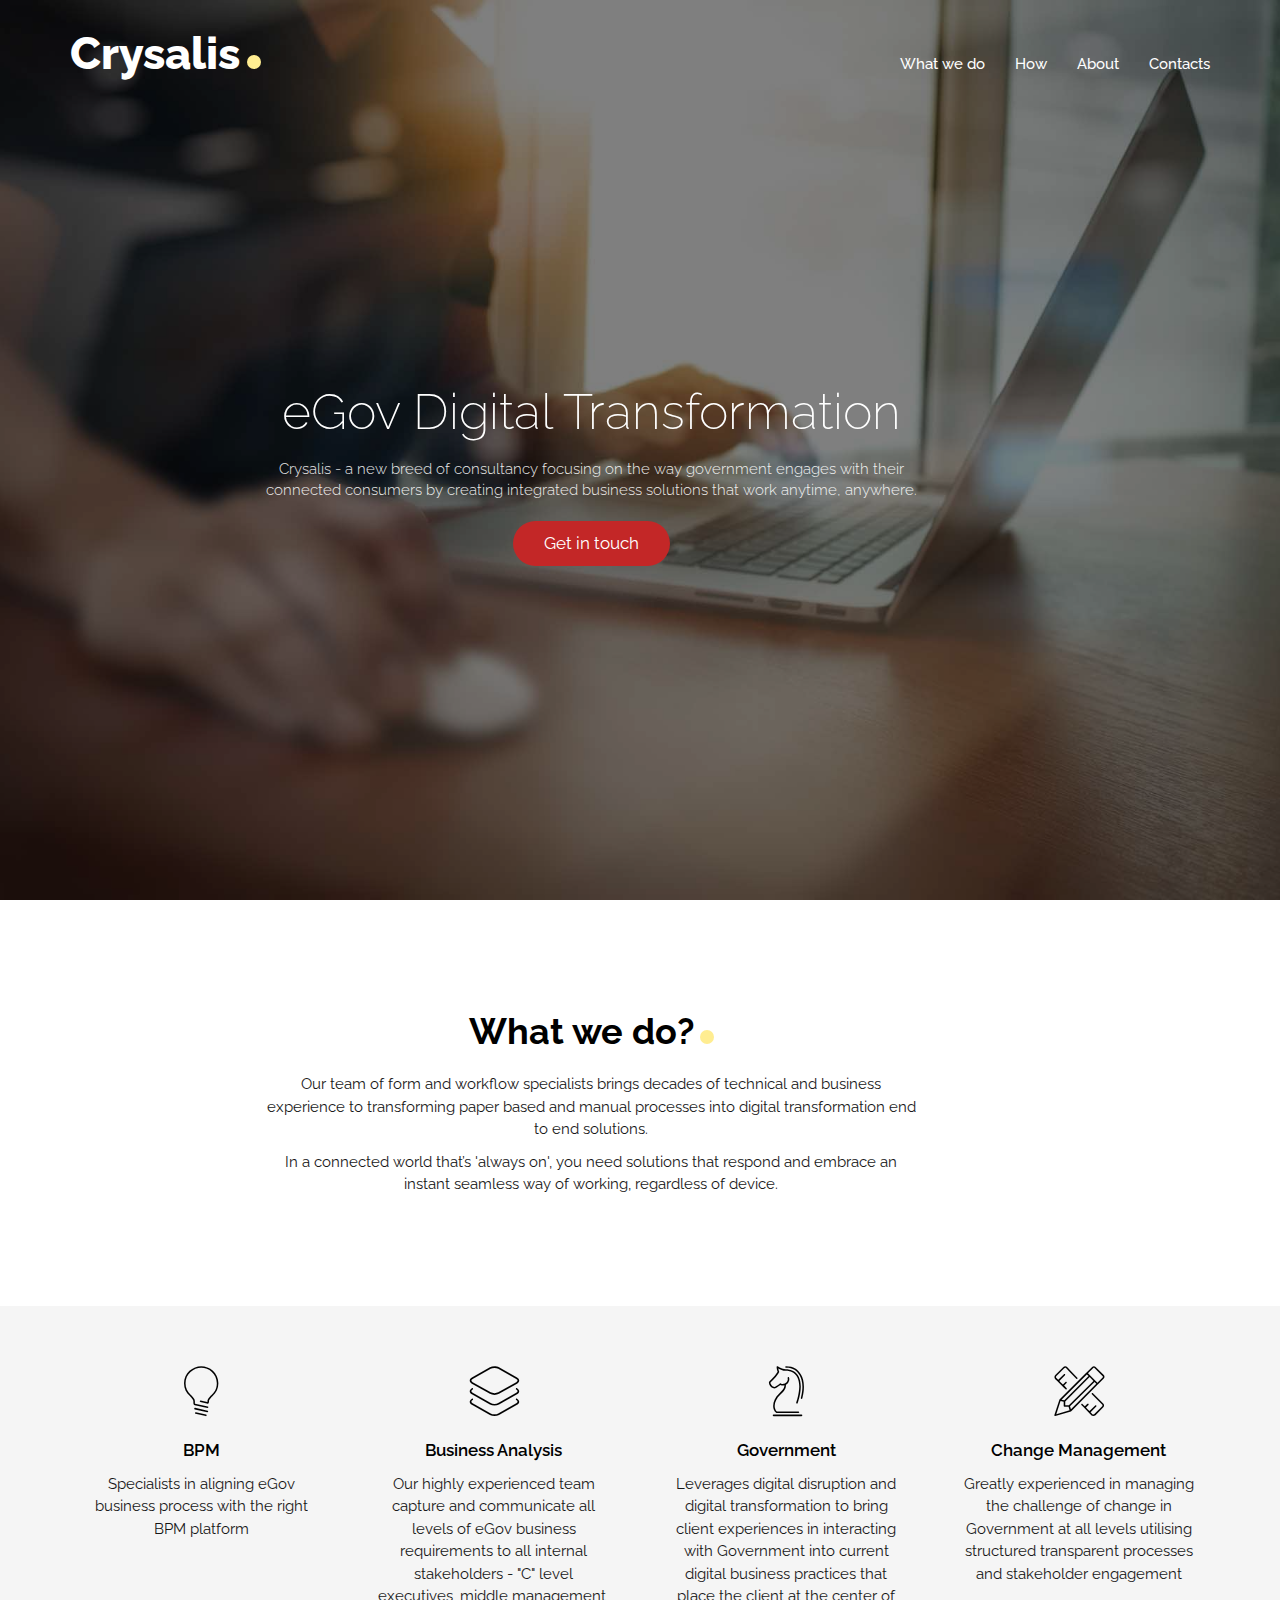
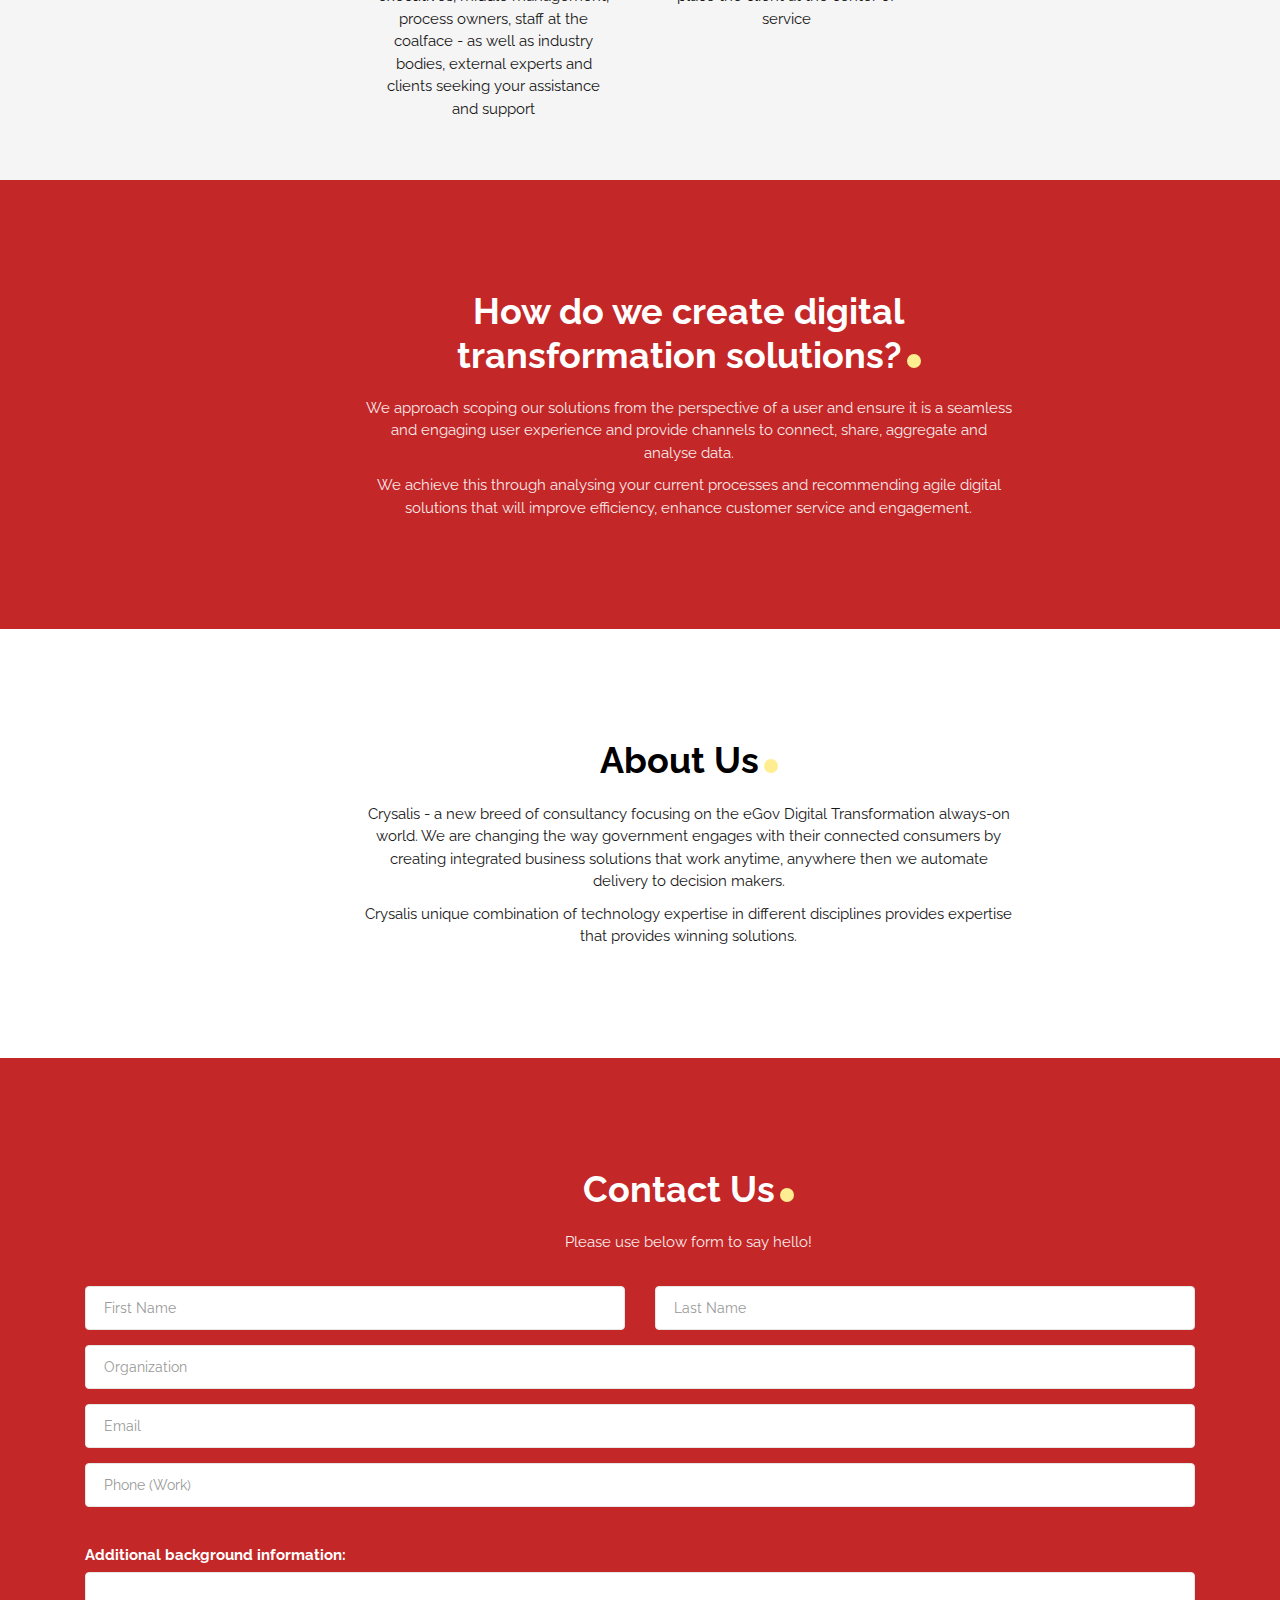
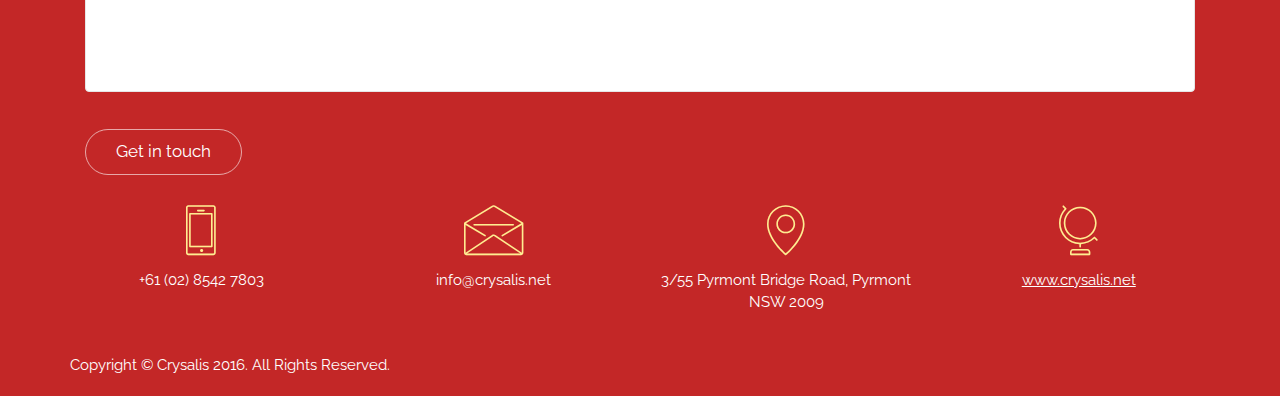
==== commit 59d5f7fe: "width issue sorted" ====
--- a/index.html
+++ b/index.html
@@ -75,7 +75,7 @@
 	    <div class="masthead rel-1">
 			<div class="container">
 				<div class="row">
-					<div class="col-md-7 col-md-offset-3">
+					<div class="col-md-7 col-md-offset-2">
 						<h1>eGov Digital Transformation</h1>
 						<p class="lead text-muted">Crysalis - a new breed of consultancy focusing on the way government engages with their connected consumers by creating integrated business solutions that work anytime, anywhere.</p>
 						<!--<p class="lead"><a href="#request" data-toggle="modal" class="btn">Get in touch</a></p>-->
@@ -100,7 +100,7 @@
     	<section id="what" class="services section">
 	  		<div class="container rel-1">
 	  			<div class="row">
-	  				<header class="text-center col-md-7 col-md-offset-3">
+	  				<header class="text-center col-md-7 col-md-offset-2">
 	  					<h2 class="section-title">What we do?</h2>
 	  					<p class="text-muted">Our team of form and workflow specialists brings decades of technical and business experience to transforming paper based and manual processes into digital transformation end to end solutions.</p>
                         <p class="text-muted">In a connected world that’s 'always on', you need solutions that respond and embrace an instant seamless way of working, regardless of device. </p>
@@ -253,7 +253,7 @@
                             </div>
                             <!--</div>-->
                         </form>
-                    </div>
+                    <!--</div>-->
                 </div>
 
   				<div class="section-content text-center">
@@ -305,63 +305,7 @@
 
 	<!-- Modals -->
 
-	<div id="request" class="modal fade" role="dialog">
-      <div class="modal-dialog">
-          <div class="modal-content bgc-light-gray">
-            <div class="modal-header">
-              <span class="close" data-dismiss="modal" aria-label="Close"><span aria-hidden="true">&times;</span></span>
-              <h2 class="modal-title">Get in touch</h2>
-            </div>
-            <div class="modal-body">
-                <form class="form-request js-ajax-form">
-                  <div class="row-fields row">
-                    <div class="form-group col-sm-6">
-                        <input type="text" class="form-control" name="name" required placeholder="Name">
-                    </div>
-                     <div class="form-group col-sm-6">
-                        <input type="email" class="form-control" name="email" required placeholder="Email">
-                      </div>
-                    <div class="form-group col-sm-12">
-                        <textarea class="form-control" rows="3" name="message" placeholder="Message"></textarea>
-                    </div>
-                    <div class="col-sm-12">
-                        <button type="submit" class="btn">Get in touch</button>
-                    </div>
-                  </div>
-                </form>
-            </div>
-          </div>
-      </div>
-    </div>
-
-    <!-- Modal success -->
-
-	<div id="success" class="modal modal-message fade" role="dialog">
-	  <div class="modal-dialog">
-	    <div class="modal-content">
-	      <div class="modal-header">
-	        <span class="close" data-dismiss="modal" aria-label="Close"><span aria-hidden="true">&times;</span></span>
-	        <h2 class="modal-title">Thank you</h2>
-	        Your message is successfully sent...
-	      </div>
-	    </div>
-	  </div>
-	</div>
-
-	<!-- Modal error -->
-
-	<div id="error" class="modal modal-message fade" role="dialog">
-	  <div class="modal-dialog">
-	      <div class="modal-content">
-	        <div class="modal-header">
-	          <span class="close" data-dismiss="modal" aria-label="Close"><span aria-hidden="true">&times;</span></span>
-	          <h2 class="modal-title">Sorry</h2>
-	          Something went wrong
-	        </div>
-	      </div>
-	  </div>
-	</div>
-
+	
 	<!-- Scripts -->
 
 	<script src="js/jquery.min.js"></script>
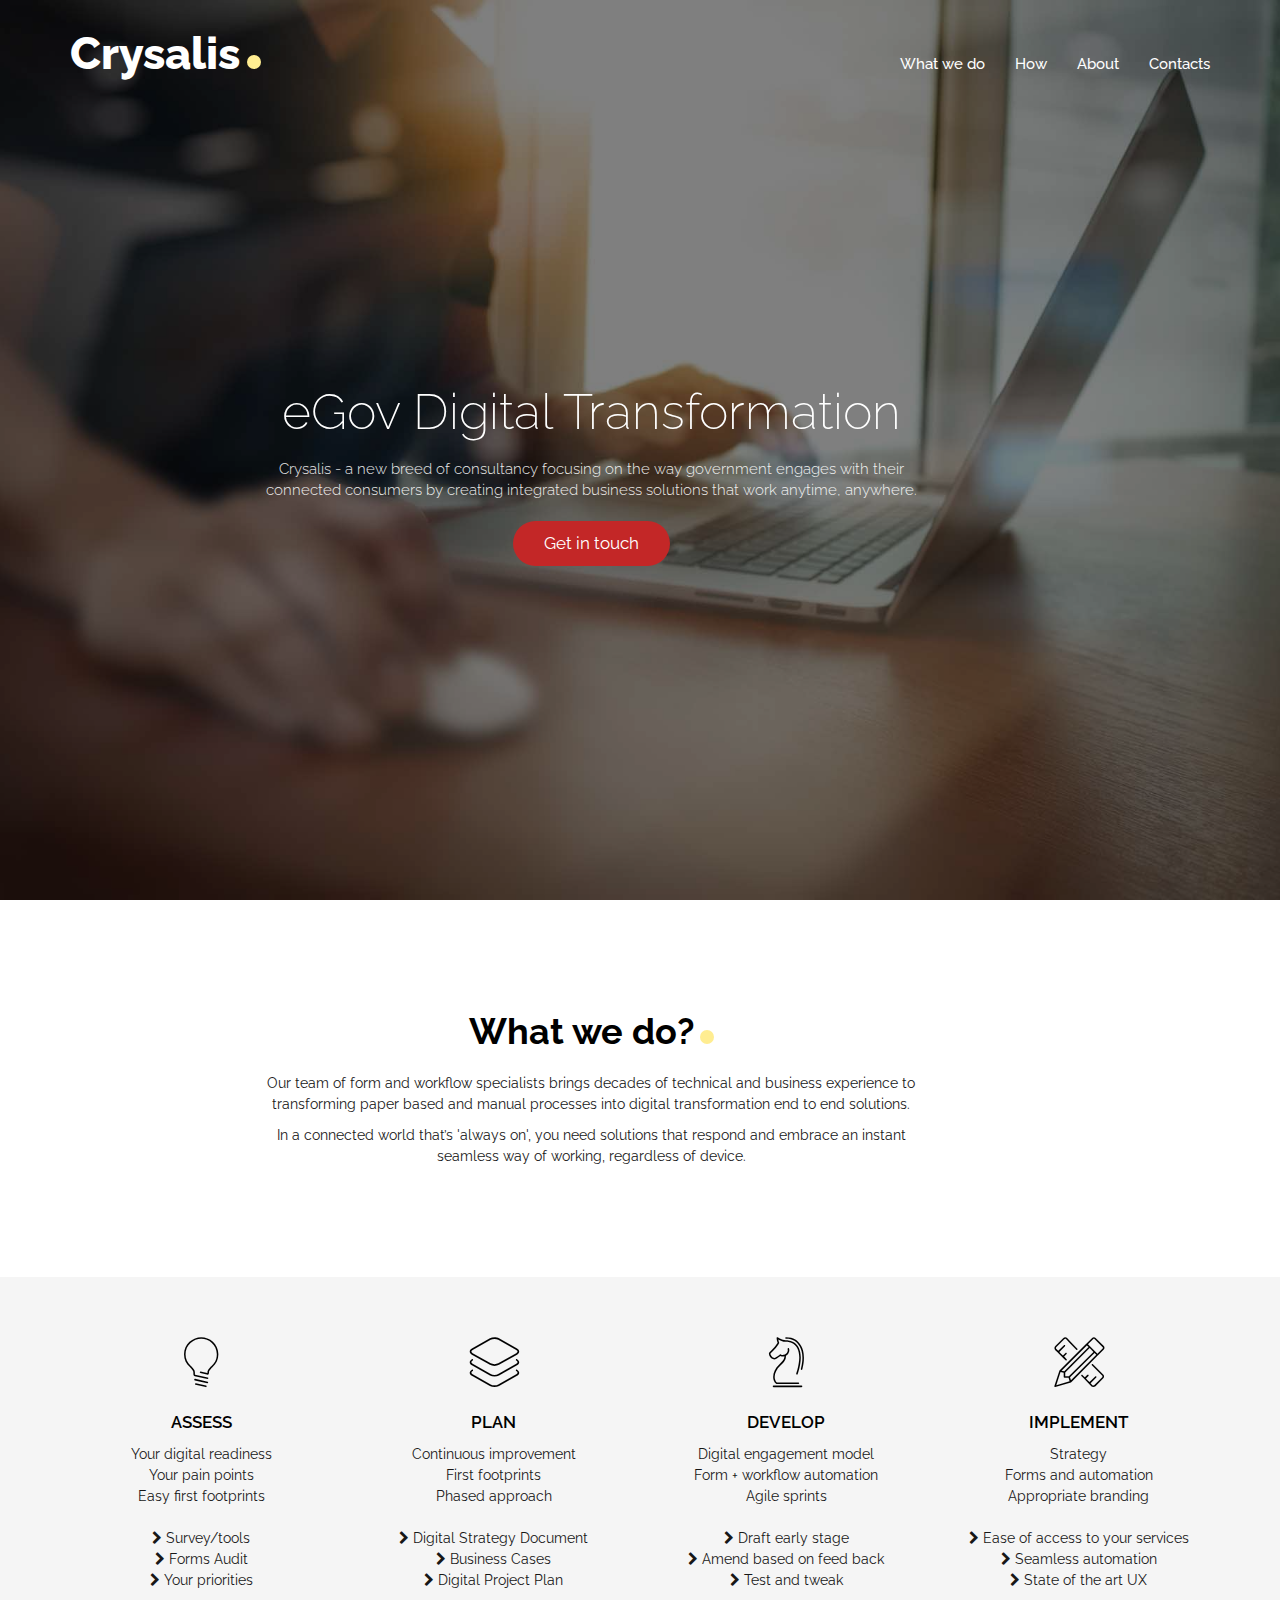
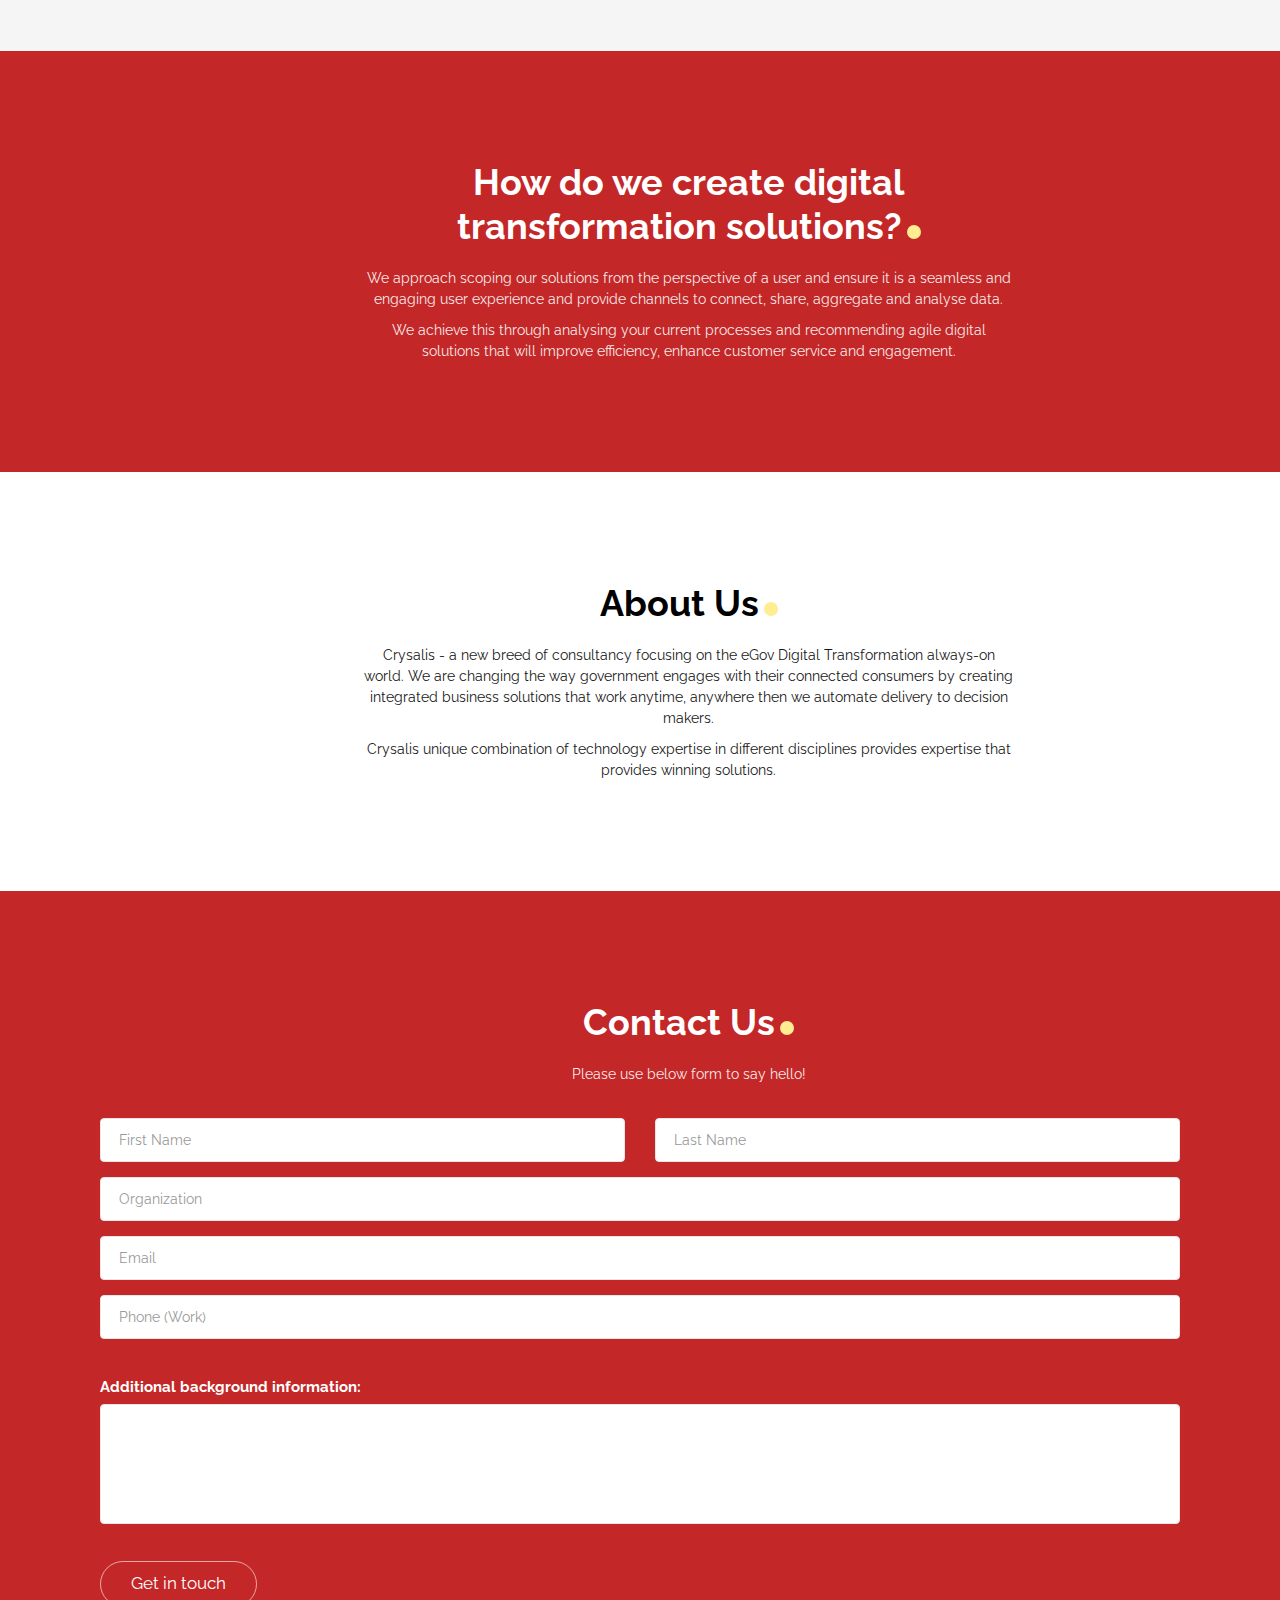
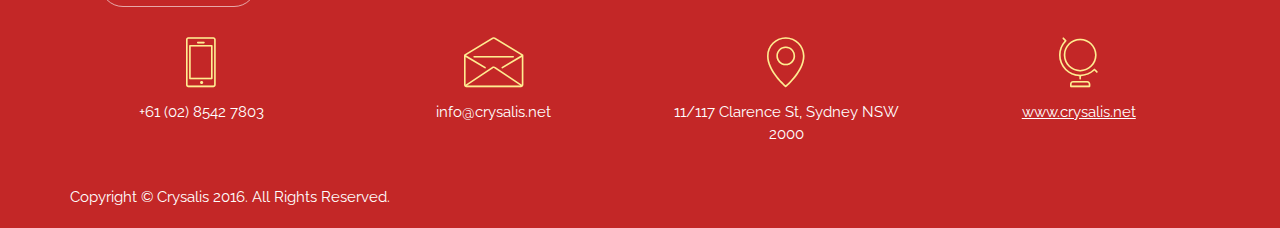
==== commit 9bfb7da8: "text changes" ====
--- a/index.html
+++ b/index.html
@@ -116,29 +116,64 @@
 					<div class="col-box col-baseline text-center col-sm-6 col-lg-3">
 						<div class="media-body">
 							<span class="icon icon-lightbulb"></span>
-							<h3>BPM</h3>
-							<p class="text-muted">Specialists in aligning eGov business process with the right BPM platform</p>
+							<h3>ASSESS</h3>
+							<p class="text-muted">
+                                Your digital readiness<br />
+                                Your pain points<br />
+                                Easy first footprints<br /><br />
+
+                                <i class="fa fa-chevron-right"></i> Survey/tools<br />
+                                <i class="fa fa-chevron-right"></i> Forms Audit<br />
+                                <i class="fa fa-chevron-right"></i> Your priorities
+                                <!--Specialists in aligning eGov business process with the right BPM platform-->
+
+							</p>
 						</div>
 					</div>
 					<div class="col-box col-baseline text-center col-sm-6 col-lg-3">
 						<div class="media-body">
 							<span class="icon icon-layers"></span>
-							<h3>Business Analysis</h3>
-							<p class="text-muted">Our highly experienced team capture and communicate all levels of eGov business requirements to all internal stakeholders - "C" level executives, middle management, process owners, staff at the coalface - as well as industry bodies, external experts and clients seeking your assistance and support</p>
+							<h3>PLAN</h3>
+							<p class="text-muted">
+                                Continuous improvement<br />
+                                First footprints<br />
+                                Phased approach<br /><br />
+                                <!--Our highly experienced team capture and communicate all levels of eGov business requirements to all internal stakeholders - "C" level executives, middle management, process owners, staff at the coalface - as well as industry bodies, external experts and clients seeking your assistance and support-->
+                                <i class="fa fa-chevron-right"></i> Digital Strategy Document<br />
+                                <i class="fa fa-chevron-right"></i> Business Cases<br />
+                                <i class="fa fa-chevron-right"></i> Digital Project Plan
+							</p>
 						</div>
 					</div>
 					<div class="col-box col-baseline text-center col-sm-6 col-lg-3">
 						<div class="media-body">
 							<span class="icon icon-strategy"></span>
-							<h3>Government</h3>
-							<p class="text-muted">Leverages digital disruption and digital transformation to bring client experiences in interacting with Government into current digital business practices that place the client at the center of service</p>
+							<h3>DEVELOP</h3>
+							<p class="text-muted">
+                                Digital engagement model<br />
+                                Form + workflow automation<br />
+                                Agile sprints<br /><br />
+                                <!--Leverages digital disruption and digital transformation to bring client experiences in interacting with Government into current digital business practices that place the client at the center of service-->
+                                <i class="fa fa-chevron-right"></i> Draft early stage<br />
+                                <i class="fa fa-chevron-right"></i> Amend based on feed back<br />
+                                <i class="fa fa-chevron-right"></i> Test and tweak
+							</p>
 						</div>
 					</div>
 					<div class="col-box col-baseline text-center col-sm-6 col-lg-3">
 						<div class="media-body">
 							<span class="icon icon-tools"></span>
-							<h3>Change Management</h3>
-							<p class="text-muted">Greatly experienced in managing the challenge of change in Government at all levels utilising structured transparent processes and stakeholder engagement</p>
+							<h3>IMPLEMENT</h3>
+							<p class="text-muted">
+                                Strategy<br /> 
+                                Forms and automation<br />
+                                Appropriate branding<br /><br />
+
+                                <i class="fa fa-chevron-right"></i> Ease of access to your services<br />
+                                <i class="fa fa-chevron-right"></i> Seamless automation<br />
+                                <i class="fa fa-chevron-right"></i> State of the art UX<br />
+
+							</p>
 						</div>
 					</div>
 				</div>
@@ -222,7 +257,7 @@
 	  					<p class="text-muted">Please use below form to say hello!</p><p>&nbsp;</p>
 	  				</header>
   				</div>
-                <div class=" ">
+                <div class="col-md-12">
                     <form class="form-request" name="insightly_web_to_contact" action="https://bttg48ud.insight.ly/WebToContact/Create" method="post">
                         <input type="hidden" name="formId" value="xKxzHABjgfot6vcf3fkFUA==" />
                         <!--<div class="row-fields row">-->
@@ -269,7 +304,7 @@
 						<div class="visible-sm clearfix"></div>
 						<div class="col-baseline conctact-col col-sm-6 col-md-3">
 							<span class="icon text-yellow icon-map-pin"></span>
-							<p>3/55 Pyrmont Bridge Road, Pyrmont NSW 2009</p>
+							<p>11/117 Clarence St, Sydney NSW 2000</p>
 						</div>
 						<div class="col-baseline conctact-col col-sm-6 col-md-3">
                             <a href="http://www.crysalis.net">
--- a/css/main.css
+++ b/css/main.css
@@ -564,6 +564,7 @@
 .text-muted{
   opacity: 0.9;
   color:inherit;
+  font-size:14px;
 }
 
 .text-primary{
